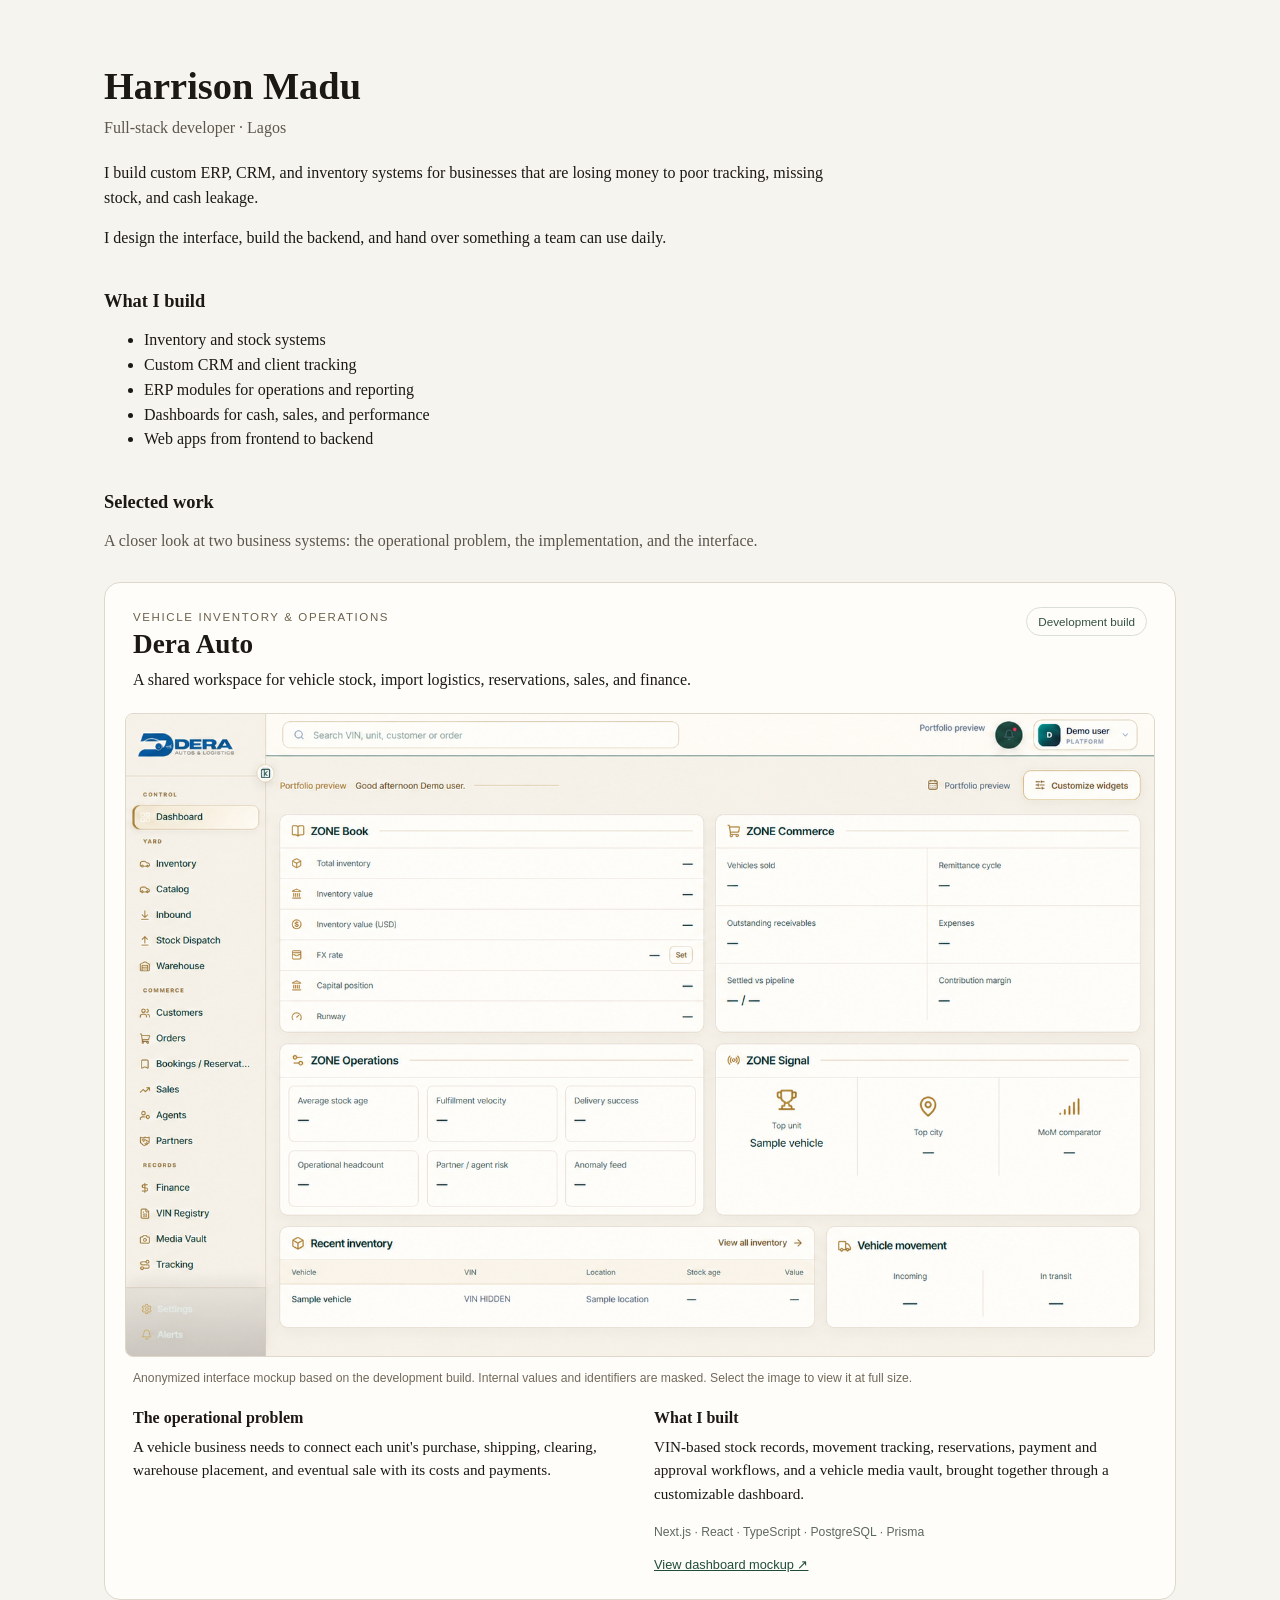
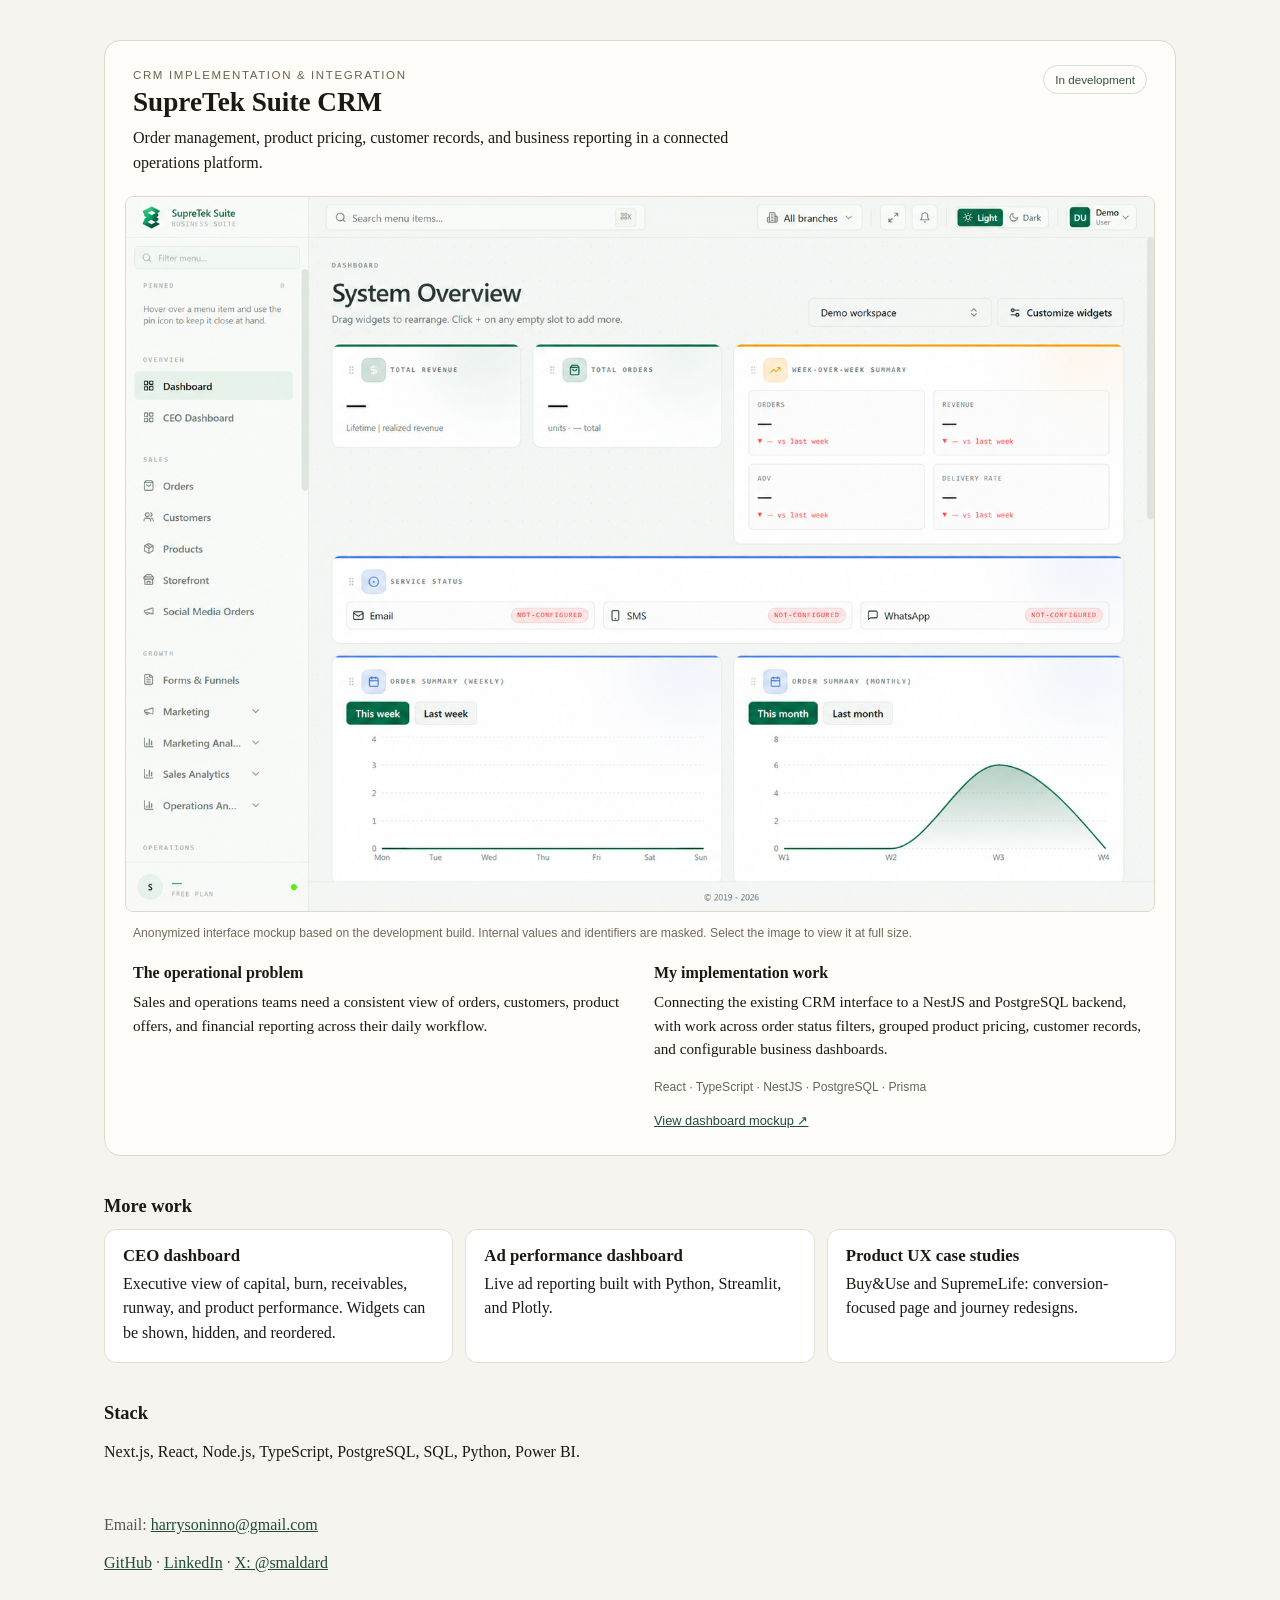
==== docs/index.html @ 5ad37815 "Update portfolio contact details" ====
<!DOCTYPE html>
<html lang="en">
<head>
  <meta charset="utf-8" />
  <meta name="viewport" content="width=device-width, initial-scale=1" />
  <title>Harrison Madu — Systems for stock, sales, and cash</title>
  <style>
    * { box-sizing: border-box; }
    body { margin: 0; font-family: Georgia, serif; background: #f6f4ef; color: #1c1915; }
    main { max-width: 1120px; margin: 0 auto; padding: 64px 24px 80px; }
    p, li { line-height: 1.55; }
    h1 { font-size: 2.4rem; margin: 0 0 8px; }
    h2 { font-size: 1.15rem; margin: 40px 0 12px; }
    .role { margin: 0 0 20px; color: #5c564c; }
    a { color: #1f4d3a; }
    .card { background: #fff; border: 1px solid #e4dfd4; border-radius: 12px; padding: 16px 18px; margin: 12px 0; }
    .card h3 { margin: 0 0 6px; font-size: 1.05rem; }
    .card p { margin: 0; }
    .intro { max-width: 760px; }
    .section-intro { max-width: 680px; color: #5c564c; }
    .project { margin: 28px 0 40px; overflow: hidden; border: 1px solid #ded8cb; border-radius: 16px; background: #fffdf9; }
    .project-header { display: flex; align-items: flex-start; justify-content: space-between; gap: 16px; padding: 24px 28px 20px; }
    .project h3 { margin: 4px 0 8px; font-size: 1.7rem; }
    .project-header p { margin: 0; max-width: 620px; }
    .eyebrow, .status, .tags, figcaption, .image-link { font-family: Arial, sans-serif; }
    .eyebrow { font-size: .72rem; letter-spacing: .14em; text-transform: uppercase; color: #6c624d; }
    .status { flex-shrink: 0; border: 1px solid #d8dfd6; border-radius: 999px; padding: 7px 11px; color: #335141; font-size: .73rem; white-space: nowrap; }
    figure { margin: 0; padding: 0 20px; }
    .screen { display: block; border: 1px solid #ded8cb; border-radius: 8px; overflow: hidden; background: #f6f4ef; }
    .screen img { display: block; width: 100%; height: auto; }
    .screen:focus-visible, a:focus-visible { outline: 3px solid #1f4d3a; outline-offset: 4px; }
    figcaption { padding: 12px 8px 0; color: #72695b; font-size: .76rem; line-height: 1.5; }
    .project-details { display: grid; grid-template-columns: 1fr 1fr; gap: 28px; padding: 22px 28px 26px; }
    .project-details h4 { margin: 0 0 8px; font-size: 1rem; }
    .project-details p { margin: 0; font-size: .95rem; }
    .tags { margin-top: 16px !important; color: #5d695e; font-size: .76rem !important; line-height: 1.8; }
    .image-link { display: inline-block; margin-top: 14px; font-size: .8rem; }
    .more-work { display: grid; grid-template-columns: repeat(3, 1fr); gap: 12px; }
    .more-work .card { margin: 0; }
    @media (max-width: 680px) {
      main { padding: 36px 18px 56px; }
      h1 { font-size: 2.1rem; }
      .project-header { flex-direction: column; padding: 20px; }
      .project h3 { font-size: 1.45rem; }
      figure { padding: 0 12px; }
      .project-details { grid-template-columns: 1fr; gap: 20px; padding: 20px; }
      .more-work { grid-template-columns: 1fr; }
    }
    footer { margin-top: 48px; color: #5c564c; }
  </style>
</head>
<body>
  <main>
    <div class="intro">
    <h1>Harrison Madu</h1>
    <p class="role">Full-stack developer · Lagos</p>
    <p>I build custom ERP, CRM, and inventory systems for businesses that are losing money to poor tracking, missing stock, and cash leakage.</p>
    <p>I design the interface, build the backend, and hand over something a team can use daily.</p>
    <h2>What I build</h2>
    <ul>
      <li>Inventory and stock systems</li>
      <li>Custom CRM and client tracking</li>
      <li>ERP modules for operations and reporting</li>
      <li>Dashboards for cash, sales, and performance</li>
      <li>Web apps from frontend to backend</li>
    </ul>
    </div>
    <h2>Selected work</h2>
    <p class="section-intro">A closer look at two business systems: the operational problem, the implementation, and the interface.</p>
    <article class="project" id="dera-auto">
      <div class="project-header">
        <div>
          <span class="eyebrow">Vehicle inventory &amp; operations</span>
          <h3>Dera Auto</h3>
          <p>A shared workspace for vehicle stock, import logistics, reservations, sales, and finance.</p>
        </div>
        <span class="status">Development build</span>
      </div>
      <figure>
        <a class="screen" href="assets/projects/dera-auto-dashboard.png" aria-label="Open the Dera Auto dashboard mockup at full size">
          <img src="assets/projects/dera-auto-dashboard.png" width="1587" height="991" alt="Dera Auto dashboard with inventory, commerce, operations, vehicle movement, and recent stock panels; sensitive values are masked." loading="lazy" decoding="async" />
        </a>
        <figcaption>Anonymized interface mockup based on the development build. Internal values and identifiers are masked. Select the image to view it at full size.</figcaption>
      </figure>
      <div class="project-details">
        <div>
          <h4>The operational problem</h4>
          <p>A vehicle business needs to connect each unit's purchase, shipping, clearing, warehouse placement, and eventual sale with its costs and payments.</p>
        </div>
        <div>
          <h4>What I built</h4>
          <p>VIN-based stock records, movement tracking, reservations, payment and approval workflows, and a vehicle media vault, brought together through a customizable dashboard.</p>
          <p class="tags">Next.js · React · TypeScript · PostgreSQL · Prisma</p>
          <a class="image-link" href="assets/projects/dera-auto-dashboard.png">View dashboard mockup ↗</a>
        </div>
      </div>
    </article>
    <article class="project" id="supretek-suite">
      <div class="project-header">
        <div>
          <span class="eyebrow">CRM implementation &amp; integration</span>
          <h3>SupreTek Suite CRM</h3>
          <p>Order management, product pricing, customer records, and business reporting in a connected operations platform.</p>
        </div>
        <span class="status">In development</span>
      </div>
      <figure>
        <a class="screen" href="assets/projects/supretek-suite-dashboard.png" aria-label="Open the SupreTek Suite CRM dashboard mockup at full size">
          <img src="assets/projects/supretek-suite-dashboard.png" width="1505" height="1045" alt="SupreTek Suite CRM system overview with revenue and order widgets, weekly summaries, service status, and reporting charts; sensitive values are masked." loading="lazy" decoding="async" />
        </a>
        <figcaption>Anonymized interface mockup based on the development build. Internal values and identifiers are masked. Select the image to view it at full size.</figcaption>
      </figure>
      <div class="project-details">
        <div>
          <h4>The operational problem</h4>
          <p>Sales and operations teams need a consistent view of orders, customers, product offers, and financial reporting across their daily workflow.</p>
        </div>
        <div>
          <h4>My implementation work</h4>
          <p>Connecting the existing CRM interface to a NestJS and PostgreSQL backend, with work across order status filters, grouped product pricing, customer records, and configurable business dashboards.</p>
          <p class="tags">React · TypeScript · NestJS · PostgreSQL · Prisma</p>
          <a class="image-link" href="assets/projects/supretek-suite-dashboard.png">View dashboard mockup ↗</a>
        </div>
      </div>
    </article>
    <h2>More work</h2>
    <div class="more-work">
    <div class="card">
      <h3>CEO dashboard</h3>
      <p>Executive view of capital, burn, receivables, runway, and product performance. Widgets can be shown, hidden, and reordered.</p>
    </div>
    <div class="card">
      <h3>Ad performance dashboard</h3>
      <p>Live ad reporting built with Python, Streamlit, and Plotly.</p>
    </div>
    <div class="card">
      <h3>Product UX case studies</h3>
      <p>Buy&amp;Use and SupremeLife: conversion-focused page and journey redesigns.</p>
    </div>
    </div>
    <h2>Stack</h2>
    <p>Next.js, React, Node.js, TypeScript, PostgreSQL, SQL, Python, Power BI.</p>
    <footer>
      <p>Email: <a href="mailto:harrysoninno@gmail.com">harrysoninno@gmail.com</a></p>
      <a href="https://github.com/HarrisonMadu">GitHub</a>
      · <a href="https://linkedin.com/in/harrisonmadu">LinkedIn</a>
      · <a href="https://x.com/smaldard">X: @smaldard</a>
    </footer>
  </main>
</body>
</html>
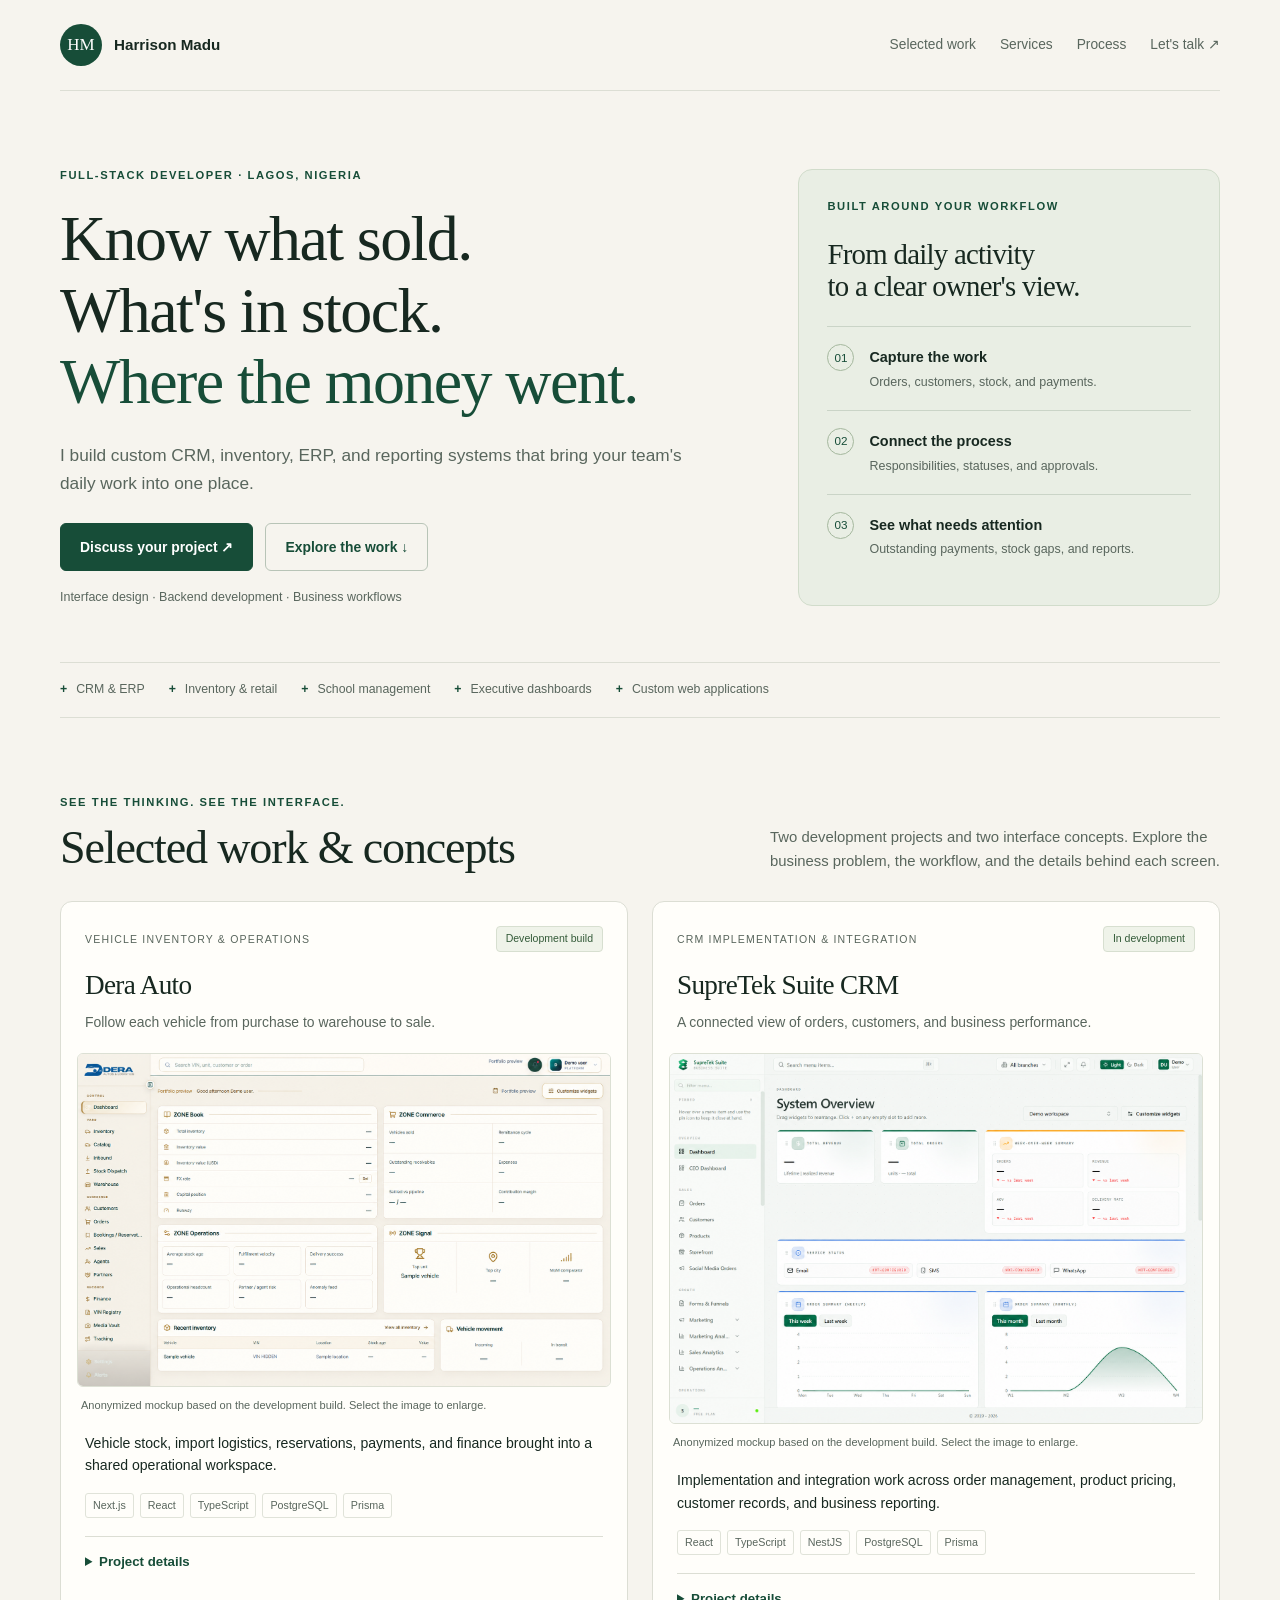
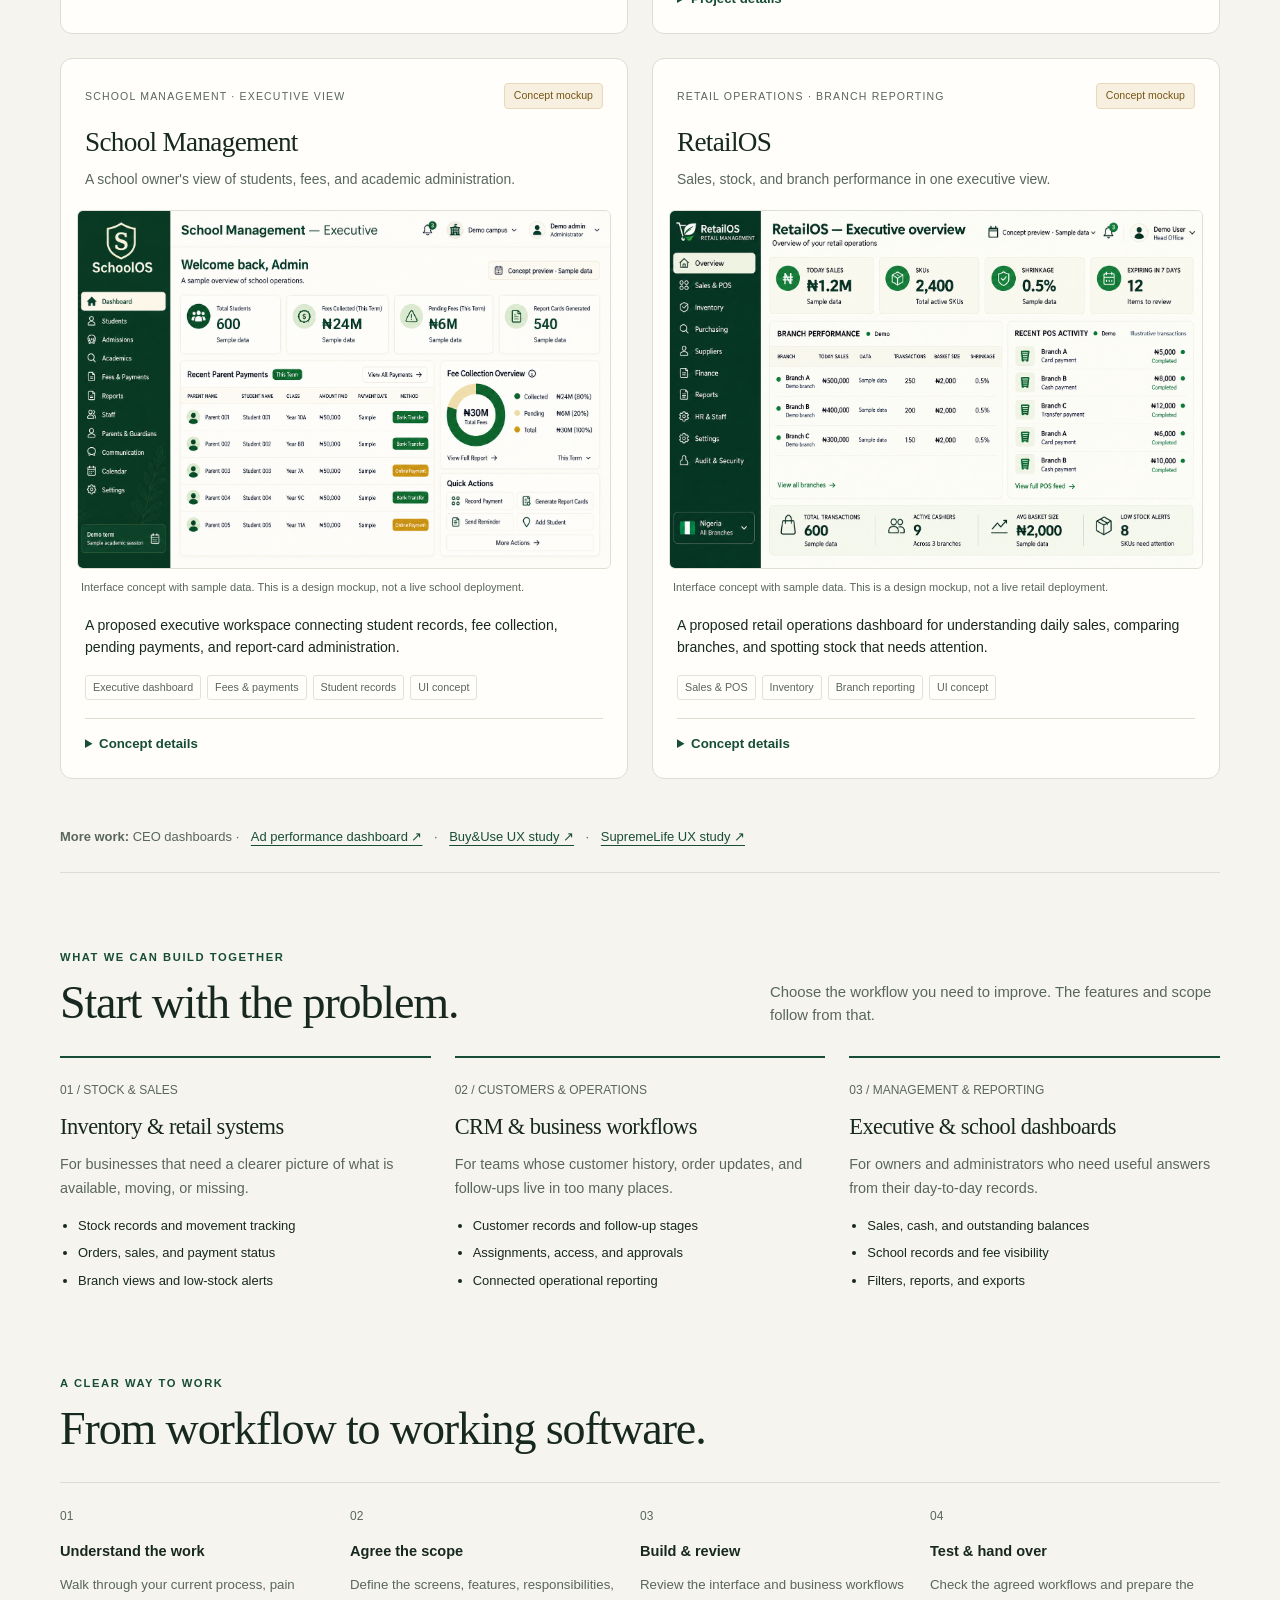
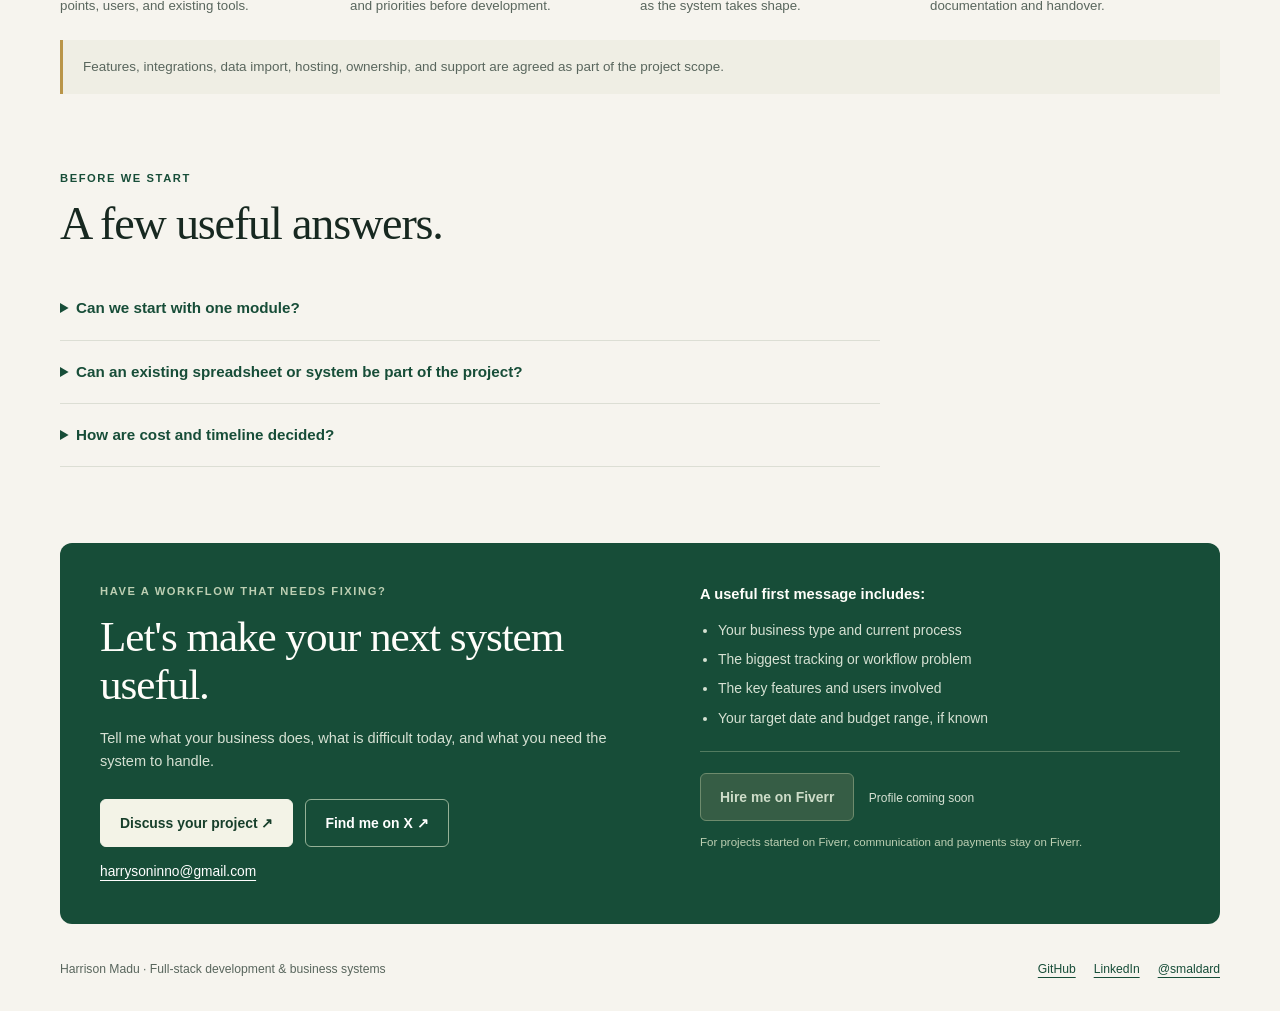
==== commit 8c5ad0da: "Showcase school and retail concepts with clearer client services" ====
--- a/docs/index.html
+++ b/docs/index.html
@@ -3,149 +3,184 @@
 <head>
   <meta charset="utf-8" />
   <meta name="viewport" content="width=device-width, initial-scale=1" />
-  <title>Harrison Madu — Systems for stock, sales, and cash</title>
-  <style>
-    * { box-sizing: border-box; }
-    body { margin: 0; font-family: Georgia, serif; background: #f6f4ef; color: #1c1915; }
-    main { max-width: 1120px; margin: 0 auto; padding: 64px 24px 80px; }
-    p, li { line-height: 1.55; }
-    h1 { font-size: 2.4rem; margin: 0 0 8px; }
-    h2 { font-size: 1.15rem; margin: 40px 0 12px; }
-    .role { margin: 0 0 20px; color: #5c564c; }
-    a { color: #1f4d3a; }
-    .card { background: #fff; border: 1px solid #e4dfd4; border-radius: 12px; padding: 16px 18px; margin: 12px 0; }
-    .card h3 { margin: 0 0 6px; font-size: 1.05rem; }
-    .card p { margin: 0; }
-    .intro { max-width: 760px; }
-    .section-intro { max-width: 680px; color: #5c564c; }
-    .project { margin: 28px 0 40px; overflow: hidden; border: 1px solid #ded8cb; border-radius: 16px; background: #fffdf9; }
-    .project-header { display: flex; align-items: flex-start; justify-content: space-between; gap: 16px; padding: 24px 28px 20px; }
-    .project h3 { margin: 4px 0 8px; font-size: 1.7rem; }
-    .project-header p { margin: 0; max-width: 620px; }
-    .eyebrow, .status, .tags, figcaption, .image-link { font-family: Arial, sans-serif; }
-    .eyebrow { font-size: .72rem; letter-spacing: .14em; text-transform: uppercase; color: #6c624d; }
-    .status { flex-shrink: 0; border: 1px solid #d8dfd6; border-radius: 999px; padding: 7px 11px; color: #335141; font-size: .73rem; white-space: nowrap; }
-    figure { margin: 0; padding: 0 20px; }
-    .screen { display: block; border: 1px solid #ded8cb; border-radius: 8px; overflow: hidden; background: #f6f4ef; }
-    .screen img { display: block; width: 100%; height: auto; }
-    .screen:focus-visible, a:focus-visible { outline: 3px solid #1f4d3a; outline-offset: 4px; }
-    figcaption { padding: 12px 8px 0; color: #72695b; font-size: .76rem; line-height: 1.5; }
-    .project-details { display: grid; grid-template-columns: 1fr 1fr; gap: 28px; padding: 22px 28px 26px; }
-    .project-details h4 { margin: 0 0 8px; font-size: 1rem; }
-    .project-details p { margin: 0; font-size: .95rem; }
-    .tags { margin-top: 16px !important; color: #5d695e; font-size: .76rem !important; line-height: 1.8; }
-    .image-link { display: inline-block; margin-top: 14px; font-size: .8rem; }
-    .more-work { display: grid; grid-template-columns: repeat(3, 1fr); gap: 12px; }
-    .more-work .card { margin: 0; }
-    @media (max-width: 680px) {
-      main { padding: 36px 18px 56px; }
-      h1 { font-size: 2.1rem; }
-      .project-header { flex-direction: column; padding: 20px; }
-      .project h3 { font-size: 1.45rem; }
-      figure { padding: 0 12px; }
-      .project-details { grid-template-columns: 1fr; gap: 20px; padding: 20px; }
-      .more-work { grid-template-columns: 1fr; }
-    }
-    footer { margin-top: 48px; color: #5c564c; }
-  </style>
+  <title>Harrison Madu — Custom CRM, inventory &amp; business software</title>
+  <meta name="description" content="Custom CRM, inventory, ERP and executive dashboards by Harrison Madu. Explore Dera Auto, SupreTek Suite CRM, school-management and RetailOS concepts, then discuss your project." />
+  <meta name="theme-color" content="#174d38" />
+  <meta property="og:type" content="website" />
+  <meta property="og:title" content="Harrison Madu — Business systems built around your workflow" />
+  <meta property="og:description" content="Know what sold, what's in stock, and where the money went. Explore custom CRM, inventory and management-system work." />
+  <meta property="og:url" content="https://harrisonmadu.github.io/Portfolio/" />
+  <meta property="og:image" content="https://raw.githubusercontent.com/HarrisonMadu/Portfolio/main/docs/assets/projects/retailos-executive.png" />
+  <meta property="og:image:alt" content="RetailOS executive dashboard concept with sample sales, stock, and branch reporting data." />
+  <meta name="twitter:card" content="summary_large_image" />
+  <meta name="twitter:creator" content="@smaldard" />
+  <link rel="canonical" href="https://harrisonmadu.github.io/Portfolio/" />
+  <link rel="stylesheet" href="assets/portfolio.css" />
 </head>
 <body>
-  <main>
-    <div class="intro">
-    <h1>Harrison Madu</h1>
-    <p class="role">Full-stack developer · Lagos</p>
-    <p>I build custom ERP, CRM, and inventory systems for businesses that are losing money to poor tracking, missing stock, and cash leakage.</p>
-    <p>I design the interface, build the backend, and hand over something a team can use daily.</p>
-    <h2>What I build</h2>
-    <ul>
-      <li>Inventory and stock systems</li>
-      <li>Custom CRM and client tracking</li>
-      <li>ERP modules for operations and reporting</li>
-      <li>Dashboards for cash, sales, and performance</li>
-      <li>Web apps from frontend to backend</li>
-    </ul>
-    </div>
-    <h2>Selected work</h2>
-    <p class="section-intro">A closer look at two business systems: the operational problem, the implementation, and the interface.</p>
-    <article class="project" id="dera-auto">
-      <div class="project-header">
-        <div>
-          <span class="eyebrow">Vehicle inventory &amp; operations</span>
-          <h3>Dera Auto</h3>
-          <p>A shared workspace for vehicle stock, import logistics, reservations, sales, and finance.</p>
+  <a class="skip-link" href="#main">Skip to content</a>
+  <header class="site-header wrap">
+    <a class="brand" href="#main"><span class="monogram" aria-hidden="true">HM</span> Harrison Madu</a>
+    <nav aria-label="Main navigation">
+      <a href="#work">Selected work</a><a href="#services">Services</a><a href="#process">Process</a><a href="#contact">Let's talk ↗</a>
+    </nav>
+  </header>
+  <main class="wrap" id="main">
+    <section class="hero" aria-labelledby="hero-title">
+      <div>
+        <span class="eyebrow">Full-stack developer · Lagos, Nigeria</span>
+        <h1 id="hero-title">Know what sold.<br />What's in stock.<br /><em>Where the money went.</em></h1>
+        <p class="hero-copy">I build custom CRM, inventory, ERP, and reporting systems that bring your team's daily work into one place.</p>
+        <div class="actions"><a class="button" href="#contact">Discuss your project ↗</a><a class="button secondary" href="#work">Explore the work ↓</a></div>
+        <p class="hero-note">Interface design · Backend development · Business workflows</p>
+      </div>
+      <aside class="workflow" aria-label="Example connected business workflow">
+        <span class="eyebrow">Built around your workflow</span>
+        <h2>From daily activity<br />to a clear owner's view.</h2>
+        <ol>
+          <li><span class="step-dot">01</span><div><strong>Capture the work</strong><small>Orders, customers, stock, and payments.</small></div></li>
+          <li><span class="step-dot">02</span><div><strong>Connect the process</strong><small>Responsibilities, statuses, and approvals.</small></div></li>
+          <li><span class="step-dot">03</span><div><strong>See what needs attention</strong><small>Outstanding payments, stock gaps, and reports.</small></div></li>
+        </ol>
+      </aside>
+    </section>
+    <div class="capabilities" aria-label="Areas of work"><span>CRM &amp; ERP</span><span>Inventory &amp; retail</span><span>School management</span><span>Executive dashboards</span><span>Custom web applications</span></div>
+
+    <section class="section" id="work" aria-labelledby="work-title">
+      <div class="section-head">
+        <div><span class="eyebrow">See the thinking. See the interface.</span><h2 id="work-title">Selected work &amp; concepts</h2></div>
+        <p>Two development projects and two interface concepts. Explore the business problem, the workflow, and the details behind each screen.</p>
+      </div>
+      <div class="project-grid">
+        <article class="project" id="dera-auto">
+          <div class="project-top">
+            <div class="project-labels"><span class="project-category">Vehicle inventory &amp; operations</span><span class="status">Development build</span></div>
+            <h3>Dera Auto</h3><p>Follow each vehicle from purchase to warehouse to sale.</p>
+          </div>
+          <figure>
+            <a class="screen" href="assets/projects/dera-auto-dashboard.png" aria-label="View Dera Auto dashboard mockup at full size"><img src="assets/projects/dera-auto-dashboard.png" width="1587" height="991" alt="Dera Auto dashboard showing vehicle inventory, commerce, operations and movement panels with private values masked." loading="lazy" decoding="async" /></a>
+            <figcaption>Anonymized mockup based on the development build. Select the image to enlarge.</figcaption>
+          </figure>
+          <div class="project-body">
+            <p>Vehicle stock, import logistics, reservations, payments, and finance brought into a shared operational workspace.</p>
+            <div class="tags"><span>Next.js</span><span>React</span><span>TypeScript</span><span>PostgreSQL</span><span>Prisma</span></div>
+            <details><summary>Project details</summary>
+              <p><strong>The problem:</strong> Connect each vehicle's purchase, shipping, clearing, warehouse placement, and sale with its costs and payments.</p>
+              <p><strong>What I built:</strong> VIN-based stock records, movement tracking, reservations, payment and approval workflows, a vehicle media vault, and a customizable dashboard.</p>
+              <a href="assets/projects/dera-auto-dashboard.png">View full dashboard ↗</a>
+            </details>
+          </div>
+        </article>
+        <article class="project" id="supretek-suite">
+          <div class="project-top">
+            <div class="project-labels"><span class="project-category">CRM implementation &amp; integration</span><span class="status">In development</span></div>
+            <h3>SupreTek Suite CRM</h3><p>A connected view of orders, customers, and business performance.</p>
+          </div>
+          <figure>
+            <a class="screen" href="assets/projects/supretek-suite-dashboard.png" aria-label="View SupreTek Suite CRM dashboard mockup at full size"><img src="assets/projects/supretek-suite-dashboard.png" width="1505" height="1045" alt="SupreTek Suite CRM system overview with order widgets, reporting charts and service status; private values are masked." loading="lazy" decoding="async" /></a>
+            <figcaption>Anonymized mockup based on the development build. Select the image to enlarge.</figcaption>
+          </figure>
+          <div class="project-body">
+            <p>Implementation and integration work across order management, product pricing, customer records, and business reporting.</p>
+            <div class="tags"><span>React</span><span>TypeScript</span><span>NestJS</span><span>PostgreSQL</span><span>Prisma</span></div>
+            <details><summary>Project details</summary>
+              <p><strong>The problem:</strong> Give sales and operations teams a consistent view of their orders, customers, product offers, and reporting.</p>
+              <p><strong>My work:</strong> Connecting the existing CRM interface to a NestJS and PostgreSQL backend, with work on order status filters, pricing groups, customer records, and configurable dashboards.</p>
+              <a href="assets/projects/supretek-suite-dashboard.png">View full dashboard ↗</a>
+            </details>
+          </div>
+        </article>
+        <article class="project" id="school-management">
+          <div class="project-top">
+            <div class="project-labels"><span class="project-category">School management · Executive view</span><span class="status concept">Concept mockup</span></div>
+            <h3>School Management</h3><p>A school owner's view of students, fees, and academic administration.</p>
+          </div>
+          <figure>
+            <a class="screen" href="assets/projects/school-management-executive.png" aria-label="View School Management executive concept at full size"><img src="assets/projects/school-management-executive.png" width="1531" height="1027" alt="SchoolOS executive concept showing student numbers, collected and pending fees, report cards, and sample parent payments." loading="lazy" decoding="async" /></a>
+            <figcaption>Interface concept with sample data. This is a design mockup, not a live school deployment.</figcaption>
+          </figure>
+          <div class="project-body">
+            <p>A proposed executive workspace connecting student records, fee collection, pending payments, and report-card administration.</p>
+            <div class="tags"><span>Executive dashboard</span><span>Fees &amp; payments</span><span>Student records</span><span>UI concept</span></div>
+            <details><summary>Concept details</summary>
+              <p><strong>The problem:</strong> School leaders need a clear view of enrollment, fees collected, outstanding balances, and academic administration without searching across separate records.</p>
+              <p><strong>The proposed workflow:</strong> Student record → fee/payment record → outstanding-fee overview, with quick access to report cards and parent communication.</p>
+              <a href="assets/projects/school-management-executive.png">View executive mockup ↗</a>
+            </details>
+          </div>
+        </article>
+        <article class="project" id="retailos">
+          <div class="project-top">
+            <div class="project-labels"><span class="project-category">Retail operations · Branch reporting</span><span class="status concept">Concept mockup</span></div>
+            <h3>RetailOS</h3><p>Sales, stock, and branch performance in one executive view.</p>
+          </div>
+          <figure>
+            <a class="screen" href="assets/projects/retailos-executive.png" aria-label="View RetailOS executive concept at full size"><img src="assets/projects/retailos-executive.png" width="1531" height="1027" alt="RetailOS executive concept with sample branch sales, POS activity, stock levels, expiry alerts and retail performance indicators." loading="lazy" decoding="async" /></a>
+            <figcaption>Interface concept with sample data. This is a design mockup, not a live retail deployment.</figcaption>
+          </figure>
+          <div class="project-body">
+            <p>A proposed retail operations dashboard for understanding daily sales, comparing branches, and spotting stock that needs attention.</p>
+            <div class="tags"><span>Sales &amp; POS</span><span>Inventory</span><span>Branch reporting</span><span>UI concept</span></div>
+            <details><summary>Concept details</summary>
+              <p><strong>The problem:</strong> A retailer needs to connect sales activity with branch performance, inventory availability, shrinkage, and approaching expiry dates.</p>
+              <p><strong>The proposed workflow:</strong> Record a sale → update stock → surface low-stock or expiry alerts → review performance by branch.</p>
+              <a href="assets/projects/retailos-executive.png">View executive mockup ↗</a>
+            </details>
+          </div>
+        </article>
+      </div>
+      <p class="other-work"><strong>More work:</strong> CEO dashboards · <a href="https://github.com/HarrisonMadu/Portfolio/tree/main/projects/ad-dashboard">Ad performance dashboard ↗</a> · <a href="https://github.com/HarrisonMadu/Portfolio/tree/main/projects/landing-page-ab-test-buyuse">Buy&amp;Use UX study ↗</a> · <a href="https://github.com/HarrisonMadu/Portfolio/tree/main/projects/landing-page-ab-test-supremelife">SupremeLife UX study ↗</a></p>
+    </section>
+
+    <section class="section" id="services" aria-labelledby="services-title">
+      <div class="section-head"><div><span class="eyebrow">What we can build together</span><h2 id="services-title">Start with the problem.</h2></div><p>Choose the workflow you need to improve. The features and scope follow from that.</p></div>
+      <div class="services">
+        <div class="service"><span class="service-number">01 / STOCK &amp; SALES</span><h3>Inventory &amp; retail systems</h3><p>For businesses that need a clearer picture of what is available, moving, or missing.</p><ul><li>Stock records and movement tracking</li><li>Orders, sales, and payment status</li><li>Branch views and low-stock alerts</li></ul></div>
+        <div class="service"><span class="service-number">02 / CUSTOMERS &amp; OPERATIONS</span><h3>CRM &amp; business workflows</h3><p>For teams whose customer history, order updates, and follow-ups live in too many places.</p><ul><li>Customer records and follow-up stages</li><li>Assignments, access, and approvals</li><li>Connected operational reporting</li></ul></div>
+        <div class="service"><span class="service-number">03 / MANAGEMENT &amp; REPORTING</span><h3>Executive &amp; school dashboards</h3><p>For owners and administrators who need useful answers from their day-to-day records.</p><ul><li>Sales, cash, and outstanding balances</li><li>School records and fee visibility</li><li>Filters, reports, and exports</li></ul></div>
+      </div>
+    </section>
+
+    <section class="section" id="process" aria-labelledby="process-title">
+      <div class="section-head"><div><span class="eyebrow">A clear way to work</span><h2 id="process-title">From workflow to working software.</h2></div></div>
+      <ol class="process">
+        <li><span class="service-number">01</span><strong>Understand the work</strong><p>Walk through your current process, pain points, users, and existing tools.</p></li>
+        <li><span class="service-number">02</span><strong>Agree the scope</strong><p>Define the screens, features, responsibilities, and priorities before development.</p></li>
+        <li><span class="service-number">03</span><strong>Build &amp; review</strong><p>Review the interface and business workflows as the system takes shape.</p></li>
+        <li><span class="service-number">04</span><strong>Test &amp; hand over</strong><p>Check the agreed workflows and prepare the documentation and handover.</p></li>
+      </ol>
+      <p class="scope-note">Features, integrations, data import, hosting, ownership, and support are agreed as part of the project scope.</p>
+    </section>
+
+    <section class="section faq" aria-labelledby="faq-title">
+      <div class="section-head"><div><span class="eyebrow">Before we start</span><h2 id="faq-title">A few useful answers.</h2></div></div>
+      <details><summary>Can we start with one module?</summary><p>Yes. We can scope the most useful starting point—such as inventory, order tracking, or an executive dashboard—and plan further modules around it.</p></details>
+      <details><summary>Can an existing spreadsheet or system be part of the project?</summary><p>We can review your current files and tools, then decide what data import or integration belongs in the scope. You can begin by describing the structure; there is no need to send sensitive records in a first message.</p></details>
+      <details><summary>How are cost and timeline decided?</summary><p>They depend on the workflows, number of users and branches, integrations, data migration, and required features. Share your main problem and target date so we can define a realistic scope.</p></details>
+    </section>
+
+    <section class="contact" id="contact" aria-labelledby="contact-title">
+      <div>
+        <span class="eyebrow">Have a workflow that needs fixing?</span>
+        <h2 id="contact-title">Let's make your next system useful.</h2>
+        <p>Tell me what your business does, what is difficult today, and what you need the system to handle.</p>
+        <div class="actions">
+          <a class="button" href="mailto:harrysoninno@gmail.com?subject=Custom%20business%20system%20enquiry&amp;body=Business%20type%3A%0AWorkflow%20or%20problem%3A%0AFeatures%20needed%3A%0ATarget%20date%3A%0ABudget%20range%20(optional)%3A">Discuss your project ↗</a>
+          <a class="button secondary" href="https://x.com/smaldard">Find me on X ↗</a>
         </div>
-        <span class="status">Development build</span>
+        <a class="email" href="mailto:harrysoninno@gmail.com">harrysoninno@gmail.com</a>
       </div>
-      <figure>
-        <a class="screen" href="assets/projects/dera-auto-dashboard.png" aria-label="Open the Dera Auto dashboard mockup at full size">
-          <img src="assets/projects/dera-auto-dashboard.png" width="1587" height="991" alt="Dera Auto dashboard with inventory, commerce, operations, vehicle movement, and recent stock panels; sensitive values are masked." loading="lazy" decoding="async" />
-        </a>
-        <figcaption>Anonymized interface mockup based on the development build. Internal values and identifiers are masked. Select the image to view it at full size.</figcaption>
-      </figure>
-      <div class="project-details">
-        <div>
-          <h4>The operational problem</h4>
-          <p>A vehicle business needs to connect each unit's purchase, shipping, clearing, warehouse placement, and eventual sale with its costs and payments.</p>
-        </div>
-        <div>
-          <h4>What I built</h4>
-          <p>VIN-based stock records, movement tracking, reservations, payment and approval workflows, and a vehicle media vault, brought together through a customizable dashboard.</p>
-          <p class="tags">Next.js · React · TypeScript · PostgreSQL · Prisma</p>
-          <a class="image-link" href="assets/projects/dera-auto-dashboard.png">View dashboard mockup ↗</a>
+      <div>
+        <h4>A useful first message includes:</h4>
+        <ul class="contact-list"><li>Your business type and current process</li><li>The biggest tracking or workflow problem</li><li>The key features and users involved</li><li>Your target date and budget range, if known</li></ul>
+        <div class="fiverr-row">
+          <button class="button" type="button" disabled aria-describedby="fiverr-status">Hire me on Fiverr</button>
+          <span class="coming-soon" id="fiverr-status">Profile coming soon</span>
+          <p class="platform-note">For projects started on Fiverr, communication and payments stay on Fiverr.</p>
         </div>
       </div>
-    </article>
-    <article class="project" id="supretek-suite">
-      <div class="project-header">
-        <div>
-          <span class="eyebrow">CRM implementation &amp; integration</span>
-          <h3>SupreTek Suite CRM</h3>
-          <p>Order management, product pricing, customer records, and business reporting in a connected operations platform.</p>
-        </div>
-        <span class="status">In development</span>
-      </div>
-      <figure>
-        <a class="screen" href="assets/projects/supretek-suite-dashboard.png" aria-label="Open the SupreTek Suite CRM dashboard mockup at full size">
-          <img src="assets/projects/supretek-suite-dashboard.png" width="1505" height="1045" alt="SupreTek Suite CRM system overview with revenue and order widgets, weekly summaries, service status, and reporting charts; sensitive values are masked." loading="lazy" decoding="async" />
-        </a>
-        <figcaption>Anonymized interface mockup based on the development build. Internal values and identifiers are masked. Select the image to view it at full size.</figcaption>
-      </figure>
-      <div class="project-details">
-        <div>
-          <h4>The operational problem</h4>
-          <p>Sales and operations teams need a consistent view of orders, customers, product offers, and financial reporting across their daily workflow.</p>
-        </div>
-        <div>
-          <h4>My implementation work</h4>
-          <p>Connecting the existing CRM interface to a NestJS and PostgreSQL backend, with work across order status filters, grouped product pricing, customer records, and configurable business dashboards.</p>
-          <p class="tags">React · TypeScript · NestJS · PostgreSQL · Prisma</p>
-          <a class="image-link" href="assets/projects/supretek-suite-dashboard.png">View dashboard mockup ↗</a>
-        </div>
-      </div>
-    </article>
-    <h2>More work</h2>
-    <div class="more-work">
-    <div class="card">
-      <h3>CEO dashboard</h3>
-      <p>Executive view of capital, burn, receivables, runway, and product performance. Widgets can be shown, hidden, and reordered.</p>
-    </div>
-    <div class="card">
-      <h3>Ad performance dashboard</h3>
-      <p>Live ad reporting built with Python, Streamlit, and Plotly.</p>
-    </div>
-    <div class="card">
-      <h3>Product UX case studies</h3>
-      <p>Buy&amp;Use and SupremeLife: conversion-focused page and journey redesigns.</p>
-    </div>
-    </div>
-    <h2>Stack</h2>
-    <p>Next.js, React, Node.js, TypeScript, PostgreSQL, SQL, Python, Power BI.</p>
-    <footer>
-      <p>Email: <a href="mailto:harrysoninno@gmail.com">harrysoninno@gmail.com</a></p>
-      <a href="https://github.com/HarrisonMadu">GitHub</a>
-      · <a href="https://linkedin.com/in/harrisonmadu">LinkedIn</a>
-      · <a href="https://x.com/smaldard">X: @smaldard</a>
-    </footer>
+    </section>
   </main>
+  <footer class="site-footer wrap"><p>Harrison Madu · Full-stack development &amp; business systems</p><div><a href="https://github.com/HarrisonMadu">GitHub</a><a href="https://linkedin.com/in/harrisonmadu">LinkedIn</a><a href="https://x.com/smaldard">@smaldard</a></div></footer>
 </body>
 </html>
--- a/docs/assets/portfolio.css
+++ b/docs/assets/portfolio.css
@@ -0,0 +1,132 @@
+:root { color-scheme: light; --paper: #f6f4ee; --ink: #172820; --muted: #59665d; --green: #174d38; --line: #dcded4; --white: #fffefa; }
+* { box-sizing: border-box; }
+html { scroll-behavior: smooth; scroll-padding-top: 28px; }
+body { margin: 0; background: var(--paper); color: var(--ink); font: 16px/1.6 Arial, Helvetica, sans-serif; }
+a { color: var(--green); text-underline-offset: 4px; }
+a:hover { text-decoration-thickness: 2px; }
+a:focus-visible, button:focus-visible, summary:focus-visible { outline: 3px solid #bc761e; outline-offset: 5px; }
+p, h1, h2, h3, h4, figure { margin: 0; }
+h1, h2, h3 { font-family: Georgia, 'Times New Roman', serif; font-weight: 500; letter-spacing: -.025em; line-height: 1.12; }
+h1 { font-size: clamp(2.8rem, 5vw, 4.2rem); }
+h2 { font-size: clamp(2rem, 3.6vw, 2.9rem); }
+h3 { font-size: 1.7rem; }
+h4 { font-size: .92rem; margin-bottom: 6px; }
+img { max-width: 100%; display: block; }
+button { font: inherit; }
+.wrap { width: min(1160px, calc(100% - 64px)); margin-inline: auto; }
+.skip-link { position: absolute; left: 16px; top: -90px; z-index: 3; padding: 12px; background: white; }
+.skip-link:focus { top: 12px; }
+.site-header { display: flex; justify-content: space-between; align-items: center; gap: 24px; padding-block: 24px; border-bottom: 1px solid var(--line); }
+.brand { display: inline-flex; align-items: center; gap: 12px; color: var(--ink); text-decoration: none; font-weight: 700; font-size: .95rem; }
+.monogram { display: grid; place-items: center; width: 42px; height: 42px; background: var(--green); color: #fff; border-radius: 50%; font: 17px Georgia, serif; }
+nav { display: flex; flex-wrap: wrap; gap: 24px; }
+nav a { text-decoration: none; color: var(--muted); font-size: .86rem; }
+.eyebrow { display: block; margin-bottom: 18px; color: var(--green); font-size: .7rem; letter-spacing: .14em; font-weight: 700; text-transform: uppercase; }
+.hero { padding: 76px 0 54px; display: grid; grid-template-columns: 1.6fr 1fr; align-items: center; gap: 64px; }
+.hero h1 { max-width: 760px; }
+.hero h1 em { font-style: normal; color: var(--green); }
+.hero-copy { margin-top: 24px; color: var(--muted); max-width: 650px; font-size: 1.08rem; }
+.actions { display: flex; flex-wrap: wrap; align-items: center; gap: 12px; margin-top: 26px; }
+.button { display: inline-flex; align-items: center; justify-content: center; min-height: 48px; padding: 11px 19px; border: 1px solid var(--green); border-radius: 6px; background: var(--green); color: white; text-decoration: none; font-weight: 600; font-size: .87rem; }
+.button:hover { background: #103d2b; }
+.button.secondary { background: transparent; color: var(--green); border-color: #b8c4b7; }
+.button.secondary:hover { background: #e9ede3; }
+.hero-note { margin-top: 17px; color: var(--muted); font-size: .78rem; }
+.workflow { background: #e9eee4; border: 1px solid #d1dccb; border-radius: 14px; padding: 28px; position: relative; }
+.workflow .eyebrow { margin-bottom: 22px; }
+.workflow h2 { font-size: 1.8rem; margin-bottom: 24px; }
+.workflow ol { padding: 0; margin: 0; list-style: none; }
+.workflow li { display: grid; grid-template-columns: 30px 1fr; gap: 12px; padding: 17px 0; border-top: 1px solid #cad4c7; }
+.step-dot { display: grid; place-items: center; width: 27px; height: 27px; border: 1px solid #a5b89e; border-radius: 50%; font-size: .73rem; color: var(--green); }
+.workflow strong { font-size: .9rem; }
+.workflow small { display: block; color: var(--muted); font-size: .78rem; margin-top: 3px; }
+.capabilities { display: flex; flex-wrap: wrap; gap: 12px 24px; border-block: 1px solid var(--line); padding: 17px 0; font-size: .77rem; color: var(--muted); }
+.capabilities span::before { content: '+'; color: var(--green); font-weight: bold; margin-right: 9px; }
+.section { padding-top: 76px; }
+.section-head { display: flex; justify-content: space-between; gap: 40px; align-items: end; margin-bottom: 28px; }
+.section-head .eyebrow { margin-bottom: 10px; }
+.section-head p { max-width: 450px; color: var(--muted); font-size: .93rem; }
+.project-grid { display: grid; grid-template-columns: repeat(2, minmax(0, 1fr)); gap: 24px; }
+.project { border: 1px solid var(--line); border-radius: 12px; overflow: hidden; background: var(--white); min-width: 0; }
+.project-top { padding: 24px 24px 20px; }
+.project-labels { display: flex; flex-wrap: wrap; justify-content: space-between; gap: 10px; margin-bottom: 18px; }
+.project-category { font-size: .66rem; text-transform: uppercase; letter-spacing: .11em; color: var(--muted); align-self: center; }
+.status { display: inline-block; padding: 3px 9px; border: 1px solid #d7dfd0; border-radius: 4px; background: #eff3e9; color: #345b39; font-size: .66rem; line-height: 1.7; }
+.status.concept { background: #f7efdf; border-color: #e9d9b8; color: #765515; }
+.project-top > p { color: var(--muted); font-size: .87rem; margin-top: 10px; }
+.project figure { padding: 0 16px; }
+.screen { display: block; background: #eef0e8; border: 1px solid #dce0d4; border-radius: 6px; overflow: hidden; }
+.screen img { width: 100%; height: auto; }
+figcaption { color: var(--muted); font-size: .69rem; line-height: 1.5; margin: 10px 4px 0; }
+.project-body { padding: 18px 24px 24px; }
+.project-body > p { font-size: .88rem; }
+.tags { display: flex; flex-wrap: wrap; gap: 6px; margin-top: 16px; }
+.tags span { padding: 3px 7px; border: 1px solid #e0e3d9; color: var(--muted); font-size: .67rem; border-radius: 3px; }
+.project details { margin-top: 18px; border-top: 1px solid var(--line); padding-top: 14px; }
+summary { cursor: pointer; color: var(--green); font-size: .83rem; font-weight: 700; }
+.project details p { margin-top: 12px; font-size: .85rem; color: var(--muted); }
+.project details a { display: inline-block; margin-top: 14px; font-size: .79rem; }
+.other-work { margin-top: 24px; padding: 20px 0; border-bottom: 1px solid var(--line); color: var(--muted); font-size: .81rem; }
+.other-work a { display: inline-block; margin: 4px 8px; }
+.services { display: grid; grid-template-columns: repeat(3, 1fr); gap: 24px; }
+.service { border-top: 2px solid var(--green); padding: 23px 0 0; }
+.service-number { color: var(--muted); font-size: .75rem; margin-bottom: 14px; display: block; }
+.service h3 { font-size: 1.4rem; }
+.service p { margin-top: 14px; font-size: .9rem; color: var(--muted); }
+.service ul { padding-left: 18px; margin: 16px 0 0; color: var(--ink); font-size: .81rem; }
+.service li { margin: 7px 0; }
+.process { display: grid; grid-template-columns: repeat(4, 1fr); list-style: none; padding: 0; margin: 0; border-top: 1px solid var(--line); }
+.process li { padding: 24px 24px 0 0; }
+.process strong { display: block; margin: 10px 0; font-size: .91rem; }
+.process p { color: var(--muted); font-size: .83rem; }
+.scope-note { margin-top: 24px; padding: 16px 20px; border-left: 3px solid #b99549; background: #efeee4; color: var(--muted); font-size: .84rem; }
+.faq { max-width: 820px; }
+.faq details { padding: 19px 0; border-bottom: 1px solid var(--line); }
+.faq summary { font-size: .95rem; }
+.faq p { color: var(--muted); font-size: .9rem; margin-top: 12px; }
+.contact { margin: 76px 0 36px; background: var(--green); color: #fffefa; border-radius: 12px; padding: 40px; display: grid; grid-template-columns: 1.15fr 1fr; gap: 48px; }
+.contact .eyebrow { color: #bdcfb3; margin-bottom: 12px; }
+.contact h2 { font-size: clamp(2rem, 3.4vw, 2.7rem); }
+.contact p { margin-top: 17px; color: #d6e1d3; font-size: .91rem; }
+.contact .button { background: #f3f3e7; color: #173f2b; border-color: #f3f3e7; }
+.contact .button:hover { background: #fff; }
+.contact .button.secondary { background: transparent; border-color: #96b197; color: #fff; }
+.contact .email { display: inline-block; color: #fff; margin-top: 14px; overflow-wrap: anywhere; font-size: .86rem; }
+.contact-list { padding-left: 18px; color: #d6e1d3; font-size: .87rem; margin: 12px 0 22px; }
+.contact-list li { margin-top: 7px; }
+.fiverr-row { border-top: 1px solid #527b60; padding-top: 21px; }
+.contact .button:disabled { background: #365d45; color: #ceddc9; border-color: #6e8b6d; cursor: not-allowed; }
+.coming-soon { display: inline-block; color: #d6e1d3; font-size: .75rem; margin-left: 10px; }
+.contact .platform-note { font-size: .72rem; color: #bdcfb3; margin-top: 12px; }
+.site-footer { display: flex; flex-wrap: wrap; justify-content: space-between; gap: 14px; padding: 0 0 32px; color: var(--muted); font-size: .76rem; }
+.site-footer div { display: flex; flex-wrap: wrap; gap: 18px; }
+@media (max-width: 950px) {
+  .hero { gap: 32px; grid-template-columns: 1.45fr 1fr; }
+  .workflow { padding: 22px; }
+  .workflow h2 { font-size: 1.5rem; }
+  .section-head { display: block; }
+  .section-head p { margin-top: 16px; }
+  .contact { gap: 32px; padding: 32px; }
+}
+@media (max-width: 700px) {
+  .wrap { width: calc(100% - 36px); }
+  .site-header { padding: 18px 0; flex-wrap: wrap; gap: 18px; }
+  nav { gap: 24px; width: 100%; }
+  nav a { font-size: .78rem; }
+  .hero { grid-template-columns: 1fr; padding: 42px 0 32px; gap: 32px; }
+  .hero-copy { font-size: .98rem; }
+  .workflow h2 { font-size: 1.65rem; }
+  .workflow li { padding: 12px 0; }
+  .capabilities { gap: 10px 20px; font-size: .7rem; }
+  .section { padding-top: 52px; }
+  .project-grid, .services, .contact { grid-template-columns: 1fr; }
+  .project-top { padding: 20px 18px 18px; }
+  .project figure { padding: 0 10px; }
+  .project-body { padding: 16px 18px 20px; }
+  .services { gap: 30px; }
+  .process { grid-template-columns: 1fr 1fr; gap: 12px; }
+  .process li { padding-right: 10px; }
+  .contact { padding: 26px 22px; margin-top: 52px; gap: 28px; }
+  .coming-soon { display: block; margin: 8px 0 0; }
+}
+@media (prefers-reduced-motion: reduce) { html { scroll-behavior: auto; } }
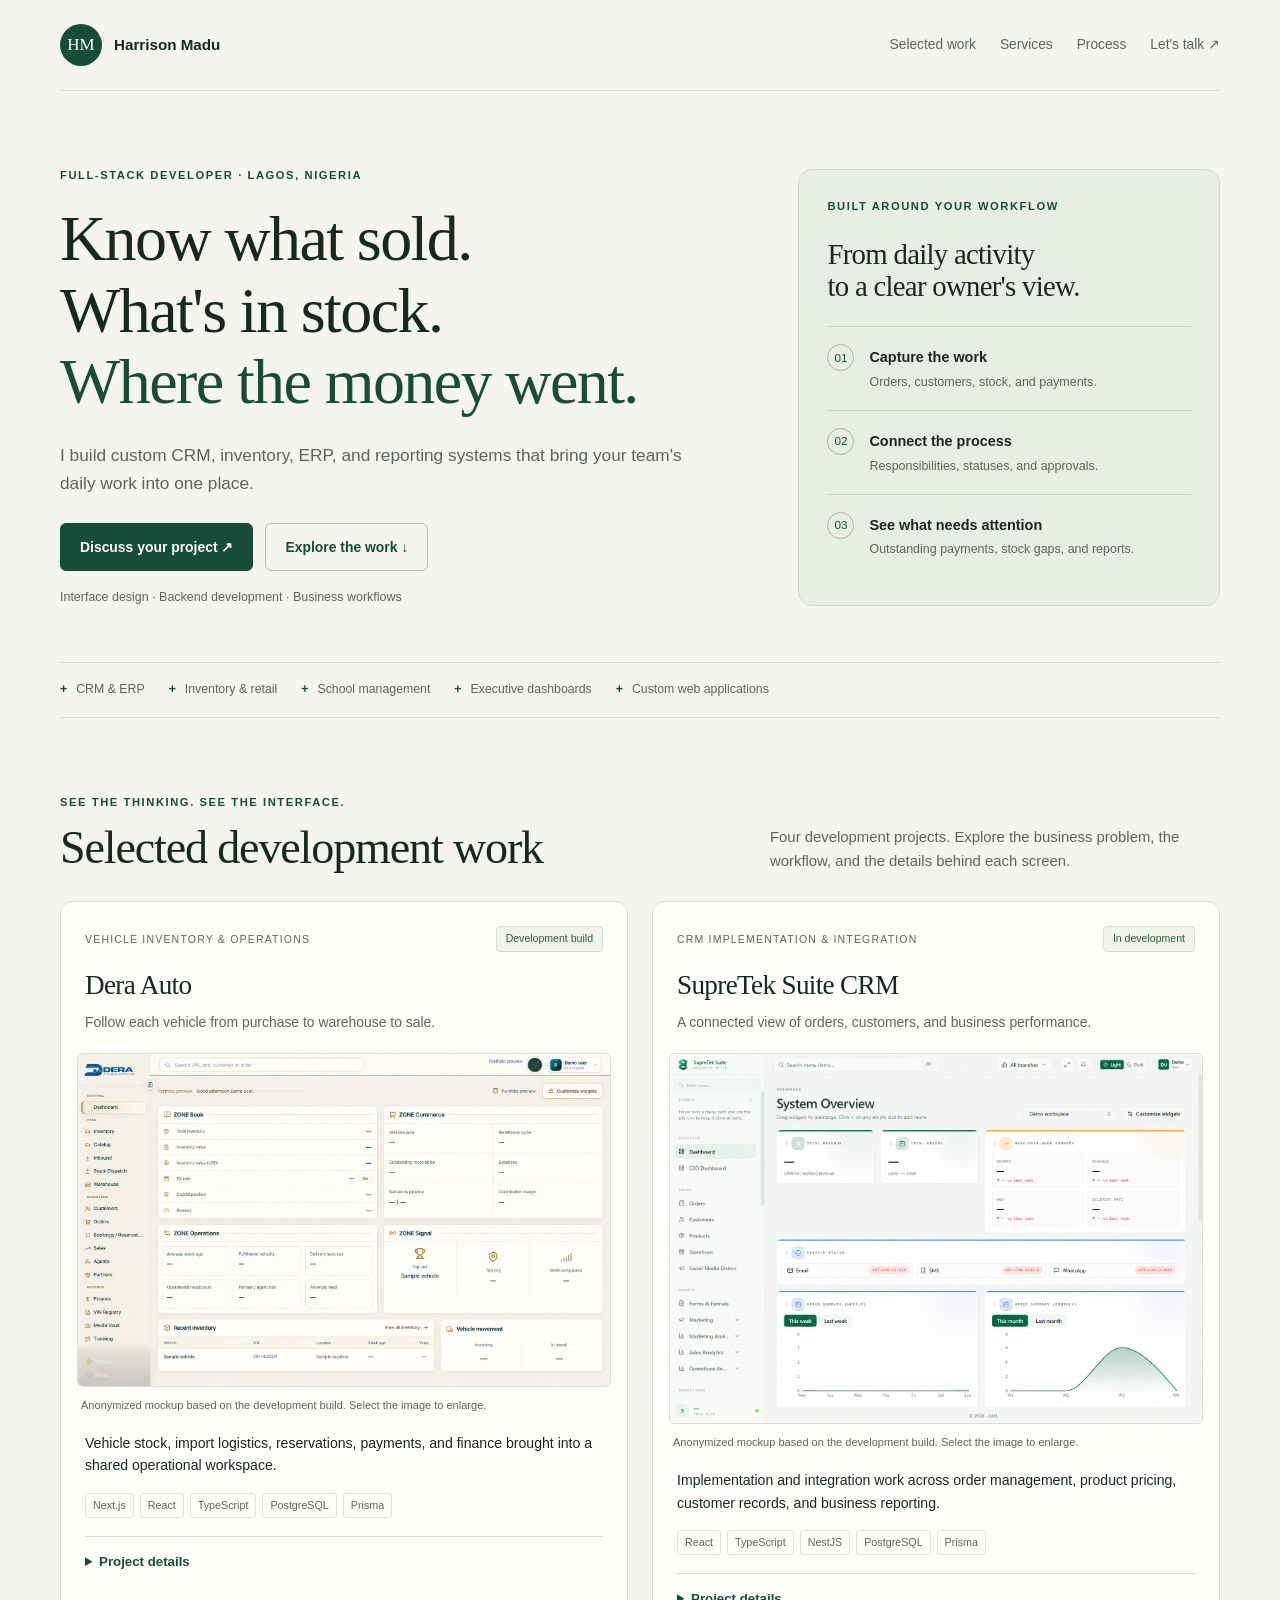
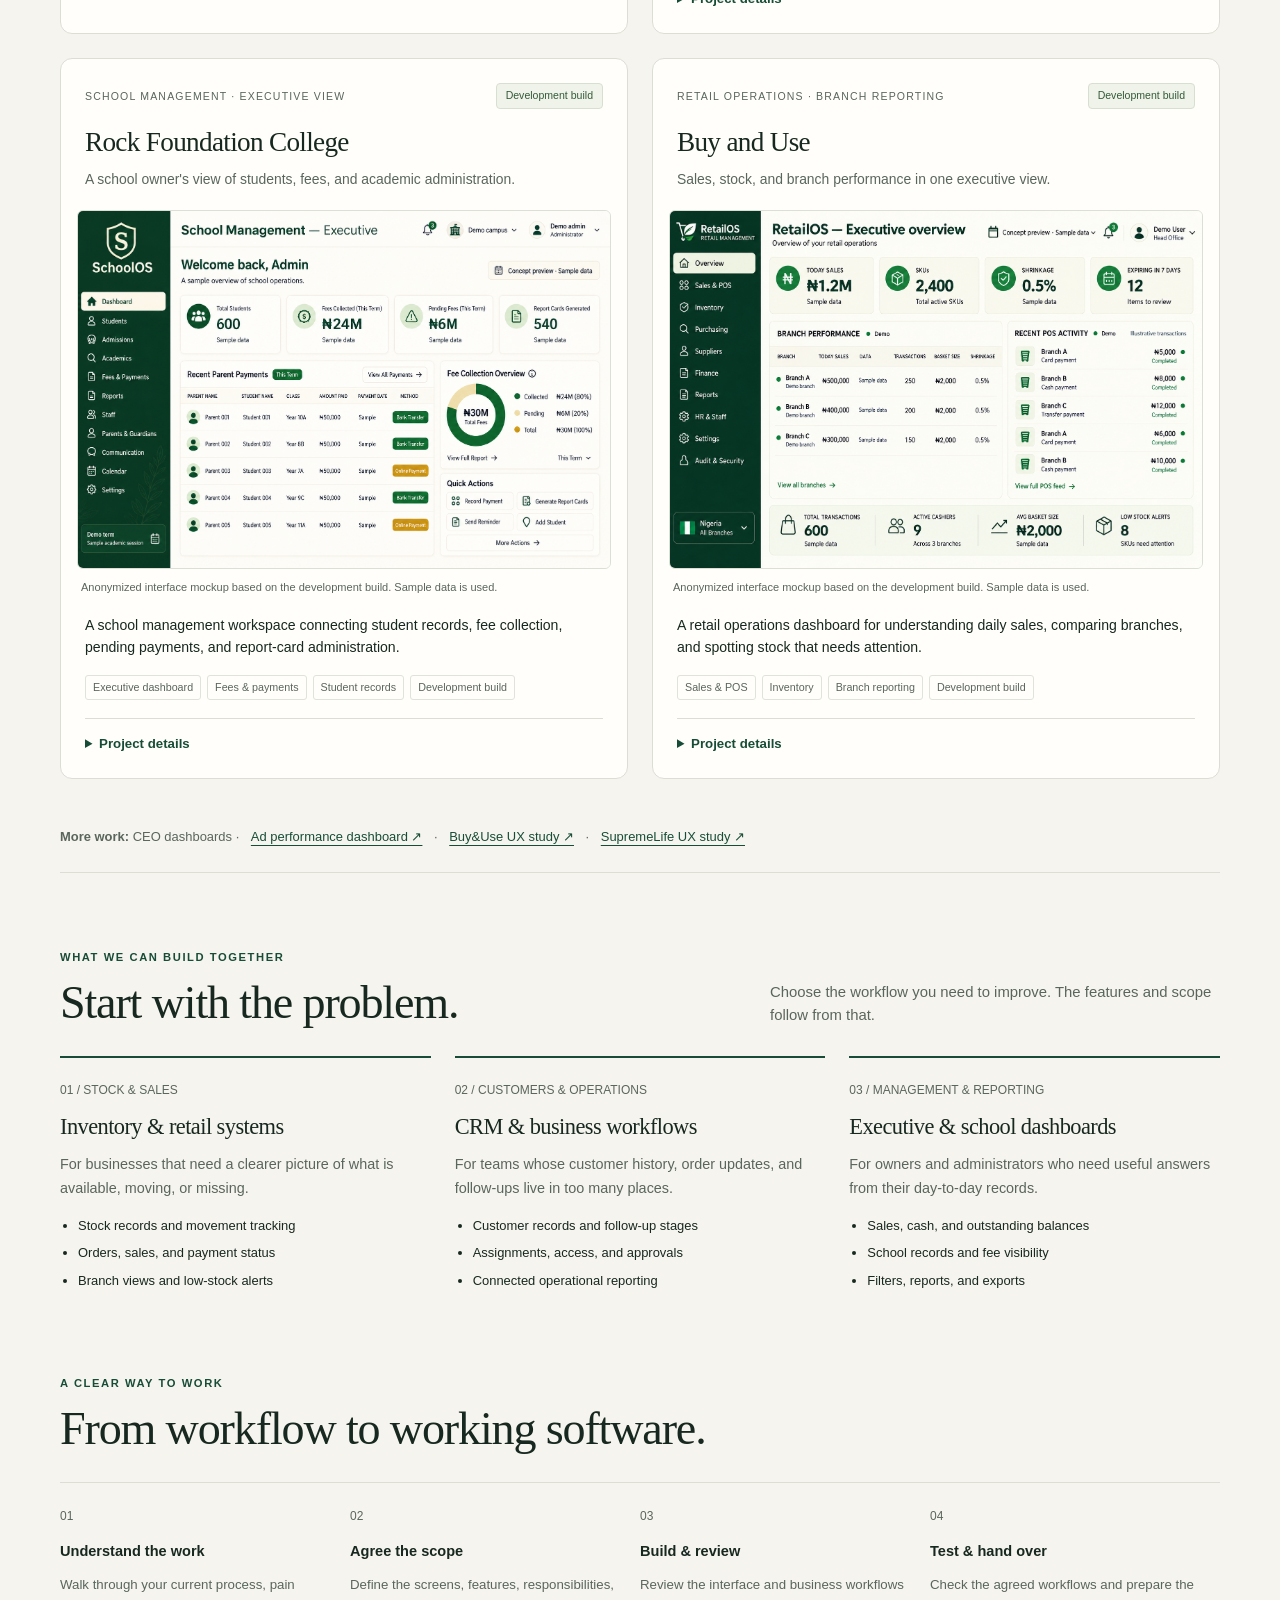
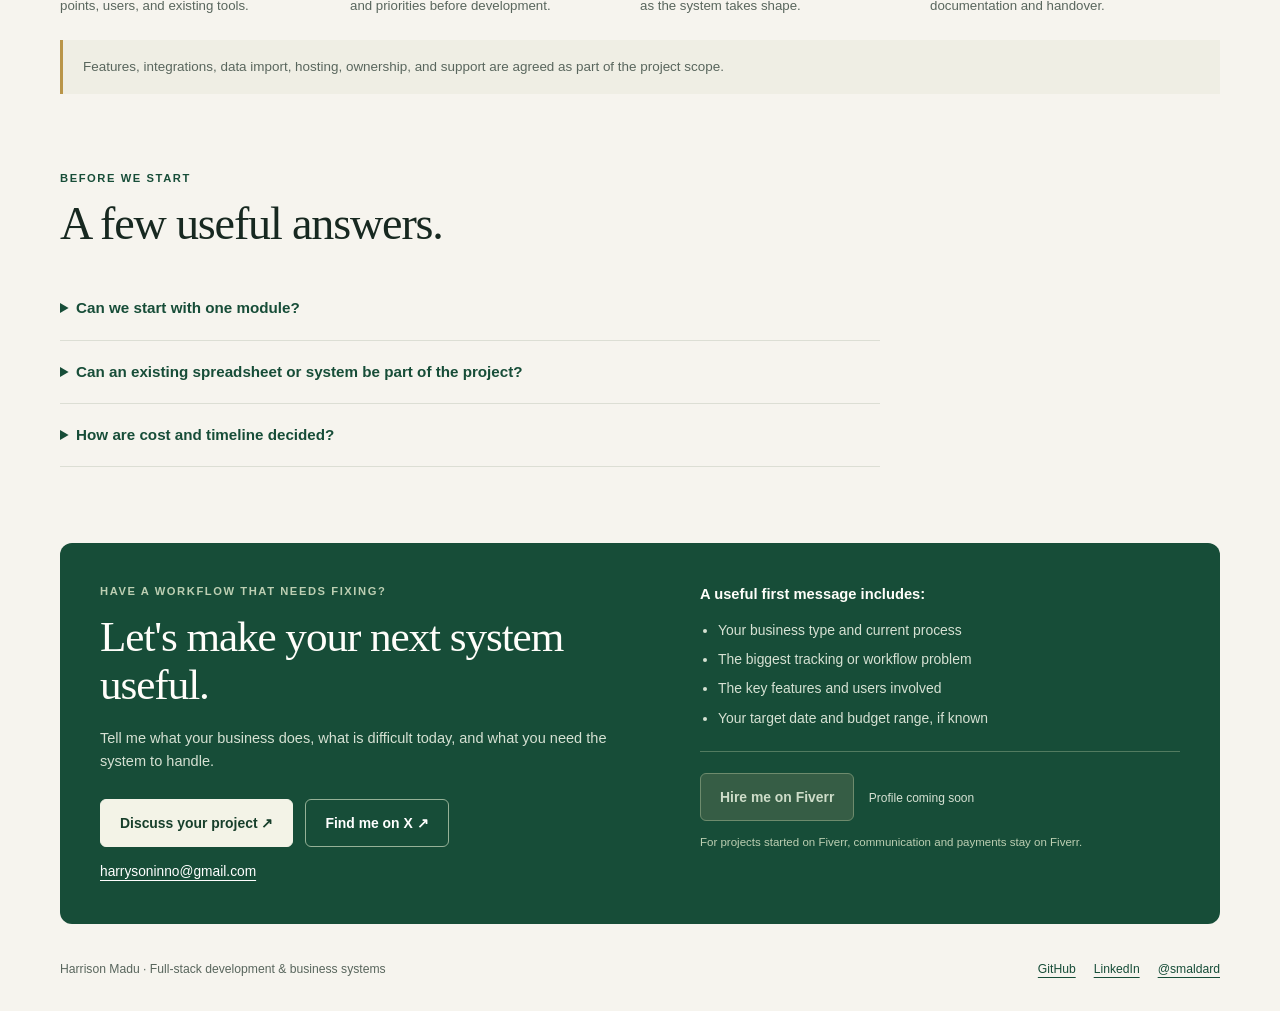
==== commit 357b1b60: "Update school and retail portfolio projects" ====
--- a/docs/index.html
+++ b/docs/index.html
@@ -4,14 +4,14 @@
   <meta charset="utf-8" />
   <meta name="viewport" content="width=device-width, initial-scale=1" />
   <title>Harrison Madu — Custom CRM, inventory &amp; business software</title>
-  <meta name="description" content="Custom CRM, inventory, ERP and executive dashboards by Harrison Madu. Explore Dera Auto, SupreTek Suite CRM, school-management and RetailOS concepts, then discuss your project." />
+  <meta name="description" content="Custom CRM, inventory, ERP and executive dashboards by Harrison Madu. Explore Dera Auto, SupreTek Suite CRM, Rock Foundation College and Buy and Use development projects, then discuss your project." />
   <meta name="theme-color" content="#174d38" />
   <meta property="og:type" content="website" />
   <meta property="og:title" content="Harrison Madu — Business systems built around your workflow" />
   <meta property="og:description" content="Know what sold, what's in stock, and where the money went. Explore custom CRM, inventory and management-system work." />
   <meta property="og:url" content="https://harrisonmadu.github.io/Portfolio/" />
   <meta property="og:image" content="https://raw.githubusercontent.com/HarrisonMadu/Portfolio/main/docs/assets/projects/retailos-executive.png" />
-  <meta property="og:image:alt" content="RetailOS executive dashboard concept with sample sales, stock, and branch reporting data." />
+  <meta property="og:image:alt" content="Buy and Use retail operations dashboard with sample sales, stock, and branch reporting data." />
   <meta name="twitter:card" content="summary_large_image" />
   <meta name="twitter:creator" content="@smaldard" />
   <link rel="canonical" href="https://harrisonmadu.github.io/Portfolio/" />
@@ -48,8 +48,8 @@
 
     <section class="section" id="work" aria-labelledby="work-title">
       <div class="section-head">
-        <div><span class="eyebrow">See the thinking. See the interface.</span><h2 id="work-title">Selected work &amp; concepts</h2></div>
-        <p>Two development projects and two interface concepts. Explore the business problem, the workflow, and the details behind each screen.</p>
+        <div><span class="eyebrow">See the thinking. See the interface.</span><h2 id="work-title">Selected development work</h2></div>
+        <p>Four development projects. Explore the business problem, the workflow, and the details behind each screen.</p>
       </div>
       <div class="project-grid">
         <article class="project" id="dera-auto">
@@ -90,41 +90,41 @@
             </details>
           </div>
         </article>
-        <article class="project" id="school-management">
+        <article class="project" id="rock-foundation-college">
           <div class="project-top">
-            <div class="project-labels"><span class="project-category">School management · Executive view</span><span class="status concept">Concept mockup</span></div>
-            <h3>School Management</h3><p>A school owner's view of students, fees, and academic administration.</p>
+            <div class="project-labels"><span class="project-category">School management · Executive view</span><span class="status">Development build</span></div>
+            <h3>Rock Foundation College</h3><p>A school owner's view of students, fees, and academic administration.</p>
           </div>
           <figure>
-            <a class="screen" href="assets/projects/school-management-executive.png" aria-label="View School Management executive concept at full size"><img src="assets/projects/school-management-executive.png" width="1531" height="1027" alt="SchoolOS executive concept showing student numbers, collected and pending fees, report cards, and sample parent payments." loading="lazy" decoding="async" /></a>
-            <figcaption>Interface concept with sample data. This is a design mockup, not a live school deployment.</figcaption>
+            <a class="screen" href="assets/projects/school-management-executive.png" aria-label="View Rock Foundation College school management dashboard at full size"><img src="assets/projects/school-management-executive.png" width="1531" height="1027" alt="Rock Foundation College school management dashboard showing student numbers, collected and pending fees, report cards, and sample parent payments." loading="lazy" decoding="async" /></a>
+            <figcaption>Anonymized interface mockup based on the development build. Sample data is used.</figcaption>
           </figure>
           <div class="project-body">
-            <p>A proposed executive workspace connecting student records, fee collection, pending payments, and report-card administration.</p>
-            <div class="tags"><span>Executive dashboard</span><span>Fees &amp; payments</span><span>Student records</span><span>UI concept</span></div>
-            <details><summary>Concept details</summary>
+            <p>A school management workspace connecting student records, fee collection, pending payments, and report-card administration.</p>
+            <div class="tags"><span>Executive dashboard</span><span>Fees &amp; payments</span><span>Student records</span><span>Development build</span></div>
+            <details><summary>Project details</summary>
               <p><strong>The problem:</strong> School leaders need a clear view of enrollment, fees collected, outstanding balances, and academic administration without searching across separate records.</p>
-              <p><strong>The proposed workflow:</strong> Student record → fee/payment record → outstanding-fee overview, with quick access to report cards and parent communication.</p>
-              <a href="assets/projects/school-management-executive.png">View executive mockup ↗</a>
+              <p><strong>What I built:</strong> Student records, fee and payment tracking, outstanding-fee visibility, report-card access, and parent communication workflows.</p>
+              <a href="assets/projects/school-management-executive.png">View development dashboard ↗</a>
             </details>
           </div>
         </article>
-        <article class="project" id="retailos">
+        <article class="project" id="buy-and-use">
           <div class="project-top">
-            <div class="project-labels"><span class="project-category">Retail operations · Branch reporting</span><span class="status concept">Concept mockup</span></div>
-            <h3>RetailOS</h3><p>Sales, stock, and branch performance in one executive view.</p>
+            <div class="project-labels"><span class="project-category">Retail operations · Branch reporting</span><span class="status">Development build</span></div>
+            <h3>Buy and Use</h3><p>Sales, stock, and branch performance in one executive view.</p>
           </div>
           <figure>
-            <a class="screen" href="assets/projects/retailos-executive.png" aria-label="View RetailOS executive concept at full size"><img src="assets/projects/retailos-executive.png" width="1531" height="1027" alt="RetailOS executive concept with sample branch sales, POS activity, stock levels, expiry alerts and retail performance indicators." loading="lazy" decoding="async" /></a>
-            <figcaption>Interface concept with sample data. This is a design mockup, not a live retail deployment.</figcaption>
+            <a class="screen" href="assets/projects/retailos-executive.png" aria-label="View Buy and Use retail operations dashboard at full size"><img src="assets/projects/retailos-executive.png" width="1531" height="1027" alt="Buy and Use retail operations dashboard with sample branch sales, POS activity, stock levels, expiry alerts and performance indicators." loading="lazy" decoding="async" /></a>
+            <figcaption>Anonymized interface mockup based on the development build. Sample data is used.</figcaption>
           </figure>
           <div class="project-body">
-            <p>A proposed retail operations dashboard for understanding daily sales, comparing branches, and spotting stock that needs attention.</p>
-            <div class="tags"><span>Sales &amp; POS</span><span>Inventory</span><span>Branch reporting</span><span>UI concept</span></div>
-            <details><summary>Concept details</summary>
+            <p>A retail operations dashboard for understanding daily sales, comparing branches, and spotting stock that needs attention.</p>
+            <div class="tags"><span>Sales &amp; POS</span><span>Inventory</span><span>Branch reporting</span><span>Development build</span></div>
+            <details><summary>Project details</summary>
               <p><strong>The problem:</strong> A retailer needs to connect sales activity with branch performance, inventory availability, shrinkage, and approaching expiry dates.</p>
-              <p><strong>The proposed workflow:</strong> Record a sale → update stock → surface low-stock or expiry alerts → review performance by branch.</p>
-              <a href="assets/projects/retailos-executive.png">View executive mockup ↗</a>
+              <p><strong>What I built:</strong> Sales recording, stock updates, low-stock and expiry alerts, and branch performance reporting.</p>
+              <a href="assets/projects/retailos-executive.png">View development dashboard ↗</a>
             </details>
           </div>
         </article>
@@ -183,4 +183,4 @@
   </main>
   <footer class="site-footer wrap"><p>Harrison Madu · Full-stack development &amp; business systems</p><div><a href="https://github.com/HarrisonMadu">GitHub</a><a href="https://linkedin.com/in/harrisonmadu">LinkedIn</a><a href="https://x.com/smaldard">@smaldard</a></div></footer>
 </body>
-</html>
+</html>
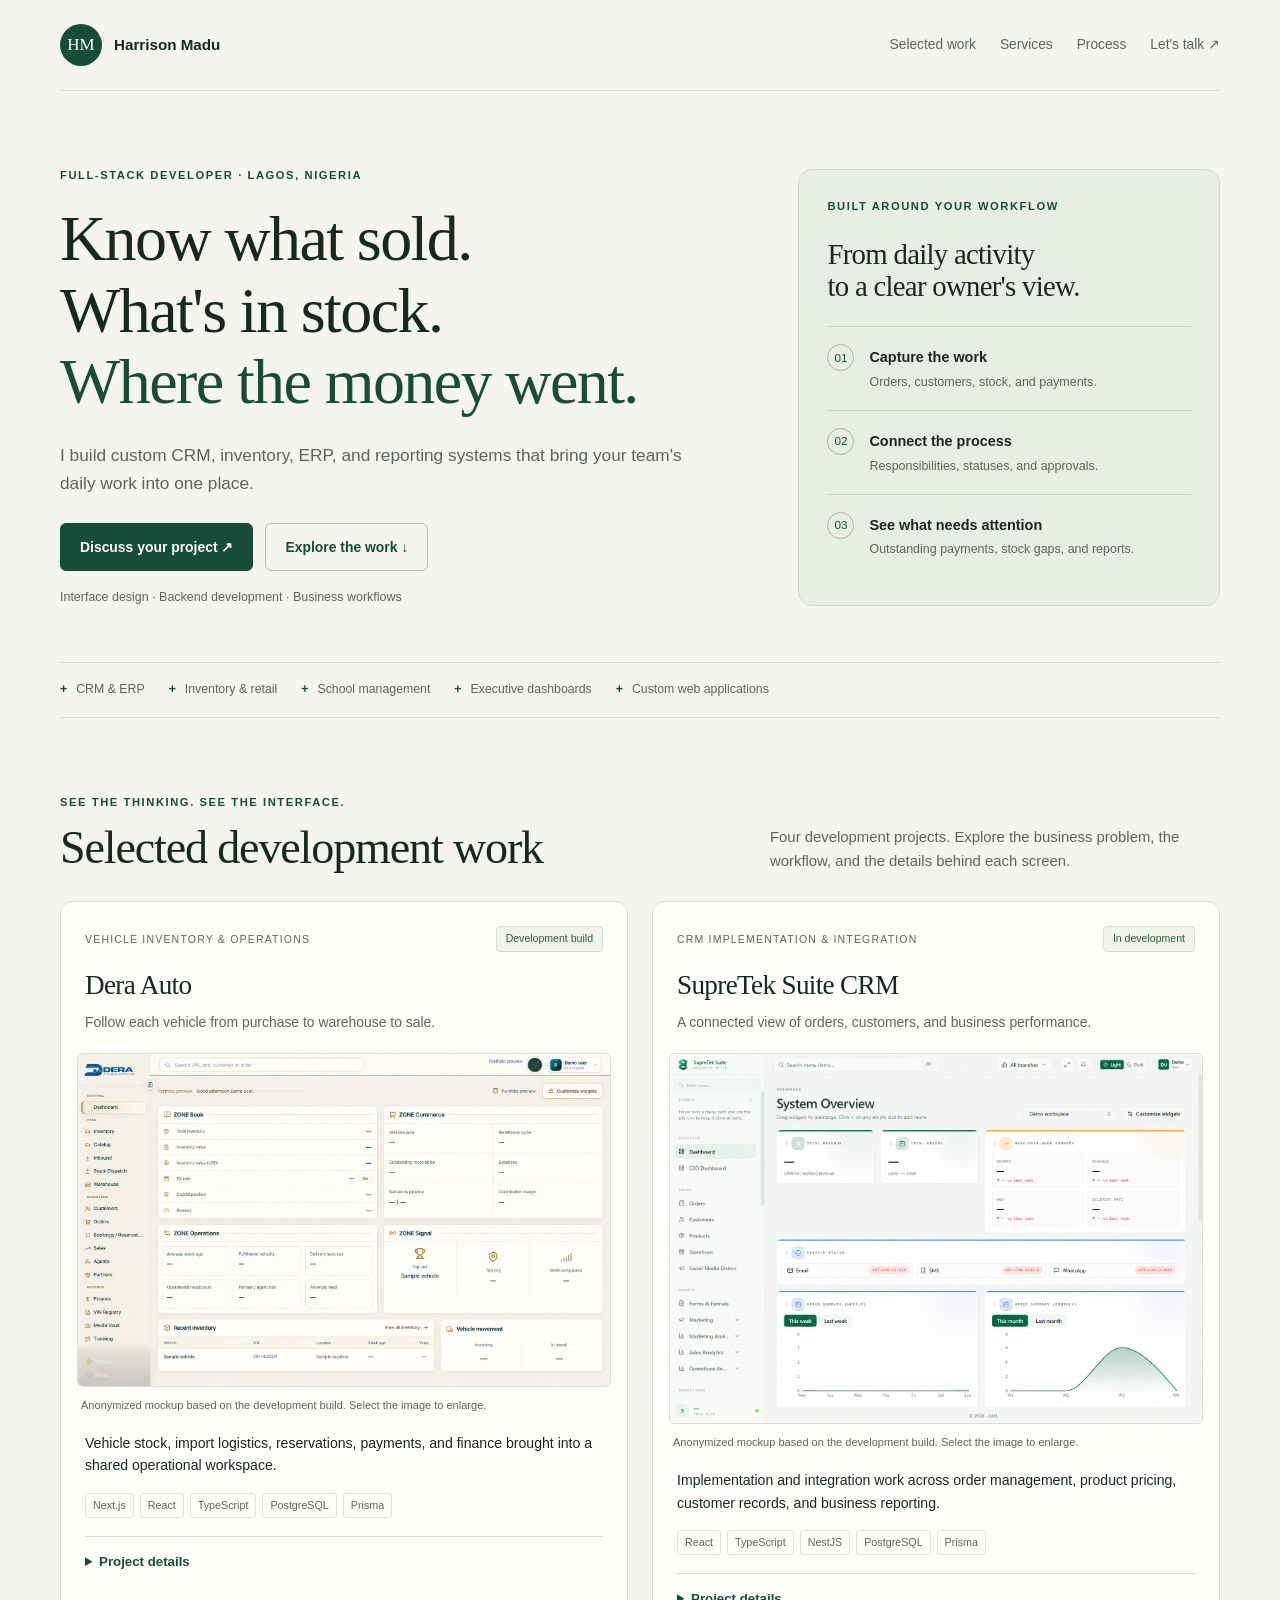
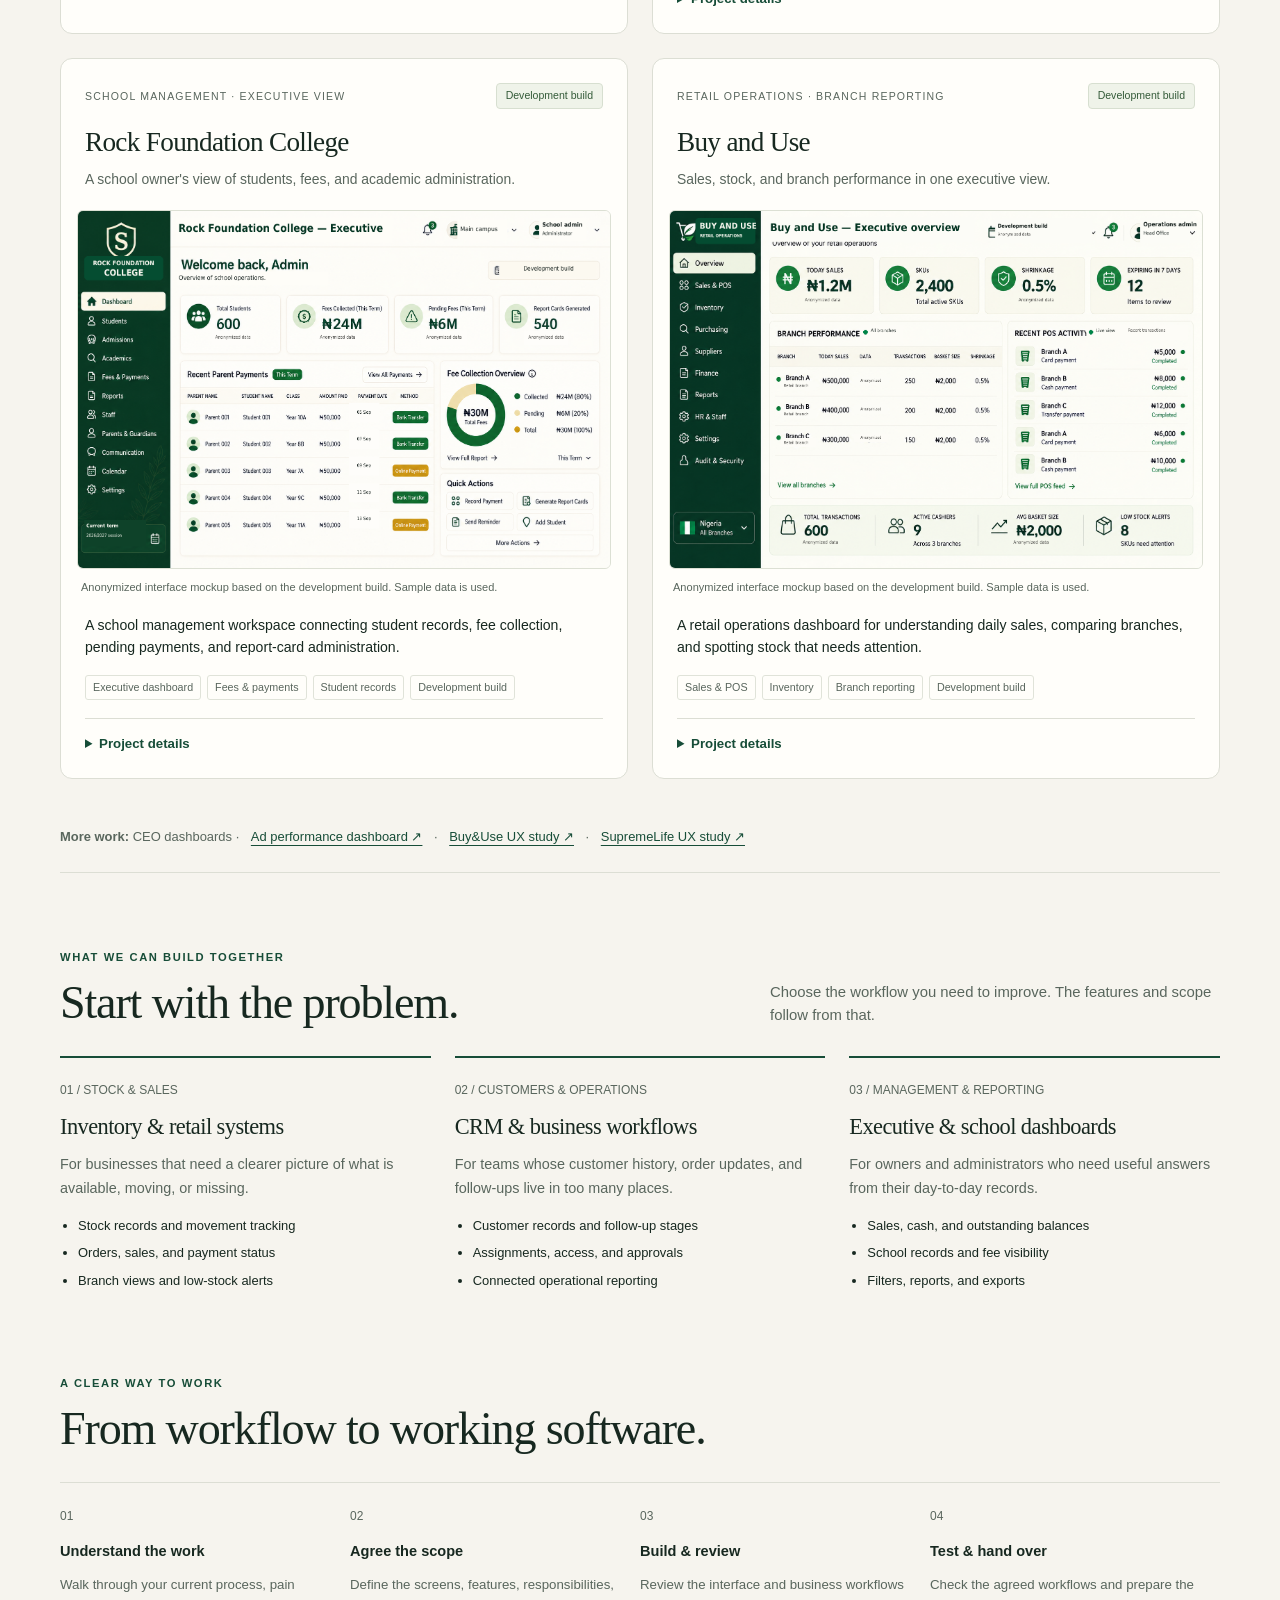
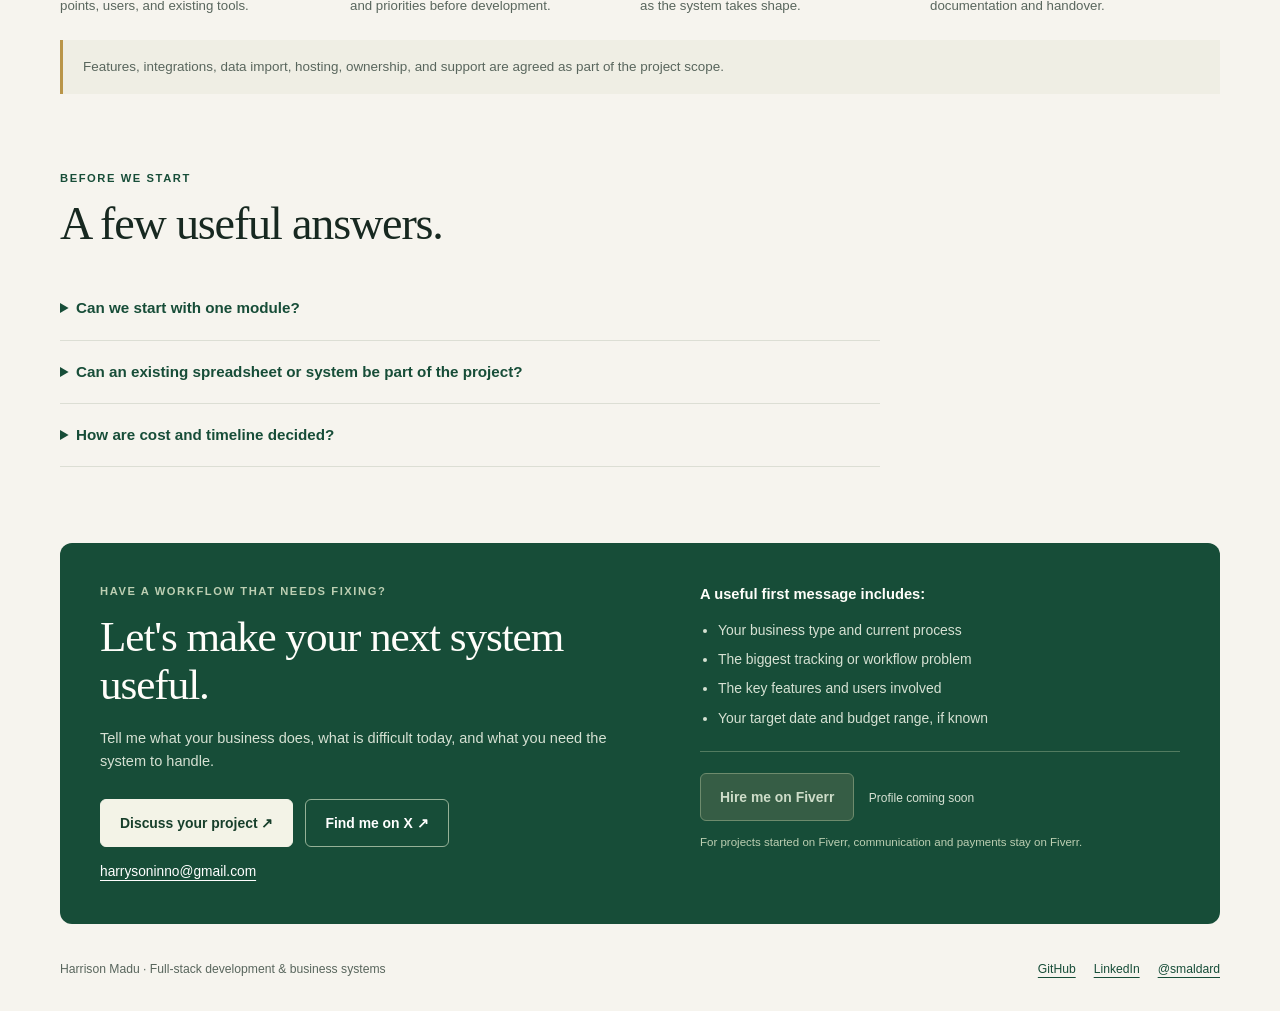
==== commit 1678ac0d: "Replace portfolio mockups with branded development screenshots" ====
--- a/docs/index.html
+++ b/docs/index.html
@@ -10,7 +10,7 @@
   <meta property="og:title" content="Harrison Madu — Business systems built around your workflow" />
   <meta property="og:description" content="Know what sold, what's in stock, and where the money went. Explore custom CRM, inventory and management-system work." />
   <meta property="og:url" content="https://harrisonmadu.github.io/Portfolio/" />
-  <meta property="og:image" content="https://raw.githubusercontent.com/HarrisonMadu/Portfolio/main/docs/assets/projects/retailos-executive.png" />
+  <meta property="og:image" content="https://raw.githubusercontent.com/HarrisonMadu/Portfolio/main/docs/assets/projects/buy-and-use-dashboard.png" />
   <meta property="og:image:alt" content="Buy and Use retail operations dashboard with sample sales, stock, and branch reporting data." />
   <meta name="twitter:card" content="summary_large_image" />
   <meta name="twitter:creator" content="@smaldard" />
@@ -96,7 +96,7 @@
             <h3>Rock Foundation College</h3><p>A school owner's view of students, fees, and academic administration.</p>
           </div>
           <figure>
-            <a class="screen" href="assets/projects/school-management-executive.png" aria-label="View Rock Foundation College school management dashboard at full size"><img src="assets/projects/school-management-executive.png" width="1531" height="1027" alt="Rock Foundation College school management dashboard showing student numbers, collected and pending fees, report cards, and sample parent payments." loading="lazy" decoding="async" /></a>
+            <a class="screen" href="assets/projects/rock-foundation-college-dashboard.png" aria-label="View Rock Foundation College school management dashboard at full size"><img src="assets/projects/rock-foundation-college-dashboard.png" width="1531" height="1027" alt="Rock Foundation College school management dashboard showing student numbers, collected and pending fees, report cards, and sample parent payments." loading="lazy" decoding="async" /></a>
             <figcaption>Anonymized interface mockup based on the development build. Sample data is used.</figcaption>
           </figure>
           <div class="project-body">
@@ -105,7 +105,7 @@
             <details><summary>Project details</summary>
               <p><strong>The problem:</strong> School leaders need a clear view of enrollment, fees collected, outstanding balances, and academic administration without searching across separate records.</p>
               <p><strong>What I built:</strong> Student records, fee and payment tracking, outstanding-fee visibility, report-card access, and parent communication workflows.</p>
-              <a href="assets/projects/school-management-executive.png">View development dashboard ↗</a>
+              <a href="assets/projects/rock-foundation-college-dashboard.png">View development dashboard ↗</a>
             </details>
           </div>
         </article>
@@ -115,7 +115,7 @@
             <h3>Buy and Use</h3><p>Sales, stock, and branch performance in one executive view.</p>
           </div>
           <figure>
-            <a class="screen" href="assets/projects/retailos-executive.png" aria-label="View Buy and Use retail operations dashboard at full size"><img src="assets/projects/retailos-executive.png" width="1531" height="1027" alt="Buy and Use retail operations dashboard with sample branch sales, POS activity, stock levels, expiry alerts and performance indicators." loading="lazy" decoding="async" /></a>
+            <a class="screen" href="assets/projects/buy-and-use-dashboard.png" aria-label="View Buy and Use retail operations dashboard at full size"><img src="assets/projects/buy-and-use-dashboard.png" width="1531" height="1027" alt="Buy and Use retail operations dashboard with sample branch sales, POS activity, stock levels, expiry alerts and performance indicators." loading="lazy" decoding="async" /></a>
             <figcaption>Anonymized interface mockup based on the development build. Sample data is used.</figcaption>
           </figure>
           <div class="project-body">
@@ -124,7 +124,7 @@
             <details><summary>Project details</summary>
               <p><strong>The problem:</strong> A retailer needs to connect sales activity with branch performance, inventory availability, shrinkage, and approaching expiry dates.</p>
               <p><strong>What I built:</strong> Sales recording, stock updates, low-stock and expiry alerts, and branch performance reporting.</p>
-              <a href="assets/projects/retailos-executive.png">View development dashboard ↗</a>
+              <a href="assets/projects/buy-and-use-dashboard.png">View development dashboard ↗</a>
             </details>
           </div>
         </article>
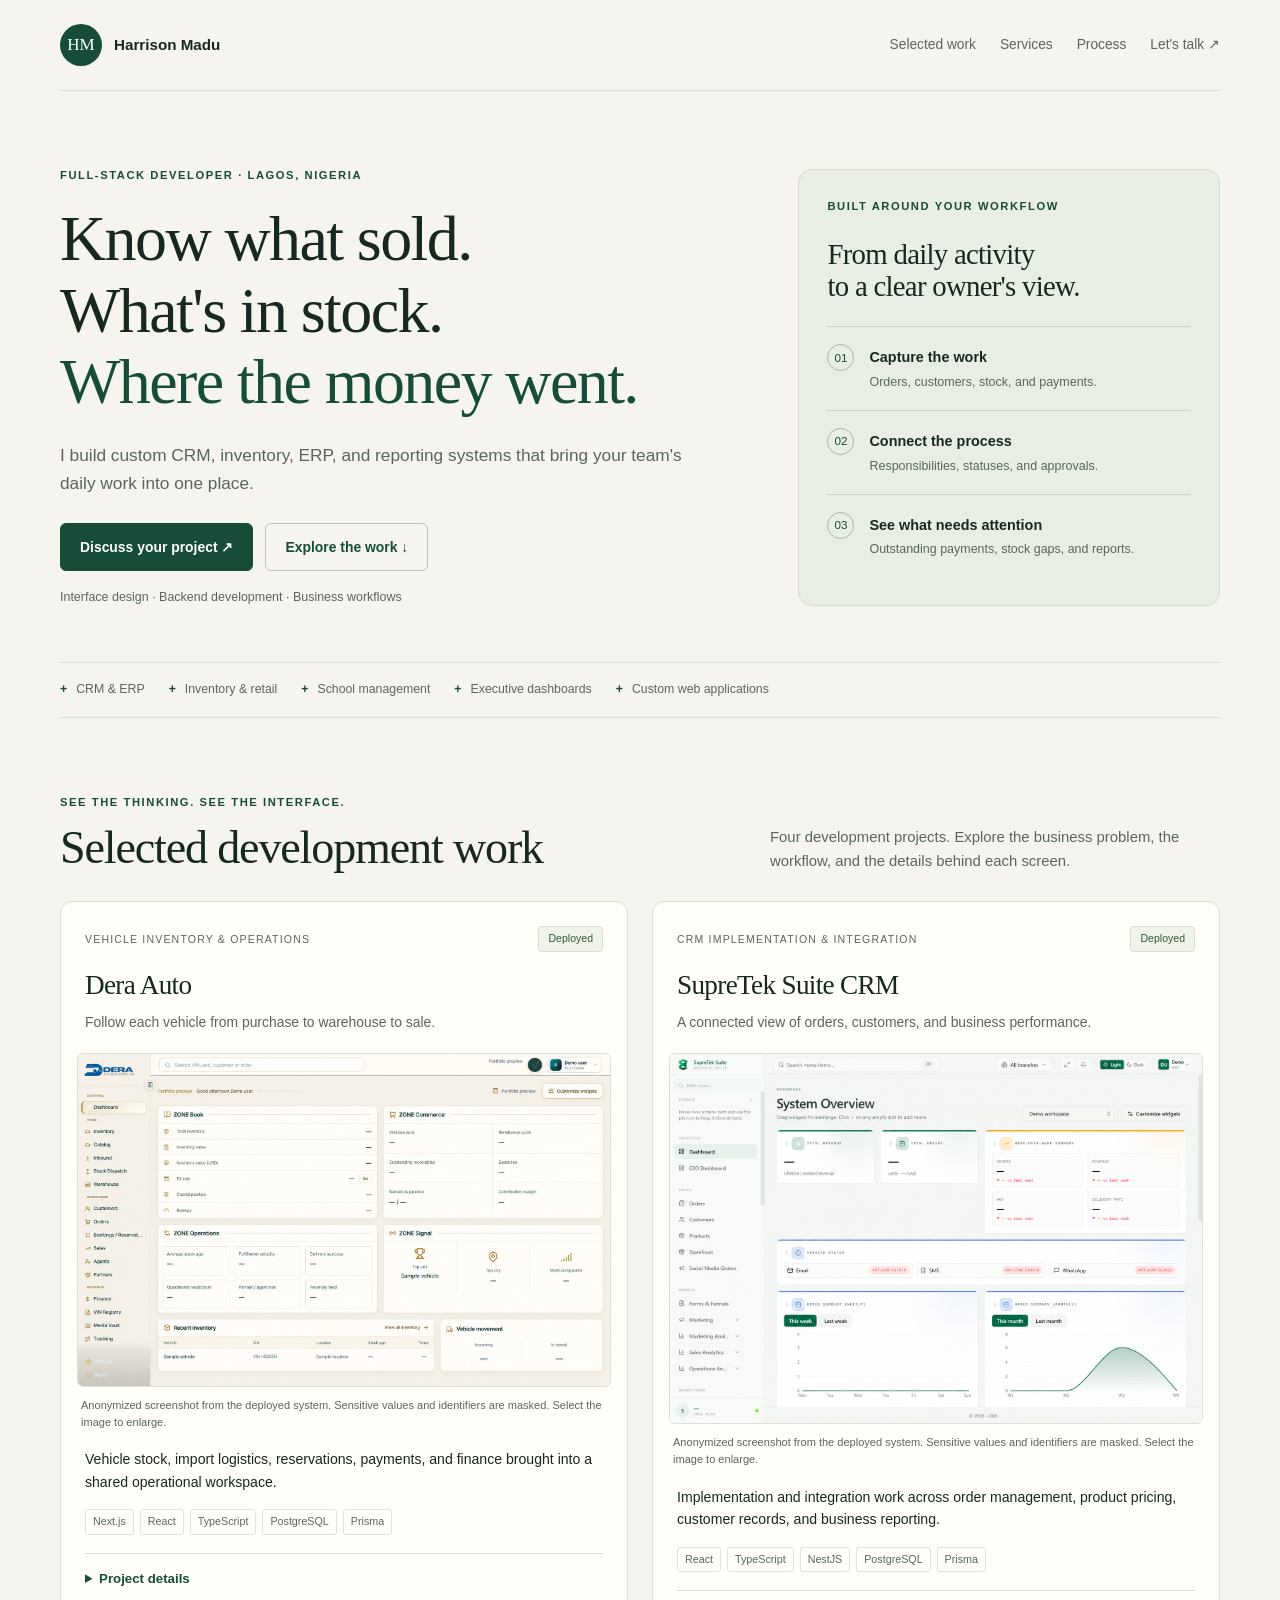
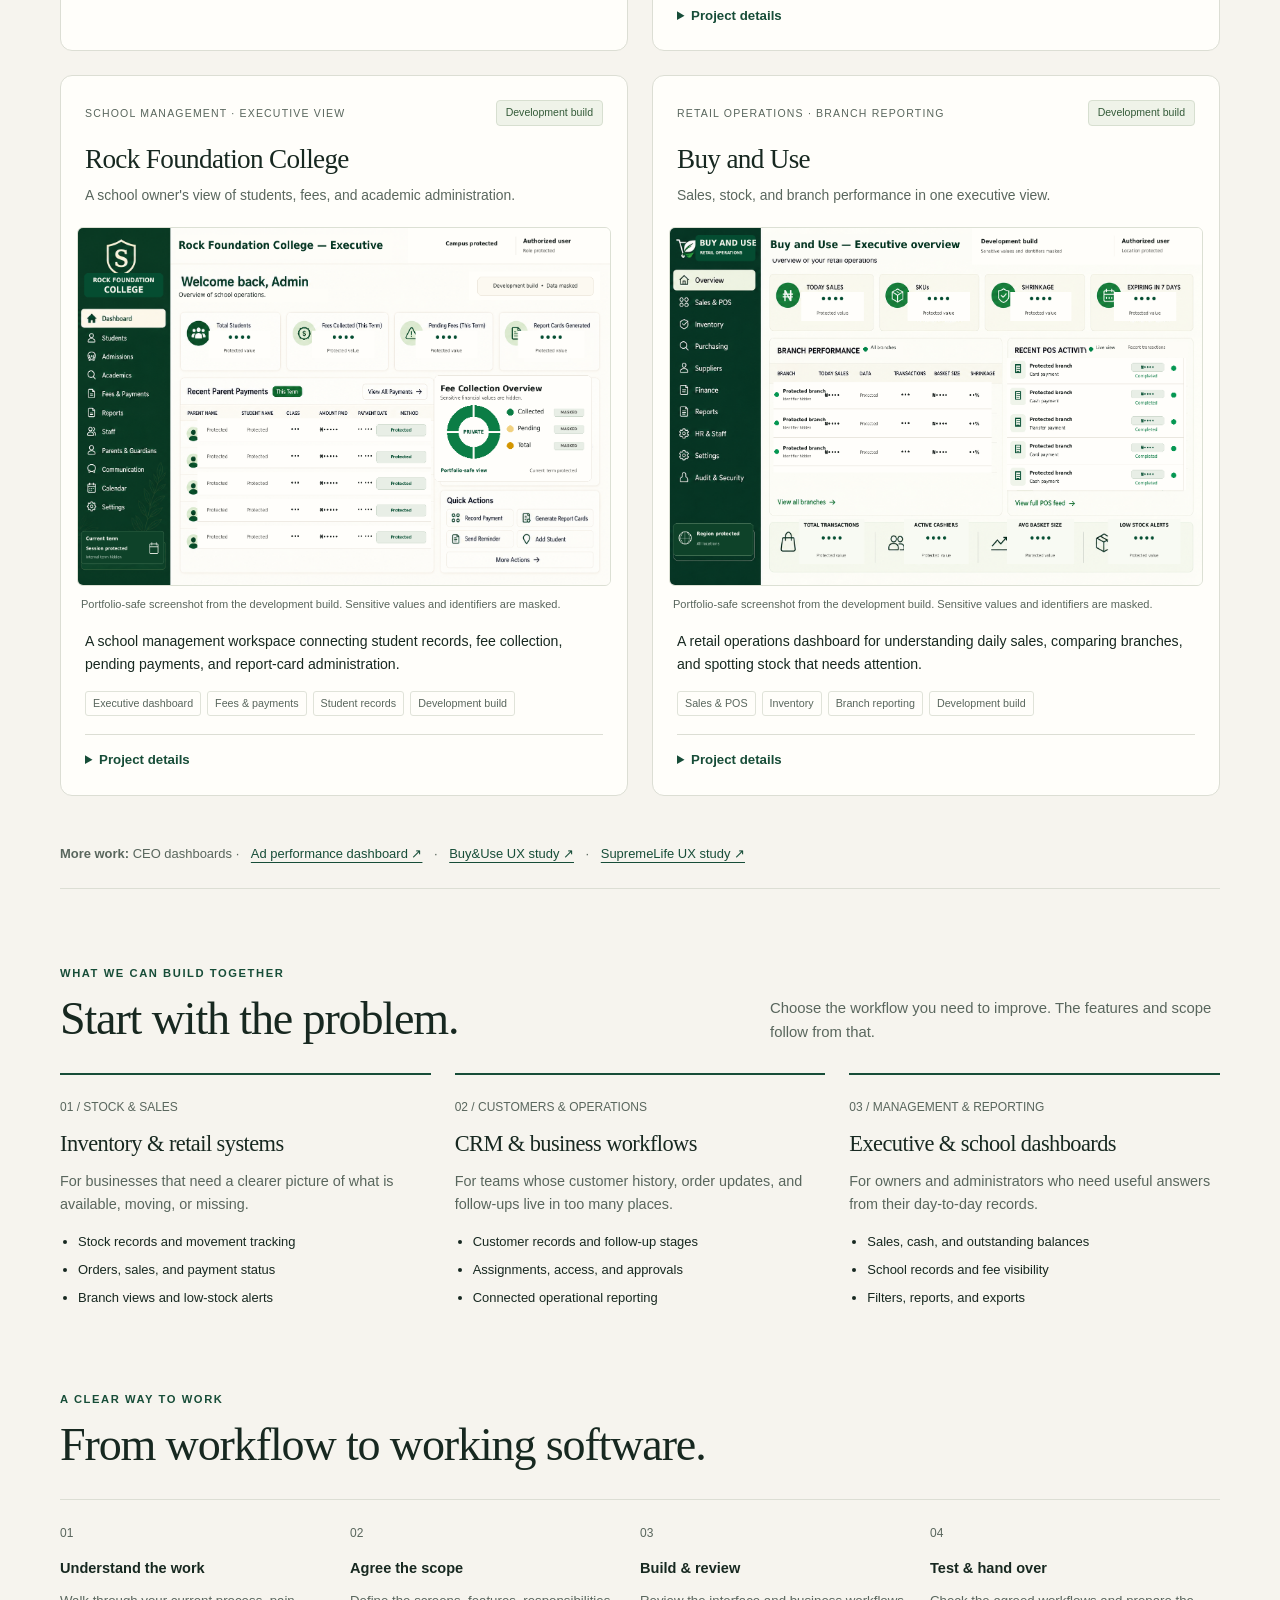
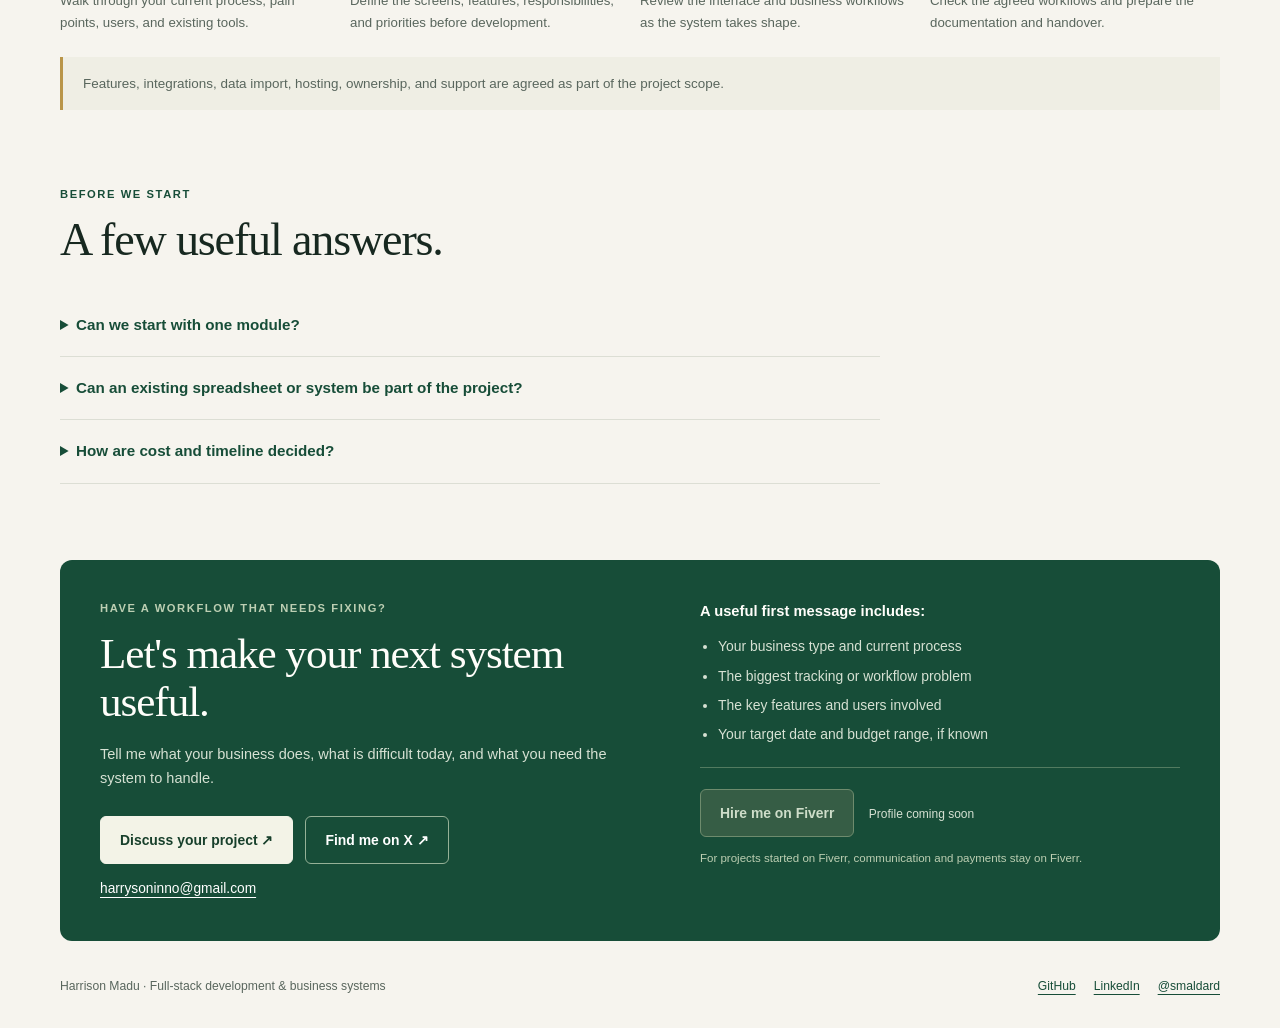
==== commit cfd41e26: "Mask portfolio data and mark deployed projects" ====
--- a/docs/index.html
+++ b/docs/index.html
@@ -11,7 +11,7 @@
   <meta property="og:description" content="Know what sold, what's in stock, and where the money went. Explore custom CRM, inventory and management-system work." />
   <meta property="og:url" content="https://harrisonmadu.github.io/Portfolio/" />
   <meta property="og:image" content="https://raw.githubusercontent.com/HarrisonMadu/Portfolio/main/docs/assets/projects/buy-and-use-dashboard.png" />
-  <meta property="og:image:alt" content="Buy and Use retail operations dashboard with sample sales, stock, and branch reporting data." />
+  <meta property="og:image:alt" content="Buy and Use retail operations dashboard with sensitive values and identifiers masked." />
   <meta name="twitter:card" content="summary_large_image" />
   <meta name="twitter:creator" content="@smaldard" />
   <link rel="canonical" href="https://harrisonmadu.github.io/Portfolio/" />
@@ -54,12 +54,12 @@
       <div class="project-grid">
         <article class="project" id="dera-auto">
           <div class="project-top">
-            <div class="project-labels"><span class="project-category">Vehicle inventory &amp; operations</span><span class="status">Development build</span></div>
+            <div class="project-labels"><span class="project-category">Vehicle inventory &amp; operations</span><span class="status">Deployed</span></div>
             <h3>Dera Auto</h3><p>Follow each vehicle from purchase to warehouse to sale.</p>
           </div>
           <figure>
-            <a class="screen" href="assets/projects/dera-auto-dashboard.png" aria-label="View Dera Auto dashboard mockup at full size"><img src="assets/projects/dera-auto-dashboard.png" width="1587" height="991" alt="Dera Auto dashboard showing vehicle inventory, commerce, operations and movement panels with private values masked." loading="lazy" decoding="async" /></a>
-            <figcaption>Anonymized mockup based on the development build. Select the image to enlarge.</figcaption>
+            <a class="screen" href="assets/projects/dera-auto-dashboard.png" aria-label="View Dera Auto deployed dashboard at full size"><img src="assets/projects/dera-auto-dashboard.png" width="1587" height="991" alt="Dera Auto dashboard showing vehicle inventory, commerce, operations and movement panels with private values masked." loading="lazy" decoding="async" /></a>
+            <figcaption>Anonymized screenshot from the deployed system. Sensitive values and identifiers are masked. Select the image to enlarge.</figcaption>
           </figure>
           <div class="project-body">
             <p>Vehicle stock, import logistics, reservations, payments, and finance brought into a shared operational workspace.</p>
@@ -73,12 +73,12 @@
         </article>
         <article class="project" id="supretek-suite">
           <div class="project-top">
-            <div class="project-labels"><span class="project-category">CRM implementation &amp; integration</span><span class="status">In development</span></div>
+            <div class="project-labels"><span class="project-category">CRM implementation &amp; integration</span><span class="status">Deployed</span></div>
             <h3>SupreTek Suite CRM</h3><p>A connected view of orders, customers, and business performance.</p>
           </div>
           <figure>
-            <a class="screen" href="assets/projects/supretek-suite-dashboard.png" aria-label="View SupreTek Suite CRM dashboard mockup at full size"><img src="assets/projects/supretek-suite-dashboard.png" width="1505" height="1045" alt="SupreTek Suite CRM system overview with order widgets, reporting charts and service status; private values are masked." loading="lazy" decoding="async" /></a>
-            <figcaption>Anonymized mockup based on the development build. Select the image to enlarge.</figcaption>
+            <a class="screen" href="assets/projects/supretek-suite-dashboard.png" aria-label="View SupreTek Suite CRM deployed dashboard at full size"><img src="assets/projects/supretek-suite-dashboard.png" width="1505" height="1045" alt="SupreTek Suite CRM system overview with order widgets, reporting charts and service status; private values are masked." loading="lazy" decoding="async" /></a>
+            <figcaption>Anonymized screenshot from the deployed system. Sensitive values and identifiers are masked. Select the image to enlarge.</figcaption>
           </figure>
           <div class="project-body">
             <p>Implementation and integration work across order management, product pricing, customer records, and business reporting.</p>
@@ -96,8 +96,8 @@
             <h3>Rock Foundation College</h3><p>A school owner's view of students, fees, and academic administration.</p>
           </div>
           <figure>
-            <a class="screen" href="assets/projects/rock-foundation-college-dashboard.png" aria-label="View Rock Foundation College school management dashboard at full size"><img src="assets/projects/rock-foundation-college-dashboard.png" width="1531" height="1027" alt="Rock Foundation College school management dashboard showing student numbers, collected and pending fees, report cards, and sample parent payments." loading="lazy" decoding="async" /></a>
-            <figcaption>Anonymized interface mockup based on the development build. Sample data is used.</figcaption>
+            <a class="screen" href="assets/projects/rock-foundation-college-dashboard.png" aria-label="View Rock Foundation College school management dashboard at full size"><img src="assets/projects/rock-foundation-college-dashboard.png" width="1531" height="1027" alt="Rock Foundation College school management dashboard with sensitive values and identifiers masked for portfolio display." loading="lazy" decoding="async" /></a>
+            <figcaption>Portfolio-safe screenshot from the development build. Sensitive values and identifiers are masked.</figcaption>
           </figure>
           <div class="project-body">
             <p>A school management workspace connecting student records, fee collection, pending payments, and report-card administration.</p>
@@ -115,8 +115,8 @@
             <h3>Buy and Use</h3><p>Sales, stock, and branch performance in one executive view.</p>
           </div>
           <figure>
-            <a class="screen" href="assets/projects/buy-and-use-dashboard.png" aria-label="View Buy and Use retail operations dashboard at full size"><img src="assets/projects/buy-and-use-dashboard.png" width="1531" height="1027" alt="Buy and Use retail operations dashboard with sample branch sales, POS activity, stock levels, expiry alerts and performance indicators." loading="lazy" decoding="async" /></a>
-            <figcaption>Anonymized interface mockup based on the development build. Sample data is used.</figcaption>
+            <a class="screen" href="assets/projects/buy-and-use-dashboard.png" aria-label="View Buy and Use retail operations dashboard at full size"><img src="assets/projects/buy-and-use-dashboard.png" width="1531" height="1027" alt="Buy and Use retail operations dashboard with sensitive values and identifiers masked for portfolio display." loading="lazy" decoding="async" /></a>
+            <figcaption>Portfolio-safe screenshot from the development build. Sensitive values and identifiers are masked.</figcaption>
           </figure>
           <div class="project-body">
             <p>A retail operations dashboard for understanding daily sales, comparing branches, and spotting stock that needs attention.</p>
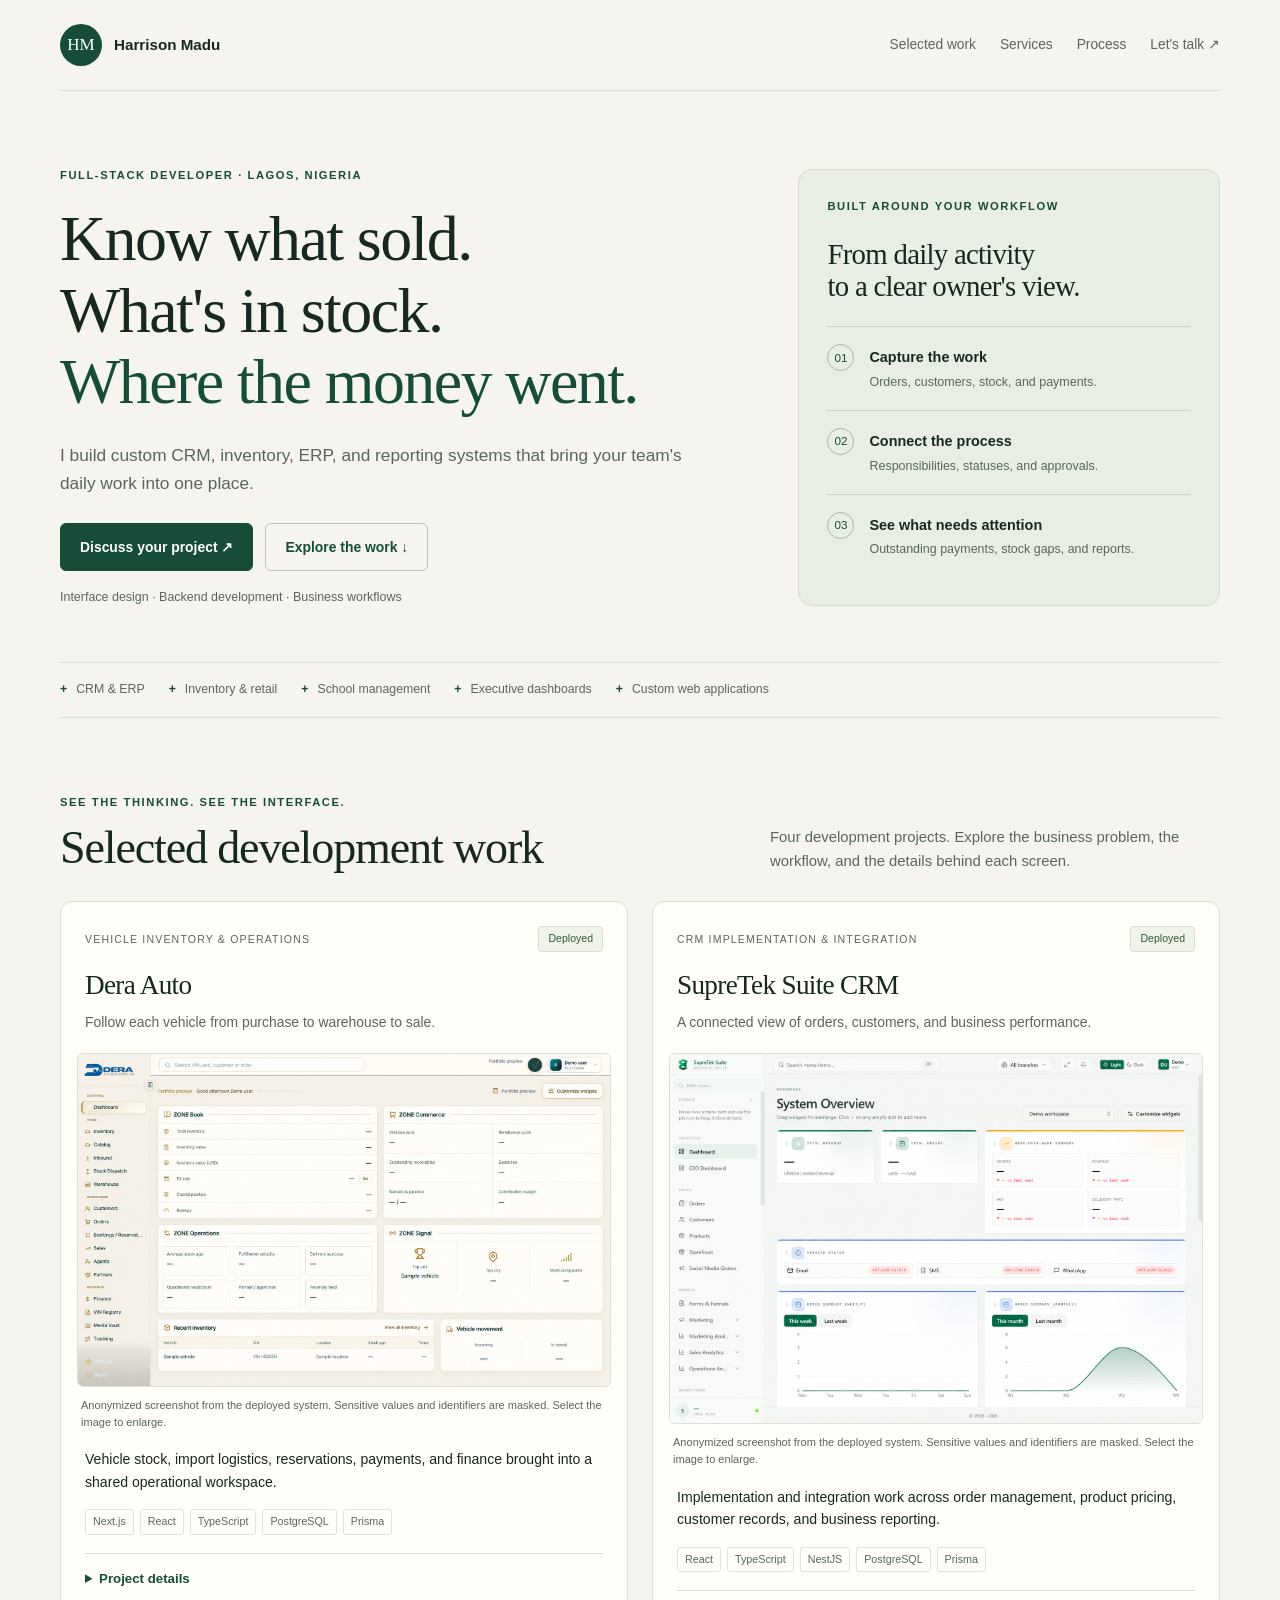
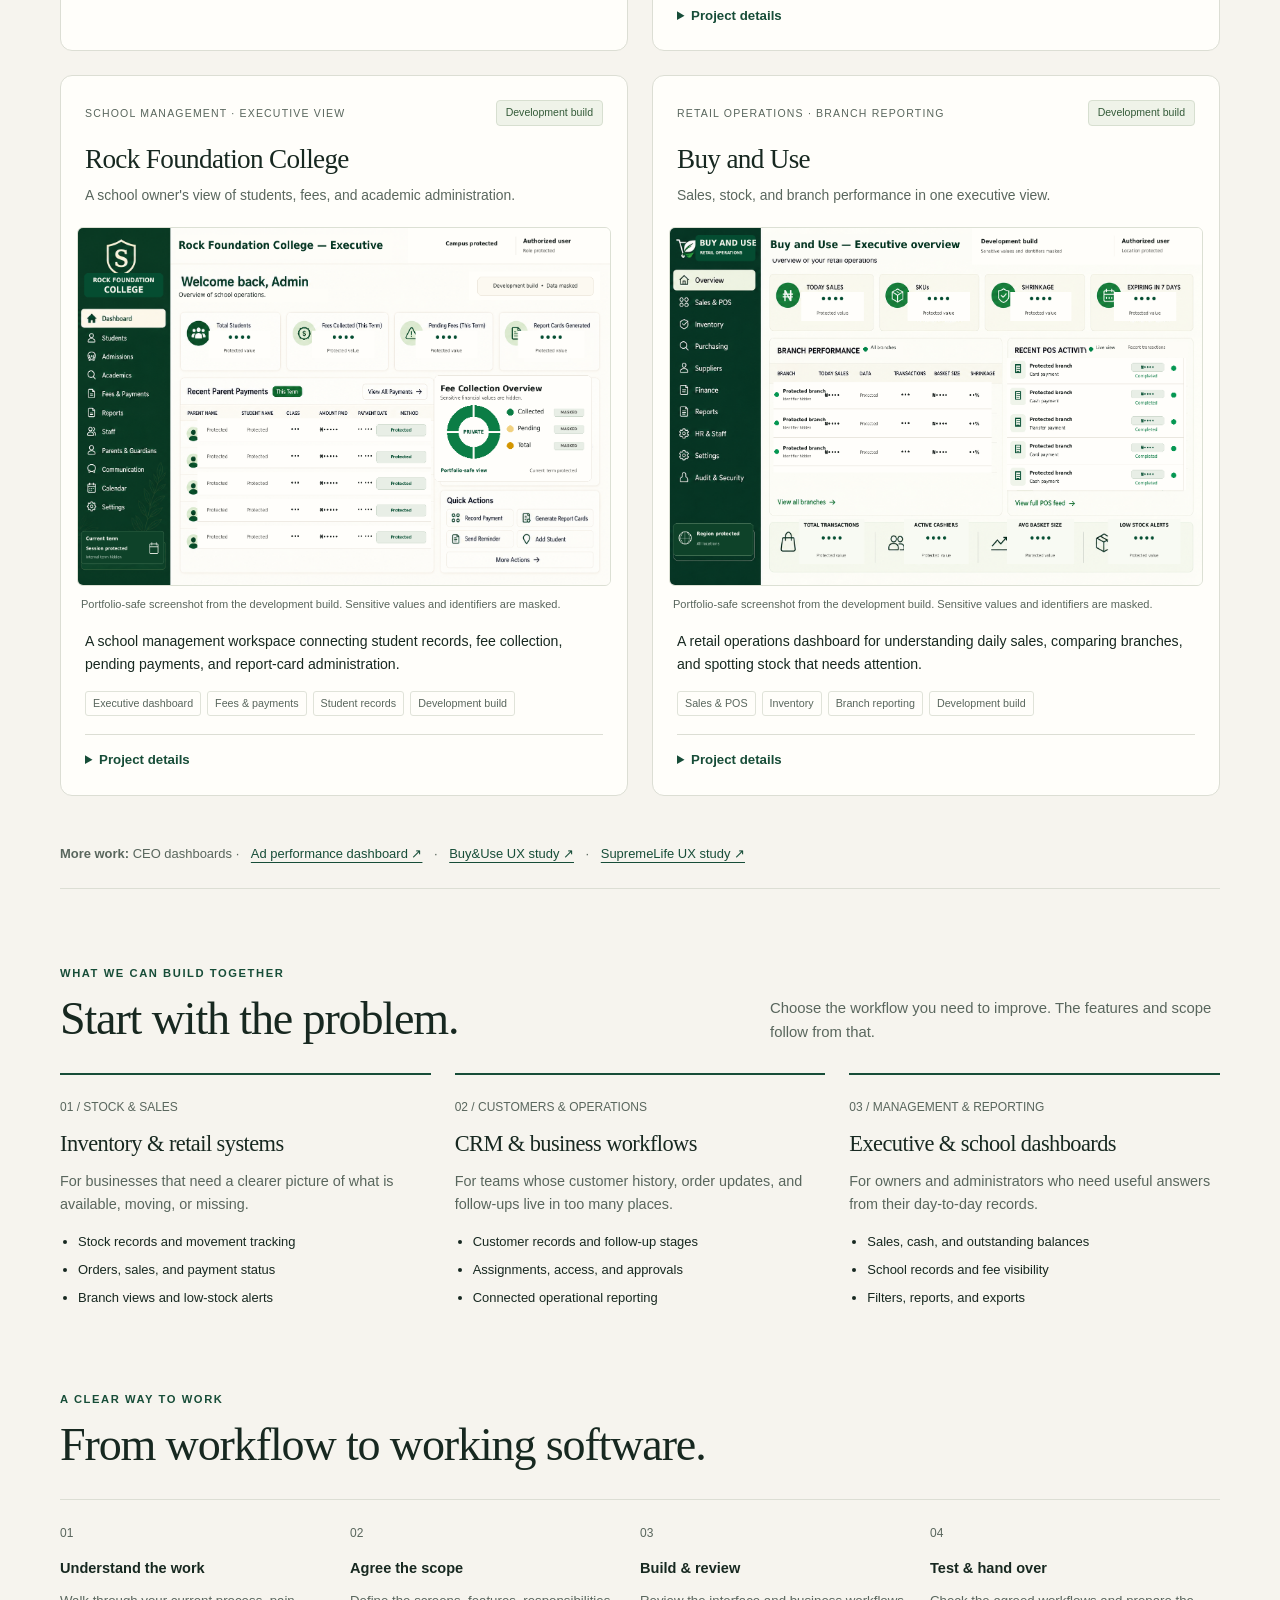
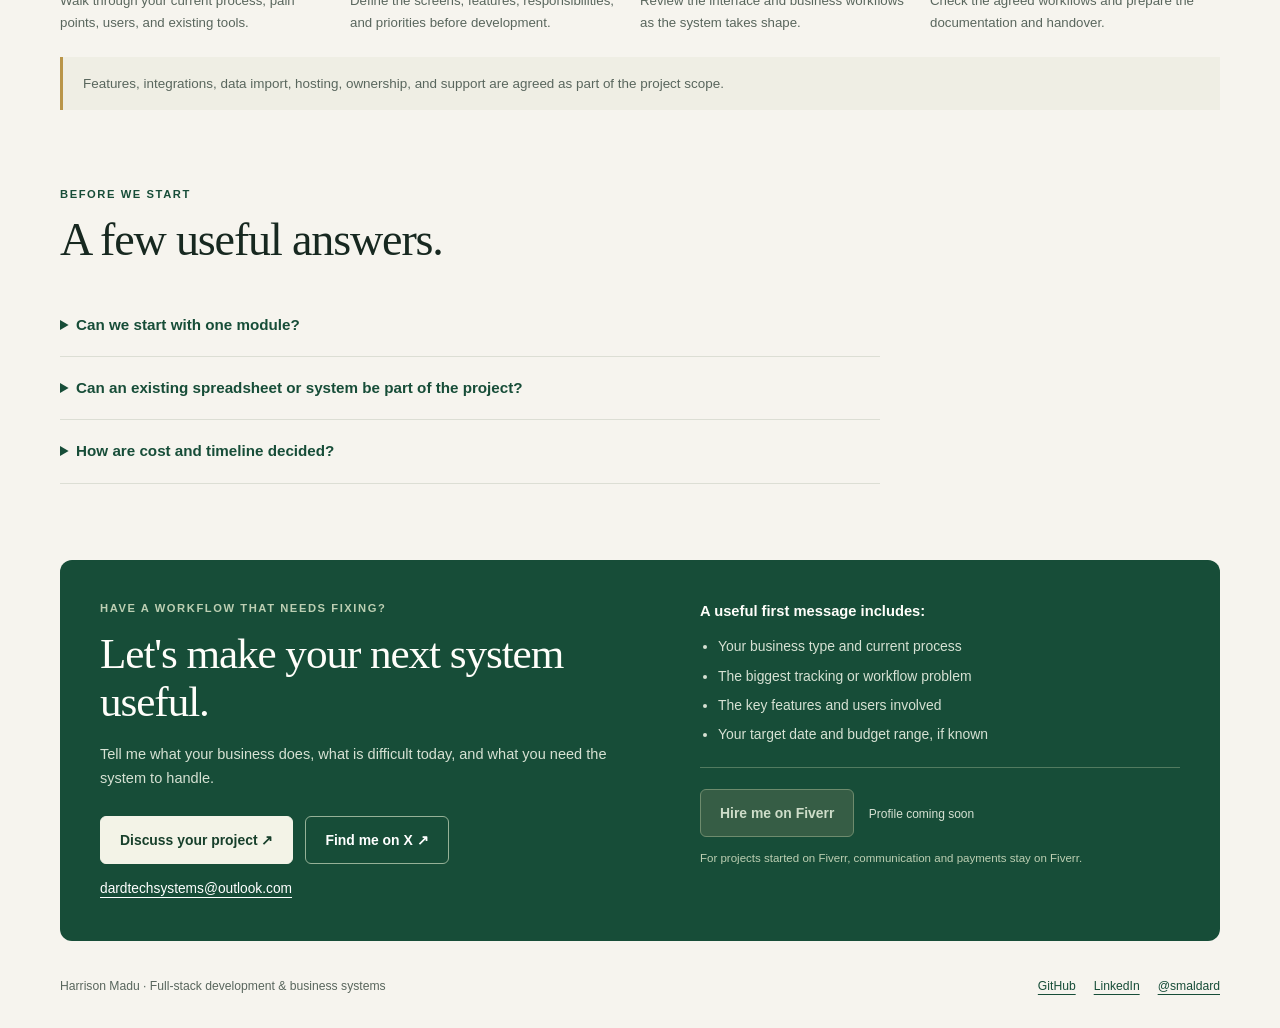
==== commit 65270633: "Update portfolio email and LinkedIn profile" ====
--- a/docs/index.html
+++ b/docs/index.html
@@ -165,10 +165,10 @@
         <h2 id="contact-title">Let's make your next system useful.</h2>
         <p>Tell me what your business does, what is difficult today, and what you need the system to handle.</p>
         <div class="actions">
-          <a class="button" href="mailto:harrysoninno@gmail.com?subject=Custom%20business%20system%20enquiry&amp;body=Business%20type%3A%0AWorkflow%20or%20problem%3A%0AFeatures%20needed%3A%0ATarget%20date%3A%0ABudget%20range%20(optional)%3A">Discuss your project ↗</a>
+          <a class="button" href="mailto:dardtechsystems@outlook.com?subject=Custom%20business%20system%20enquiry&amp;body=Business%20type%3A%0AWorkflow%20or%20problem%3A%0AFeatures%20needed%3A%0ATarget%20date%3A%0ABudget%20range%20(optional)%3A">Discuss your project ↗</a>
           <a class="button secondary" href="https://x.com/smaldard">Find me on X ↗</a>
         </div>
-        <a class="email" href="mailto:harrysoninno@gmail.com">harrysoninno@gmail.com</a>
+        <a class="email" href="mailto:dardtechsystems@outlook.com">dardtechsystems@outlook.com</a>
       </div>
       <div>
         <h4>A useful first message includes:</h4>
@@ -181,6 +181,6 @@
       </div>
     </section>
   </main>
-  <footer class="site-footer wrap"><p>Harrison Madu · Full-stack development &amp; business systems</p><div><a href="https://github.com/HarrisonMadu">GitHub</a><a href="https://linkedin.com/in/harrisonmadu">LinkedIn</a><a href="https://x.com/smaldard">@smaldard</a></div></footer>
+  <footer class="site-footer wrap"><p>Harrison Madu · Full-stack development &amp; business systems</p><div><a href="https://github.com/HarrisonMadu">GitHub</a><a href="https://www.linkedin.com/in/harrison-madu-7555b3349">LinkedIn</a><a href="https://x.com/smaldard">@smaldard</a></div></footer>
 </body>
 </html>
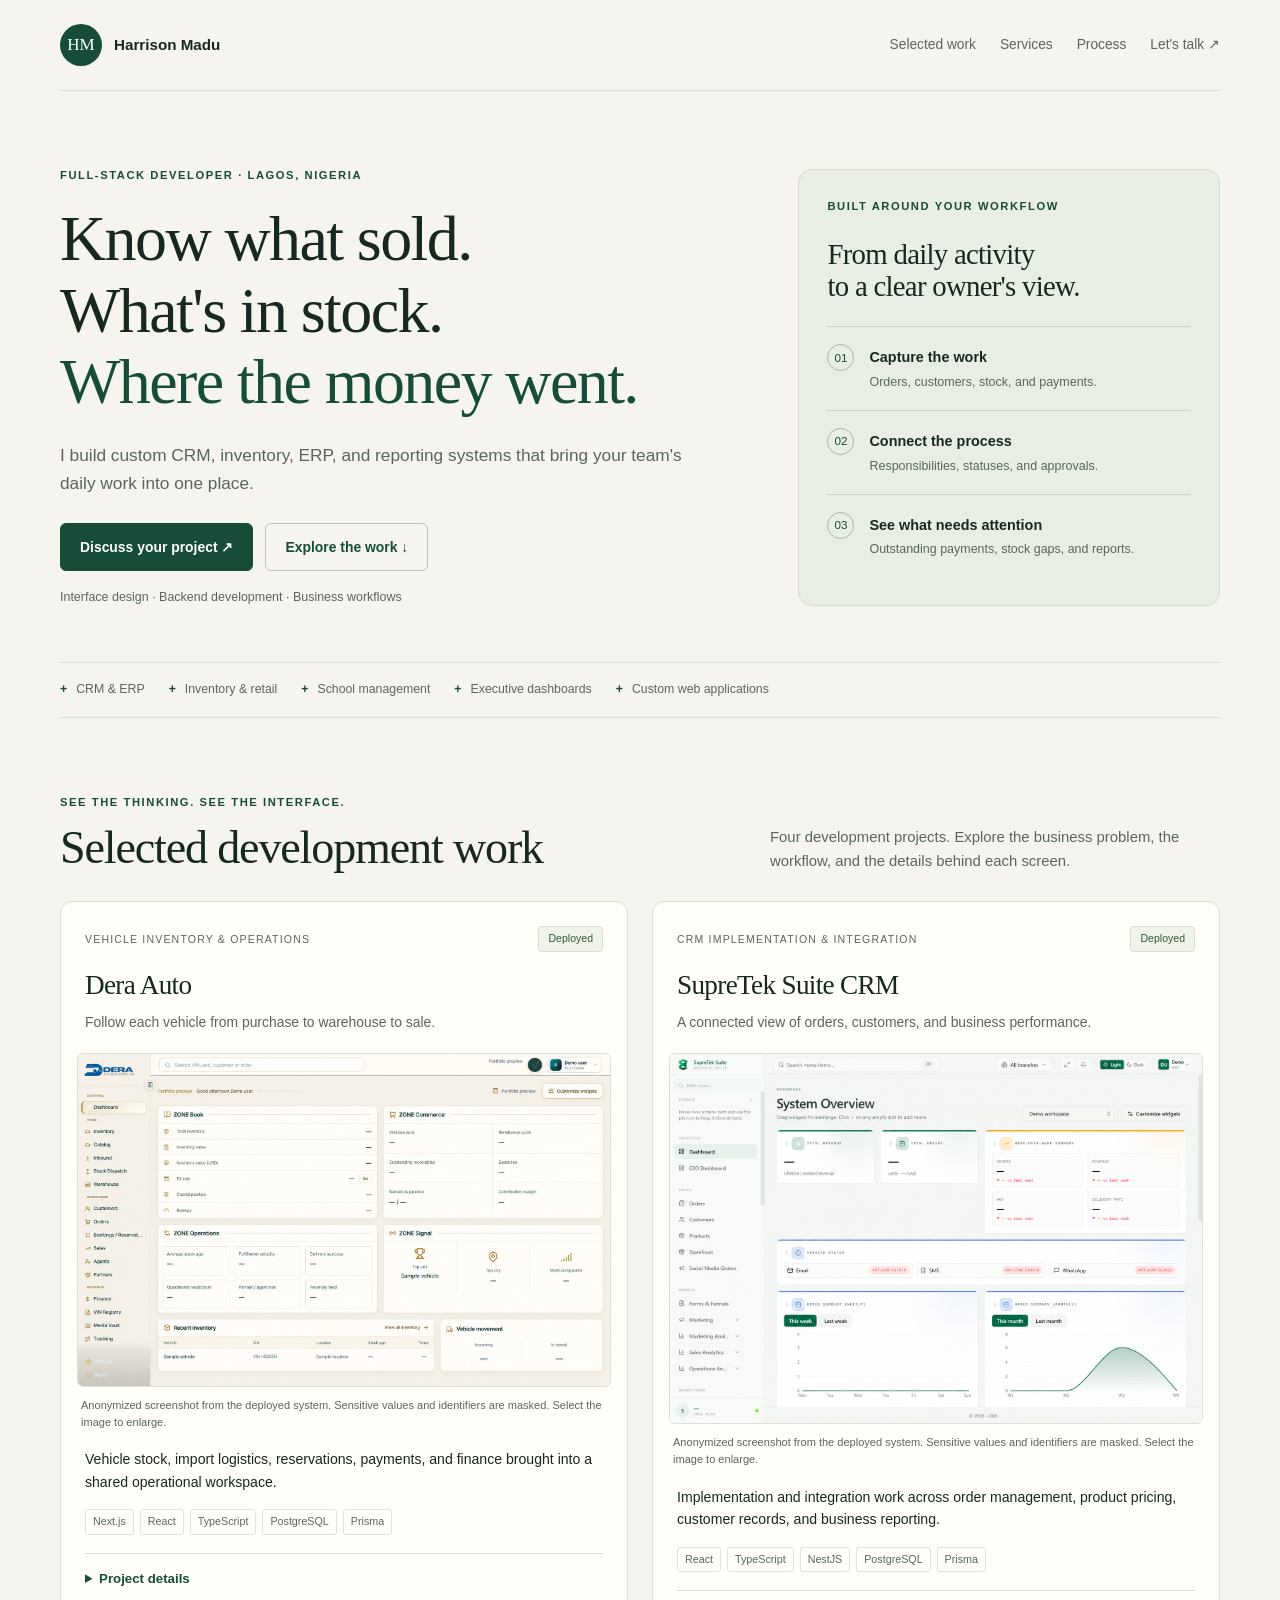
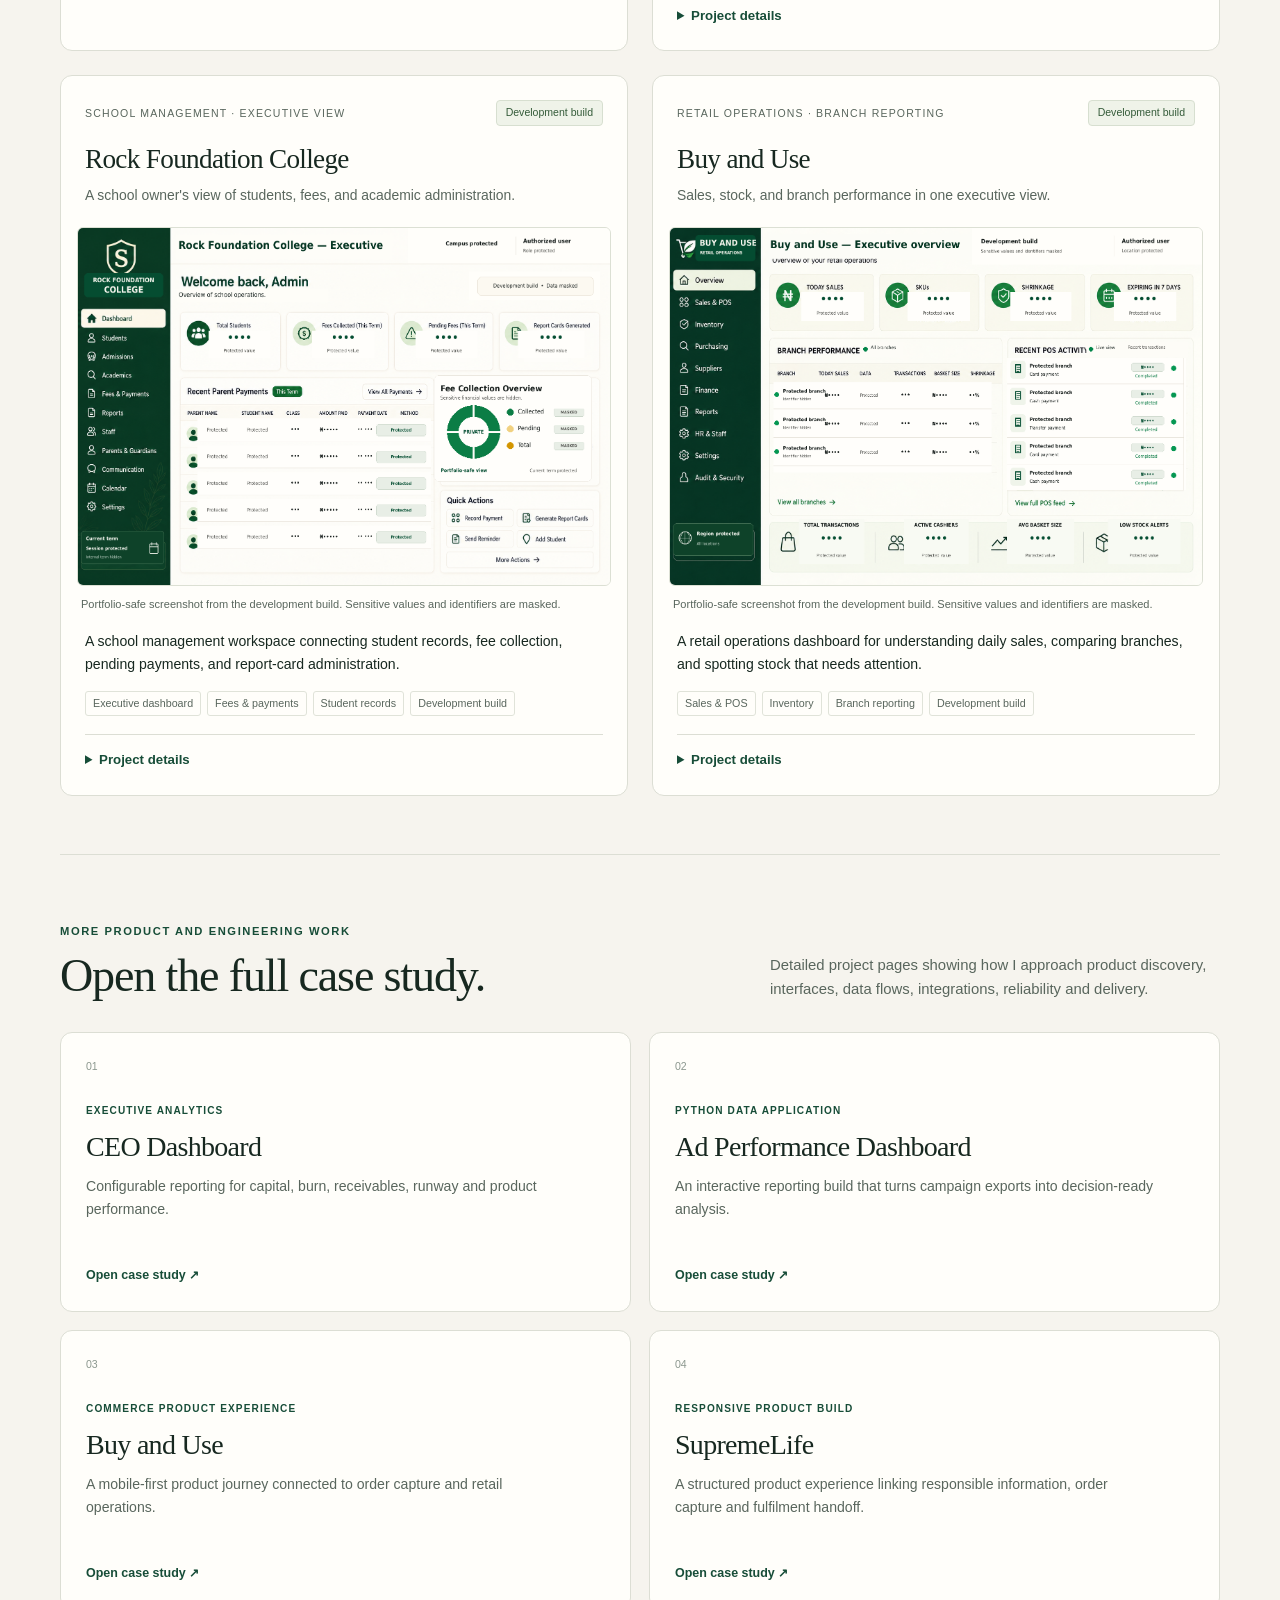
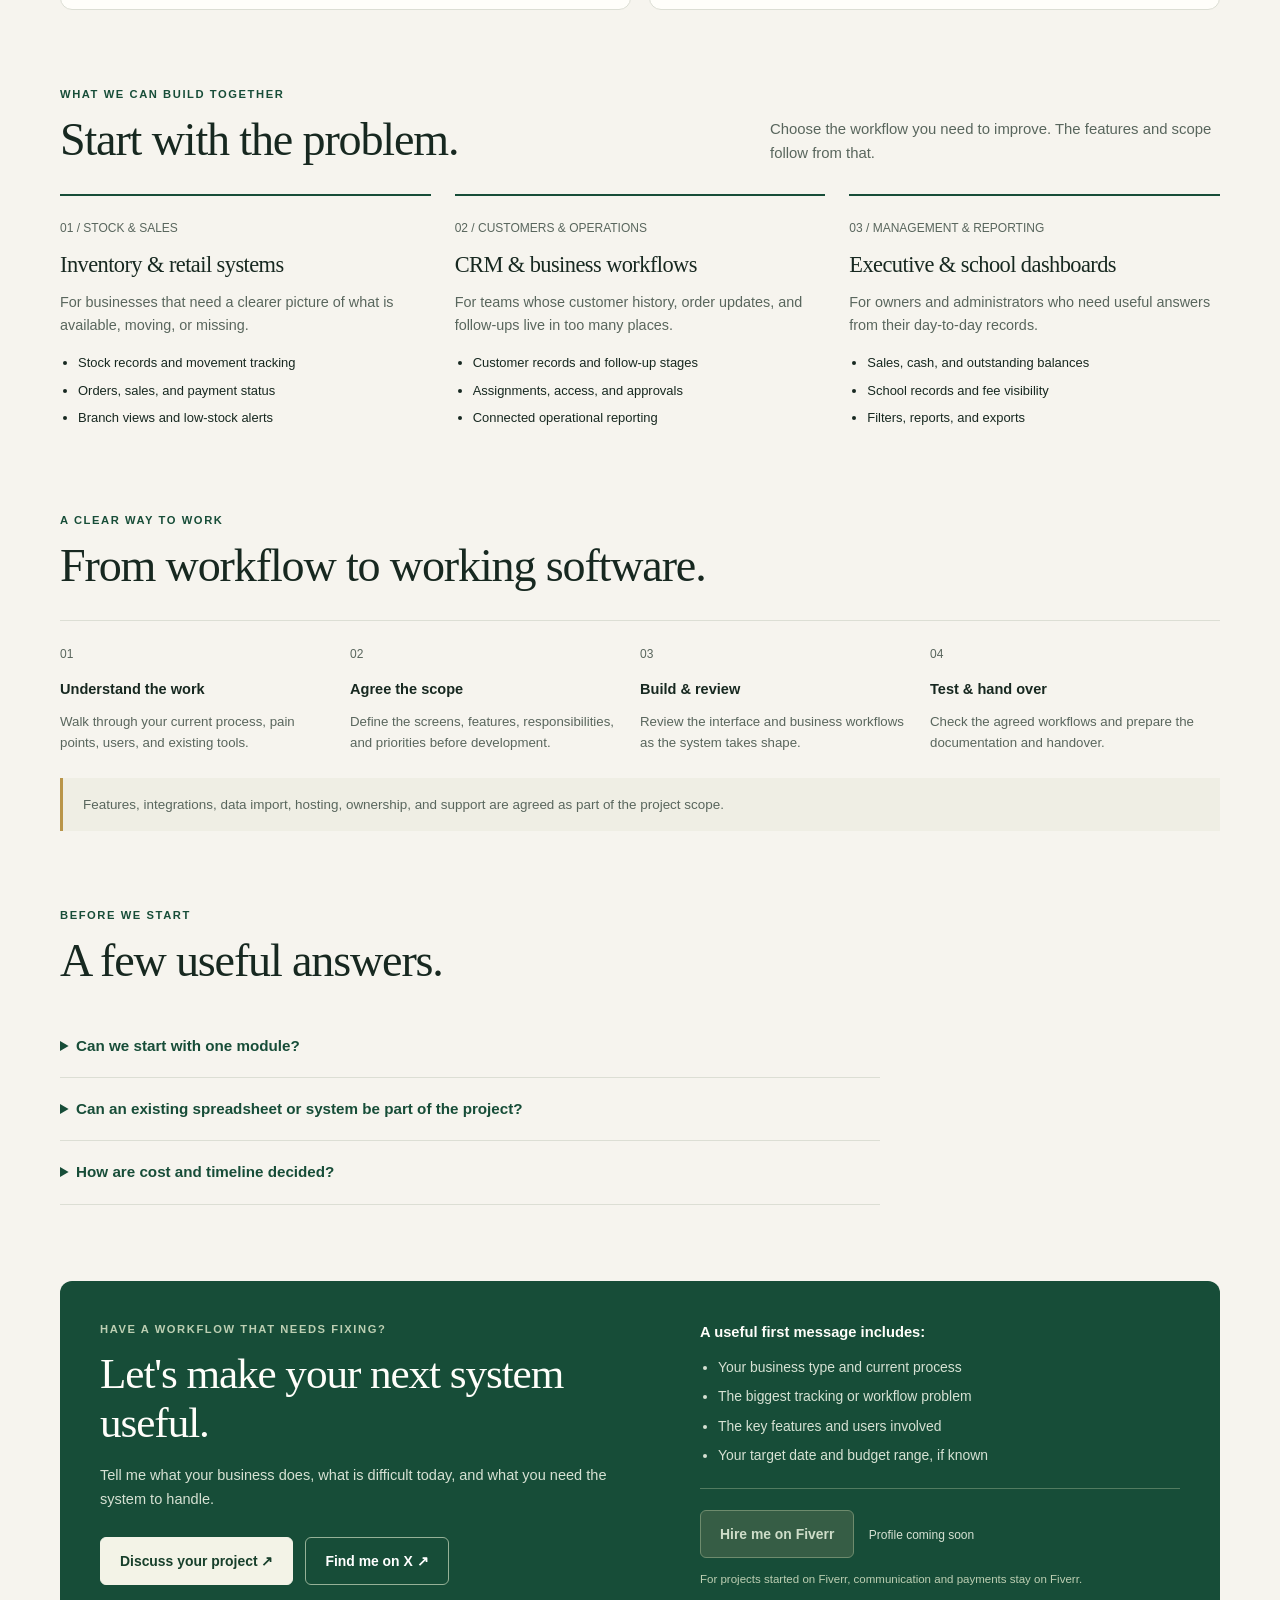
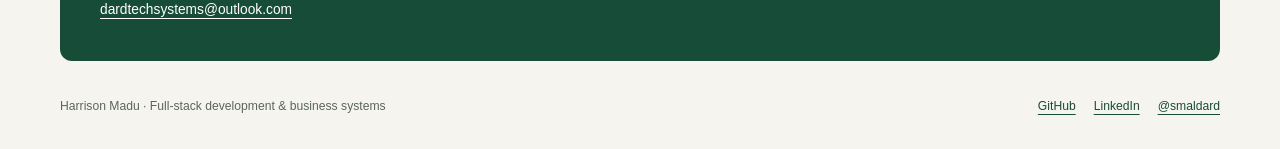
==== commit 1a2ce6c1: "Add internal full-stack project case studies" ====
--- a/docs/index.html
+++ b/docs/index.html
@@ -129,7 +129,34 @@
           </div>
         </article>
       </div>
-      <p class="other-work"><strong>More work:</strong> CEO dashboards · <a href="https://github.com/HarrisonMadu/Portfolio/tree/main/projects/ad-dashboard">Ad performance dashboard ↗</a> · <a href="https://github.com/HarrisonMadu/Portfolio/tree/main/projects/landing-page-ab-test-buyuse">Buy&amp;Use UX study ↗</a> · <a href="https://github.com/HarrisonMadu/Portfolio/tree/main/projects/landing-page-ab-test-supremelife">SupremeLife UX study ↗</a></p>
+<section class="more-work-section" id="more-work" aria-labelledby="more-work-title">
+  <div class="section-head more-work-head">
+    <div><span class="eyebrow">More product and engineering work</span><h2 id="more-work-title">Open the full case study.</h2></div>
+    <p>Detailed project pages showing how I approach product discovery, interfaces, data flows, integrations, reliability and delivery.</p>
+  </div>
+  <div class="more-work-grid">
+    <a class="more-work-card" href="/Portfolio/projects/ceo-dashboard/">
+      <span class="more-work-number">01</span><span class="more-work-type">Executive analytics</span>
+      <h3>CEO Dashboard</h3><p>Configurable reporting for capital, burn, receivables, runway and product performance.</p>
+      <span class="more-work-link">Open case study ↗</span>
+    </a>
+    <a class="more-work-card" href="/Portfolio/projects/ad-performance-dashboard/">
+      <span class="more-work-number">02</span><span class="more-work-type">Python data application</span>
+      <h3>Ad Performance Dashboard</h3><p>An interactive reporting build that turns campaign exports into decision-ready analysis.</p>
+      <span class="more-work-link">Open case study ↗</span>
+    </a>
+    <a class="more-work-card" href="/Portfolio/projects/buy-and-use/">
+      <span class="more-work-number">03</span><span class="more-work-type">Commerce product experience</span>
+      <h3>Buy and Use</h3><p>A mobile-first product journey connected to order capture and retail operations.</p>
+      <span class="more-work-link">Open case study ↗</span>
+    </a>
+    <a class="more-work-card" href="/Portfolio/projects/supremelife/">
+      <span class="more-work-number">04</span><span class="more-work-type">Responsive product build</span>
+      <h3>SupremeLife</h3><p>A structured product experience linking responsible information, order capture and fulfilment handoff.</p>
+      <span class="more-work-link">Open case study ↗</span>
+    </a>
+  </div>
+</section>
     </section>
 
     <section class="section" id="services" aria-labelledby="services-title">
--- a/docs/assets/portfolio.css
+++ b/docs/assets/portfolio.css
@@ -130,3 +130,17 @@
   .coming-soon { display: block; margin: 8px 0 0; }
 }
 @media (prefers-reduced-motion: reduce) { html { scroll-behavior: auto; } }
+
+/* CASE-STUDY-CARDS:START */
+.more-work-section { margin-top: 58px; padding-top: 68px; border-top: 1px solid var(--line); }
+.more-work-head { margin-bottom: 30px; }
+.more-work-grid { display: grid; grid-template-columns: repeat(2, minmax(0, 1fr)); gap: 18px; }
+.more-work-card { min-width: 0; min-height: 280px; padding: 25px; display: flex; flex-direction: column; border: 1px solid var(--line); border-radius: 12px; background: var(--white); color: var(--ink); text-decoration: none; transition: transform .18s ease, border-color .18s ease, box-shadow .18s ease; }
+.more-work-card:hover { transform: translateY(-3px); border-color: #9fb59d; box-shadow: 0 18px 45px rgba(23,77,56,.09); }
+.more-work-number { color: #8b978e; font-size: .66rem; }
+.more-work-type { margin-top: 28px; color: var(--green); font-size: .63rem; font-weight: 700; letter-spacing: .11em; text-transform: uppercase; }
+.more-work-card h3 { margin-top: 12px; font-size: 1.75rem; }
+.more-work-card p { margin-top: 13px; color: var(--muted); font-size: .88rem; max-width: 480px; }
+.more-work-link { margin-top: auto; padding-top: 28px; color: var(--green); font-size: .78rem; font-weight: 700; }
+@media (max-width: 720px) { .more-work-grid { grid-template-columns: 1fr; } .more-work-card { min-height: 245px; } }
+/* CASE-STUDY-CARDS:END */
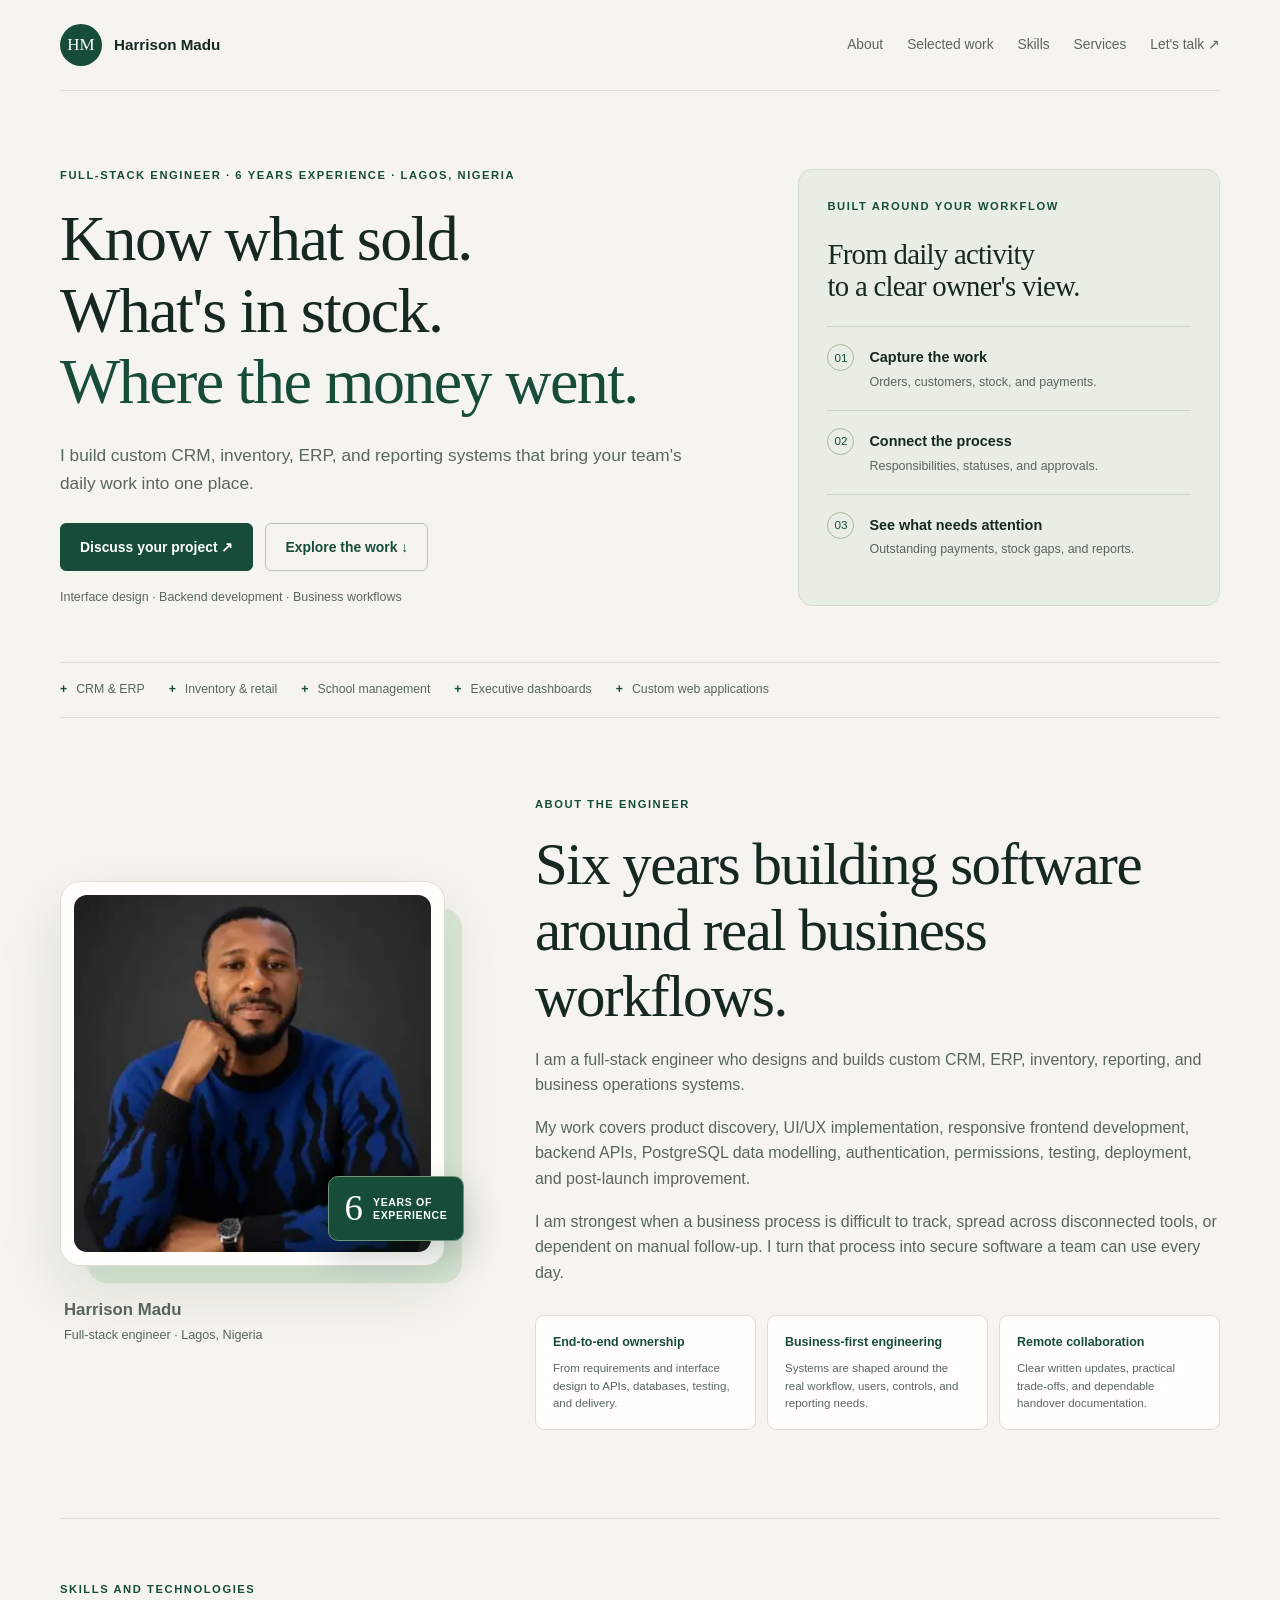
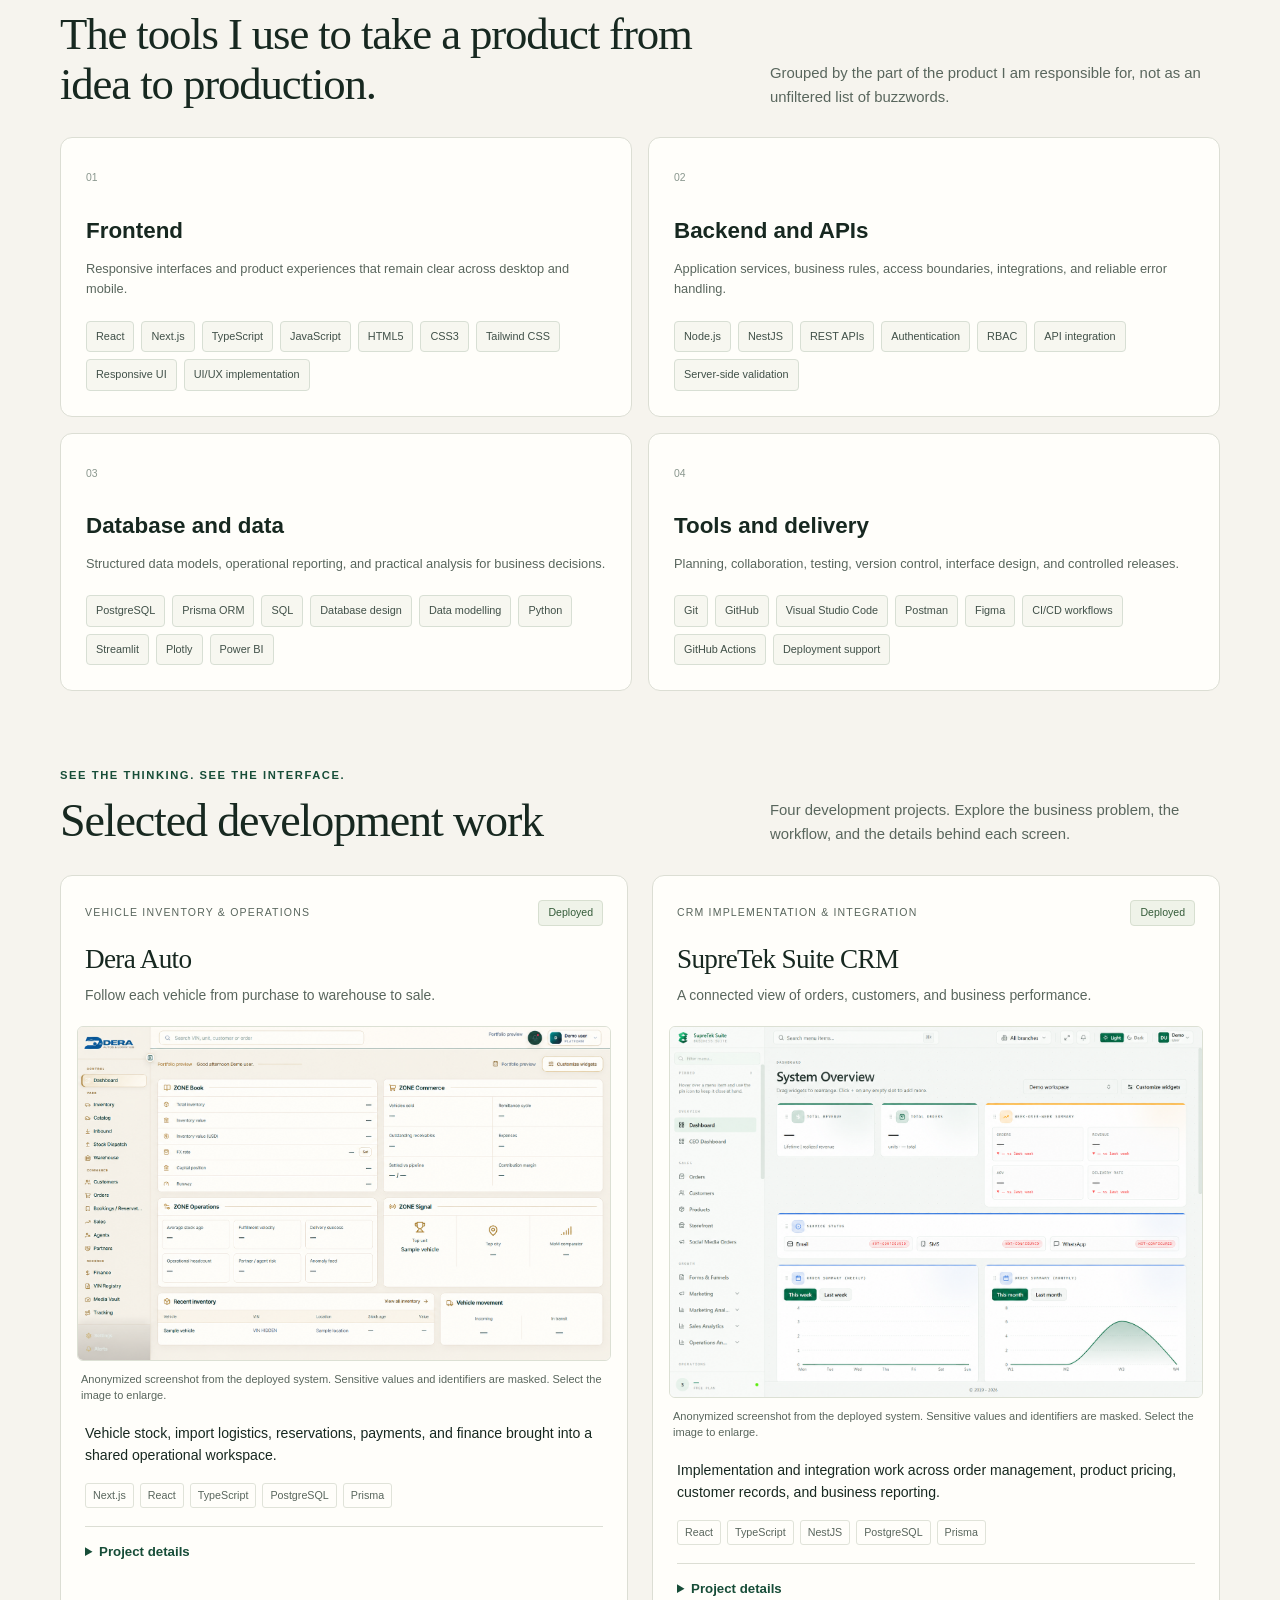
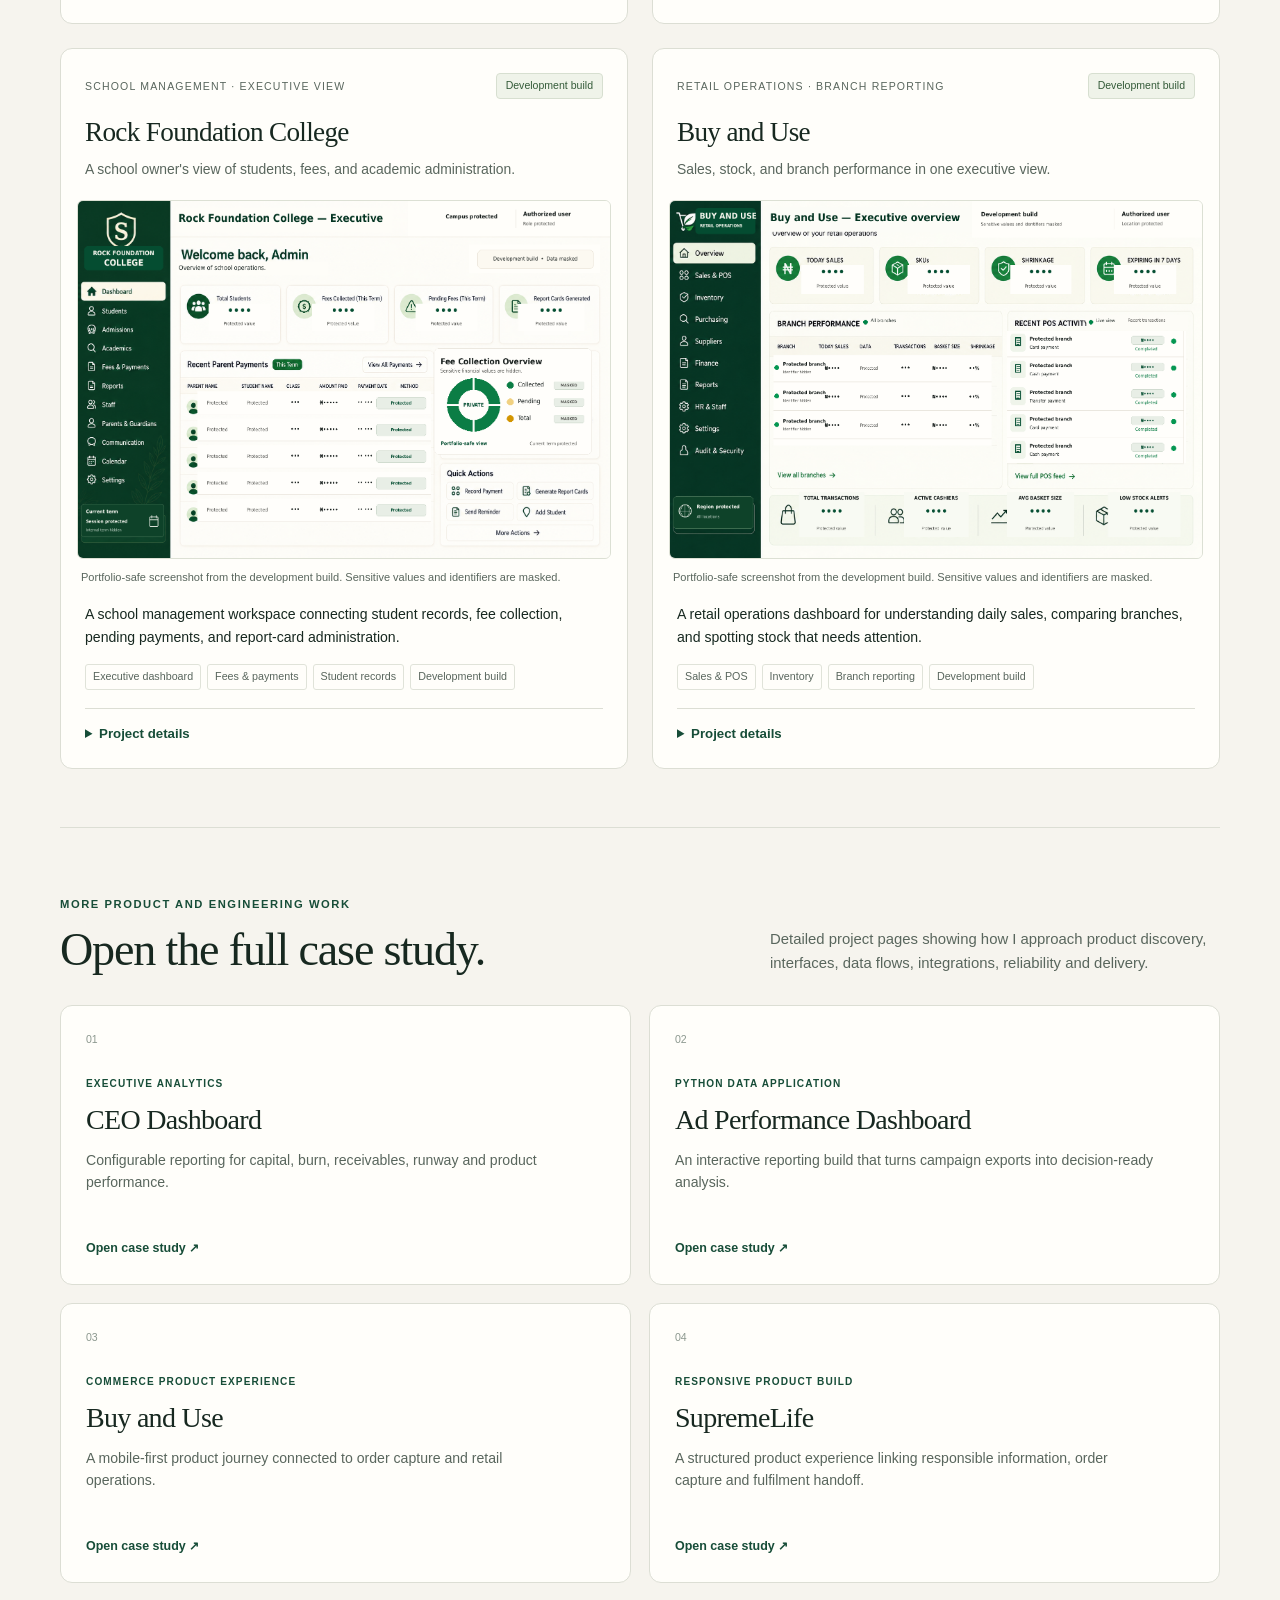
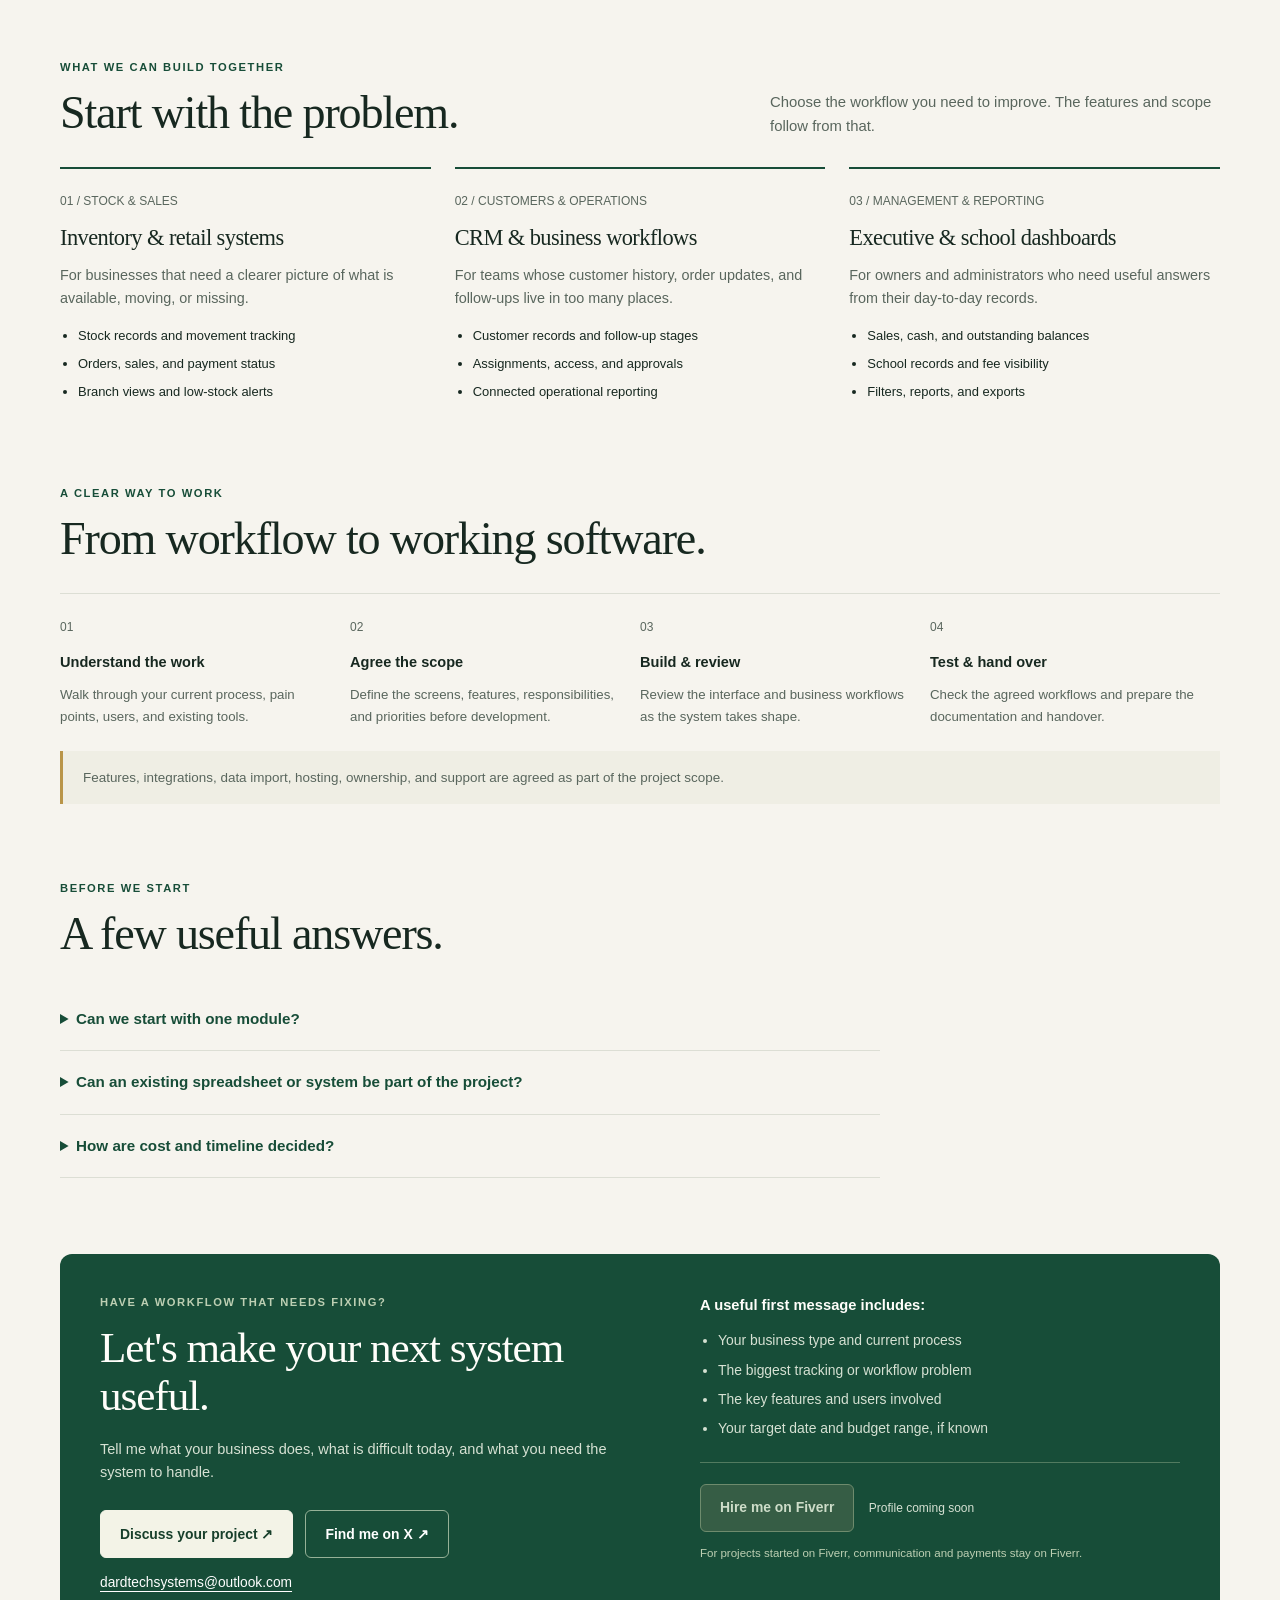
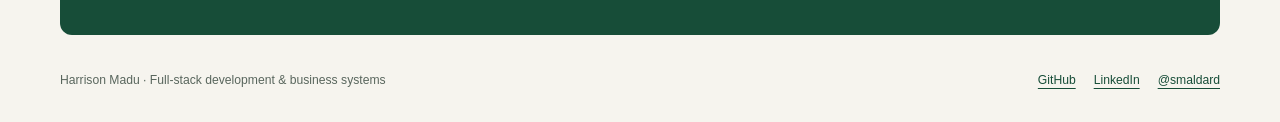
==== commit 2f5364bd: "Add professional profile and technology stack" ====
--- a/docs/index.html
+++ b/docs/index.html
@@ -3,12 +3,12 @@
 <head>
   <meta charset="utf-8" />
   <meta name="viewport" content="width=device-width, initial-scale=1" />
-  <title>Harrison Madu — Custom CRM, inventory &amp; business software</title>
-  <meta name="description" content="Custom CRM, inventory, ERP and executive dashboards by Harrison Madu. Explore Dera Auto, SupreTek Suite CRM, Rock Foundation College and Buy and Use development projects, then discuss your project." />
+  <title>Harrison Madu | Full-Stack Engineer &amp; Business Systems Developer</title>
+  <meta name="description" content="Harrison Madu is a full-stack engineer with 6 years of experience building custom CRM, ERP, inventory, reporting, and business operations systems." />
   <meta name="theme-color" content="#174d38" />
   <meta property="og:type" content="website" />
-  <meta property="og:title" content="Harrison Madu — Business systems built around your workflow" />
-  <meta property="og:description" content="Know what sold, what's in stock, and where the money went. Explore custom CRM, inventory and management-system work." />
+  <meta property="og:title" content="Harrison Madu | Full-Stack Engineer" />
+  <meta property="og:description" content="Six years building CRM, ERP, inventory, reporting, and business operations software from interface to deployment." />
   <meta property="og:url" content="https://harrisonmadu.github.io/Portfolio/" />
   <meta property="og:image" content="https://raw.githubusercontent.com/HarrisonMadu/Portfolio/main/docs/assets/projects/buy-and-use-dashboard.png" />
   <meta property="og:image:alt" content="Buy and Use retail operations dashboard with sensitive values and identifiers masked." />
@@ -22,13 +22,13 @@
   <header class="site-header wrap">
     <a class="brand" href="#main"><span class="monogram" aria-hidden="true">HM</span> Harrison Madu</a>
     <nav aria-label="Main navigation">
-      <a href="#work">Selected work</a><a href="#services">Services</a><a href="#process">Process</a><a href="#contact">Let's talk ↗</a>
-    </nav>
+  <a href="#about">About</a><a href="#work">Selected work</a><a href="#skills">Skills</a><a href="#services">Services</a><a href="#contact">Let's talk ↗</a>
+</nav>
   </header>
   <main class="wrap" id="main">
     <section class="hero" aria-labelledby="hero-title">
       <div>
-        <span class="eyebrow">Full-stack developer · Lagos, Nigeria</span>
+        <span class="eyebrow">Full-stack engineer · 6 years experience · Lagos, Nigeria</span>
         <h1 id="hero-title">Know what sold.<br />What's in stock.<br /><em>Where the money went.</em></h1>
         <p class="hero-copy">I build custom CRM, inventory, ERP, and reporting systems that bring your team's daily work into one place.</p>
         <div class="actions"><a class="button" href="#contact">Discuss your project ↗</a><a class="button secondary" href="#work">Explore the work ↓</a></div>
@@ -45,6 +45,62 @@
       </aside>
     </section>
     <div class="capabilities" aria-label="Areas of work"><span>CRM &amp; ERP</span><span>Inventory &amp; retail</span><span>School management</span><span>Executive dashboards</span><span>Custom web applications</span></div>
+
+<!-- PROFILE-AND-SKILLS:START -->
+<section class="section profile-section" id="about" aria-labelledby="about-title">
+  <div class="profile-grid">
+    <figure class="profile-photo-card">
+      <div class="profile-photo-wrap">
+        <img src="assets/harrison-madu-profile.webp" width="360" height="360" alt="Harrison Madu, full-stack engineer" loading="eager" decoding="async" />
+        <div class="experience-chip" aria-label="Six years of professional experience"><strong>6</strong><span>years of<br />experience</span></div>
+      </div>
+      <figcaption><strong>Harrison Madu</strong><span>Full-stack engineer · Lagos, Nigeria</span></figcaption>
+    </figure>
+
+    <div class="profile-copy">
+      <span class="eyebrow">About the engineer</span>
+      <h2 id="about-title">Six years building software around real business workflows.</h2>
+      <p>I am a full-stack engineer who designs and builds custom CRM, ERP, inventory, reporting, and business operations systems.</p>
+      <p>My work covers product discovery, UI/UX implementation, responsive frontend development, backend APIs, PostgreSQL data modelling, authentication, permissions, testing, deployment, and post-launch improvement.</p>
+      <p>I am strongest when a business process is difficult to track, spread across disconnected tools, or dependent on manual follow-up. I turn that process into secure software a team can use every day.</p>
+      <div class="profile-highlights" aria-label="Professional strengths">
+        <div><strong>End-to-end ownership</strong><span>From requirements and interface design to APIs, databases, testing, and delivery.</span></div>
+        <div><strong>Business-first engineering</strong><span>Systems are shaped around the real workflow, users, controls, and reporting needs.</span></div>
+        <div><strong>Remote collaboration</strong><span>Clear written updates, practical trade-offs, and dependable handover documentation.</span></div>
+      </div>
+    </div>
+  </div>
+
+  <div class="skills-block" id="skills" aria-labelledby="skills-title">
+    <div class="section-head skills-head">
+      <div><span class="eyebrow">Skills and technologies</span><h3 id="skills-title">The tools I use to take a product from idea to production.</h3></div>
+      <p>Grouped by the part of the product I am responsible for, not as an unfiltered list of buzzwords.</p>
+    </div>
+    <div class="skills-grid">
+      <article class="skill-group">
+        <span class="skill-number">01</span><h4>Frontend</h4>
+        <p>Responsive interfaces and product experiences that remain clear across desktop and mobile.</p>
+        <div class="skill-pills"><span>React</span><span>Next.js</span><span>TypeScript</span><span>JavaScript</span><span>HTML5</span><span>CSS3</span><span>Tailwind CSS</span><span>Responsive UI</span><span>UI/UX implementation</span></div>
+      </article>
+      <article class="skill-group">
+        <span class="skill-number">02</span><h4>Backend and APIs</h4>
+        <p>Application services, business rules, access boundaries, integrations, and reliable error handling.</p>
+        <div class="skill-pills"><span>Node.js</span><span>NestJS</span><span>REST APIs</span><span>Authentication</span><span>RBAC</span><span>API integration</span><span>Server-side validation</span></div>
+      </article>
+      <article class="skill-group">
+        <span class="skill-number">03</span><h4>Database and data</h4>
+        <p>Structured data models, operational reporting, and practical analysis for business decisions.</p>
+        <div class="skill-pills"><span>PostgreSQL</span><span>Prisma ORM</span><span>SQL</span><span>Database design</span><span>Data modelling</span><span>Python</span><span>Streamlit</span><span>Plotly</span><span>Power BI</span></div>
+      </article>
+      <article class="skill-group">
+        <span class="skill-number">04</span><h4>Tools and delivery</h4>
+        <p>Planning, collaboration, testing, version control, interface design, and controlled releases.</p>
+        <div class="skill-pills"><span>Git</span><span>GitHub</span><span>Visual Studio Code</span><span>Postman</span><span>Figma</span><span>CI/CD workflows</span><span>GitHub Actions</span><span>Deployment support</span></div>
+      </article>
+    </div>
+  </div>
+</section>
+<!-- PROFILE-AND-SKILLS:END -->
 
     <section class="section" id="work" aria-labelledby="work-title">
       <div class="section-head">
--- a/docs/assets/portfolio.css
+++ b/docs/assets/portfolio.css
@@ -144,3 +144,49 @@
 .more-work-link { margin-top: auto; padding-top: 28px; color: var(--green); font-size: .78rem; font-weight: 700; }
 @media (max-width: 720px) { .more-work-grid { grid-template-columns: 1fr; } .more-work-card { min-height: 245px; } }
 /* CASE-STUDY-CARDS:END */
+
+/* PROFILE-AND-SKILLS:START */
+.profile-section { padding-top: 78px; }
+.profile-grid { display: grid; grid-template-columns: minmax(280px, .72fr) minmax(0, 1.28fr); gap: clamp(40px, 7vw, 92px); align-items: center; }
+.profile-photo-card { margin: 0; }
+.profile-photo-wrap { position: relative; max-width: 440px; padding: 13px; border: 1px solid var(--line); border-radius: 20px; background: var(--white); box-shadow: 0 24px 65px rgba(23, 77, 56, .12); }
+.profile-photo-wrap::before { content: ''; position: absolute; inset: 26px -18px -18px 26px; z-index: -1; border-radius: 20px; background: #dce7d7; }
+.profile-photo-wrap img { display: block; width: 100%; height: auto; aspect-ratio: 1; object-fit: cover; border-radius: 13px; }
+.profile-photo-card figcaption { display: flex; flex-direction: column; gap: 4px; padding-top: 21px; }
+.profile-photo-card figcaption strong { font-size: 1.05rem; }
+.profile-photo-card figcaption span { color: var(--muted); font-size: .79rem; }
+.experience-chip { position: absolute; right: -20px; bottom: 24px; min-width: 132px; padding: 13px 16px; display: flex; align-items: center; gap: 10px; border: 1px solid #6e947c; border-radius: 10px; background: var(--green); color: white; box-shadow: 0 14px 35px rgba(20, 57, 43, .24); }
+.experience-chip strong { font: 2.3rem/1 Georgia, serif; }
+.experience-chip span { font-size: .66rem; font-weight: 700; line-height: 1.2; letter-spacing: .06em; text-transform: uppercase; }
+.profile-copy h2 { margin-top: 13px; max-width: 780px; font-size: clamp(2.35rem, 4.6vw, 4.25rem); }
+.profile-copy > p { max-width: 790px; margin-top: 17px; color: var(--muted); font-size: 1rem; }
+.profile-highlights { display: grid; grid-template-columns: repeat(3, 1fr); gap: 11px; margin-top: 30px; }
+.profile-highlights > div { min-width: 0; padding: 17px; border: 1px solid var(--line); border-radius: 9px; background: var(--white); }
+.profile-highlights strong, .profile-highlights span { display: block; }
+.profile-highlights strong { color: var(--green); font-size: .78rem; }
+.profile-highlights span { margin-top: 7px; color: var(--muted); font-size: .72rem; line-height: 1.5; }
+.skills-block { scroll-margin-top: 22px; margin-top: 88px; padding-top: 62px; border-top: 1px solid var(--line); }
+.skills-head h3 { margin-top: 10px; max-width: 800px; font-size: clamp(2rem, 3.5vw, 3.2rem); }
+.skills-grid { display: grid; grid-template-columns: repeat(2, minmax(0, 1fr)); gap: 16px; }
+.skill-group { min-width: 0; padding: 25px; border: 1px solid var(--line); border-radius: 12px; background: var(--white); }
+.skill-number { color: #8a978e; font-size: .65rem; }
+.skill-group h4 { margin-top: 24px; font-size: 1.4rem; }
+.skill-group > p { margin-top: 10px; color: var(--muted); font-size: .8rem; max-width: 530px; }
+.skill-pills { display: flex; flex-wrap: wrap; gap: 7px; margin-top: 21px; }
+.skill-pills span { padding: 6px 9px; border: 1px solid #d8dfd4; border-radius: 4px; background: #f7f7f0; color: #405048; font-size: .68rem; }
+#about, #skills { scroll-margin-top: 24px; }
+@media (max-width: 980px) {
+  .profile-grid { grid-template-columns: minmax(240px, .65fr) 1.35fr; gap: 40px; }
+  .profile-highlights { grid-template-columns: 1fr; }
+}
+@media (max-width: 760px) {
+  .profile-section { padding-top: 56px; }
+  .profile-grid { grid-template-columns: 1fr; }
+  .profile-photo-card { max-width: 390px; }
+  .profile-photo-wrap::before { inset: 20px -10px -10px 20px; }
+  .experience-chip { right: -7px; bottom: 18px; }
+  .profile-copy h2 { font-size: clamp(2.25rem, 11vw, 3.35rem); }
+  .skills-block { margin-top: 64px; padding-top: 48px; }
+  .skills-grid { grid-template-columns: 1fr; }
+}
+/* PROFILE-AND-SKILLS:END */
